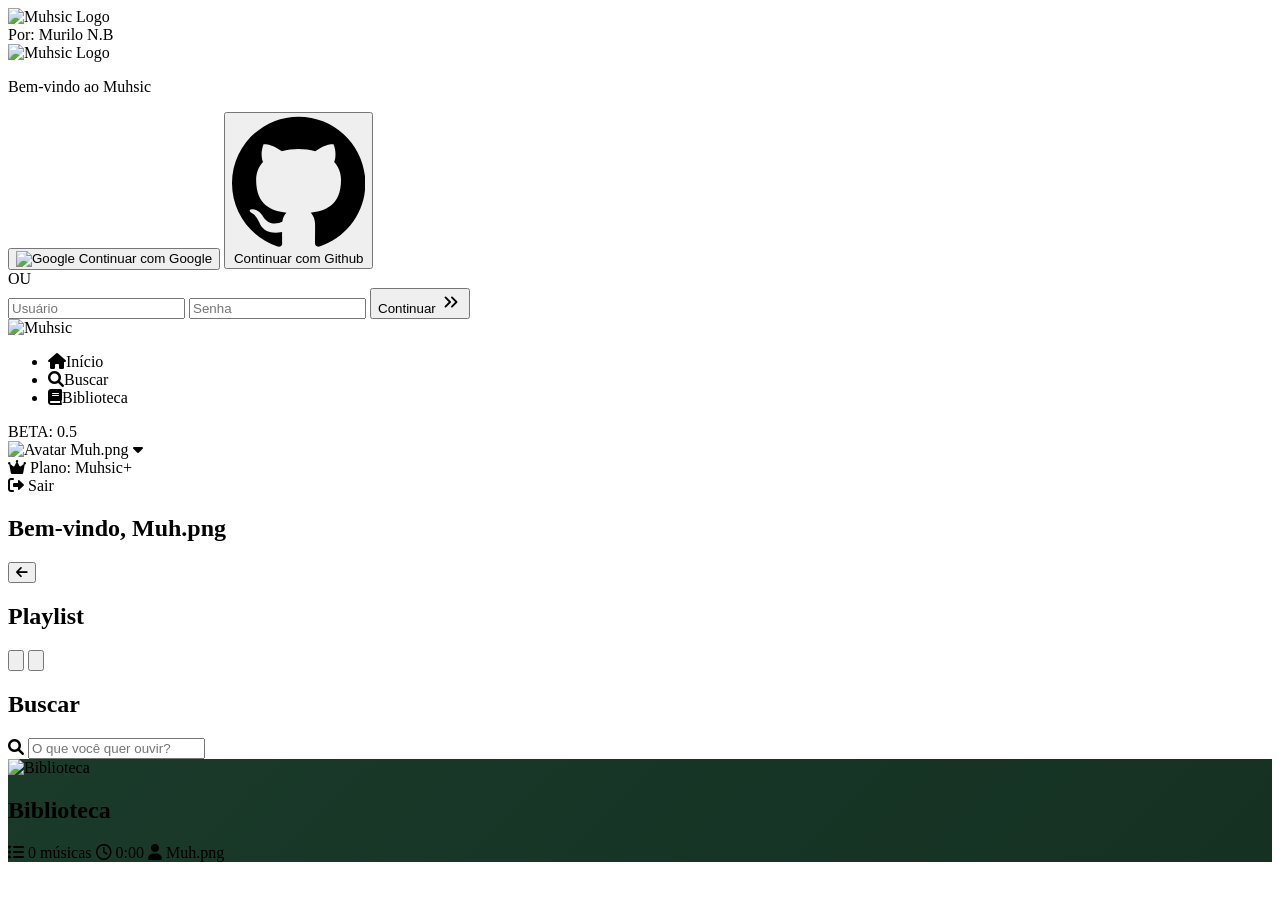
==== index.html @ d6e6ded0 "Cria documentos HTML + CSS + JS" ====
<!DOCTYPE html>
<html lang="pt-BR">
<head>
    <meta charset="UTF-8">
    <meta name="viewport" content="width=device-width, initial-scale=1.0">
    <title>Muhsic - Player de Música</title>

    <!-- Ícones e Fontes -->
    <link rel="stylesheet" href="https://cdnjs.cloudflare.com/ajax/libs/font-awesome/6.0.0-beta3/css/all.min.css">
    <link href="https://fonts.googleapis.com/css2?family=Roboto:wght@300;400;500;700&display=swap" rel="stylesheet">

    <!-- CSS do App -->
    <link rel="stylesheet" href="css/style.css">
</head>
<body>

    <!-- ANIMAÇÃO DE LOGIN -->
    <div class="login-animation-overlay" id="loginAnimation">
        <img src="https://res.cloudinary.com/oizv8icb/image/upload/v1786684408/MFADE.png" alt="Muhsic Logo">
    </div>

    <!-- LOGIN SCREEN -->
    <div class="login-screen" id="loginScreen">
        <div class="form">
            <div class="author-credit">Por: Murilo N.B</div>
            <div class="logo-login">
                <img src="https://res.cloudinary.com/oizv8icb/image/upload/v1786581131/Muhsic.png" alt="Muhsic Logo">
            </div>
            <p>Bem-vindo ao Muhsic</p>

            <button type="button" class="oauthButton">
                <img src="https://res.cloudinary.com/oizv8icb/image/upload/v1787352466/google.png" alt="Google" class="google-icon">
                Continuar com Google
            </button>

            <button type="button" class="oauthButton">
                <svg class="icon" viewBox="0 0 24 24"><path d="M12 .297c-6.63 0-12 5.373-12 12 0 5.303 3.438 9.8 8.205 11.385.6.113.82-.258.82-.577 0-.285-.01-1.04-.015-2.04-3.338.724-4.042-1.61-4.042-1.61C4.422 18.07 3.633 17.7 3.633 17.7c-1.087-.744.084-.729.084-.729 1.205.084 1.838 1.236 1.838 1.236 1.07 1.835 2.809 1.305 3.495.998.108-.776.417-1.305.76-1.605-2.665-.3-5.466-1.332-5.466-5.93 0-1.31.465-2.38 1.235-3.22-.135-.303-.54-1.523.105-3.176 0 0 1.005-.322 3.3 1.23.96-.267 1.98-.399 3-.405 1.02.006 2.04.138 3 .405 2.28-1.552 3.285-1.23 3.285-1.23.645 1.653.24 2.873.12 3.176.765.84 1.23 1.91 1.23 3.22 0 4.61-2.805 5.625-5.475 5.92.42.36.81 1.096.81 2.22 0 1.606-.015 2.896-.015 3.286 0 .315.21.69.825.57C20.565 22.092 24 17.592 24 12.297c0-6.627-5.373-12-12-12"/></svg>
                Continuar com Github
            </button>

            <div class="separator"><div></div><span>OU</span><div></div></div>

            <input type="text" placeholder="Usuário" id="loginUser">
            <input type="password" placeholder="Senha" id="loginPassword">

            <button type="button" class="login-btn" id="loginButton">
                Continuar
                <svg xmlns="http://www.w3.org/2000/svg" width="22" height="22" viewBox="0 0 24 24" fill="none" stroke="currentColor" stroke-width="2" stroke-linecap="round" stroke-linejoin="round"><path d="m6 17 5-5-5-5"/><path d="m13 17 5-5-5-5"/></svg>
            </button>

            <div class="login-error" id="loginError"></div>
        </div>
    </div>

    <!-- APP -->
    <div class="app" id="app">
        <aside class="sidebar">
            <div class="logo">
                <img src="https://res.cloudinary.com/oizv8icb/image/upload/v1786581131/Muhsic.png" alt="Muhsic">
            </div>
            <ul class="nav-menu">
                <li class="active" data-page="home"><i class="fas fa-home"></i><span>Início</span></li>
                <li data-page="search"><i class="fas fa-search"></i><span>Buscar</span></li>
                <li data-page="library"><i class="fas fa-book"></i><span>Biblioteca</span></li>
            </ul>
            <div id="sidebarPlaylistsContainer"></div>
        </aside>

        <main class="main">
            <header class="main-header">
                <span class="version-badge" id="versionBadgeHeader">BETA: 0.5</span>
                <div class="user-profile" id="userProfile">
                    <img src="https://res.cloudinary.com/oizv8icb/image/upload/v1786594773/178054037.jpg" alt="Avatar" class="avatar-img">
                    <span id="userName">Muh.png</span>
                    <i class="fas fa-caret-down"></i>
                    <div class="dropdown-menu" id="dropdownMenu">
                        <div class="dropdown-item plan-info"><i class="fas fa-crown"></i> Plano: Muhsic+</div>
                        <div class="dropdown-item logout-btn" id="logoutBtn"><i class="fas fa-sign-out-alt"></i> Sair</div>
                    </div>
                </div>
            </header>

            <section class="page active" id="page-home">
                <h2>Bem-vindo, <span id="greetingUser">Muh.png</span></h2>
                <div id="homePlaylistsContainer"></div>
            </section>

            <section class="playlist-detail" id="playlistDetail">
                <button class="back-btn" id="backToHome"><i class="fas fa-arrow-left"></i></button>
                <div class="playlist-header" id="detailHeader">
                    <div class="big-cover" id="detailCover"></div>
                    <div class="playlist-info">
                        <h2 id="detailTitle">Playlist</h2>
                        <div class="playlist-meta" id="detailMeta"></div>
                        <div class="playlist-actions" id="detailActions">
                            <button class="like-btn" title="Curtir">
                                <svg viewBox="0 0 24 24" stroke="currentColor" fill="none" stroke-width="2">
                                    <path d="M12 21.35l-1.45-1.32C5.4 15.36 2 12.28 2 8.5 2 5.42 4.42 3 7.5 3c1.74 0 3.41.81 4.5 2.09C13.09 3.81 14.76 3 16.5 3 19.58 3 22 5.42 22 8.5c0 3.78-3.4 6.86-8.55 11.54L12 21.35z"/>
                                </svg>
                            </button>
                            <button class="save-btn" title="Salvar">
                                <svg viewBox="0 0 24 24" stroke="currentColor" fill="none" stroke-width="2">
                                    <circle cx="12" cy="12" r="10"/>
                                    <line x1="12" y1="8" x2="12" y2="16"/>
                                    <line x1="8" y1="12" x2="16" y2="12"/>
                                </svg>
                            </button>
                        </div>
                    </div>
                </div>
                <div class="track-list" id="trackList"></div>
            </section>

            <section class="page" id="page-search">
                <h2>Buscar</h2>
                <div class="search-bar">
                    <i class="fas fa-search"></i>
                    <input type="text" placeholder="O que você quer ouvir?" id="searchInput">
                </div>
                <div id="searchResults" class="track-list"></div>
            </section>

            <!-- BIBLIOTECA -->
            <section class="page" id="page-library">
                <div class="playlist-detail active" style="display:block;">
                    <div class="playlist-header" style="background:linear-gradient(135deg, #1a3a2a, #0f281a); background-size:200% 200%; animation:gradientMove 8s ease-in-out infinite;">
                        <div class="big-cover single-cover">
                            <img src="https://res.cloudinary.com/oizv8icb/image/upload/v1786813773/MGIF.gif" alt="Biblioteca">
                        </div>
                        <div class="playlist-info">
                            <h2>Biblioteca</h2>
                            <div class="playlist-meta">
                                <span class="meta-item"><i class="fas fa-list-ul"></i> <span id="libraryCount">0</span> músicas</span>
                                <span class="meta-item"><i class="far fa-clock"></i> <span id="libraryDuration">0:00</span></span>
                                <span class="meta-item"><i class="fas fa-user"></i> <span id="libraryUser">Muh.png</span></span>
                            </div>
                        </div>
                    </div>
                    <div class="track-list" id="libraryList"></div>
                </div>
            </section>
        </main>
    </div>

    <!-- PLAYER -->
    <footer class="player" id="playerFooter" style="display:none;">
        <div class="now-playing" id="nowPlayingClick">
            <div class="np-img" id="npImg"><span>🎵</span></div>
            <div class="np-info">
                <div class="np-title" id="npTitle">Nenhuma música</div>
                <div class="np-artist" id="npArtist">-</div>
            </div>
            <div class="np-like" id="npLike"><i class="fas fa-heart"></i></div>
        </div>

        <div class="controls">
            <div class="buttons">
                <button id="shuffleBtn" title="Aleatório"><i class="fas fa-random"></i></button>
                <button id="prevBtn" title="Anterior"><i class="fas fa-step-backward"></i></button>
                <button class="play-btn" id="playBtn"><i class="fas fa-play"></i></button>
                <button id="nextBtn" title="Próxima"><i class="fas fa-step-forward"></i></button>
                <button id="resetBtn" title="Resetar música"><i class="fas fa-undo-alt"></i></button>
            </div>
            <div class="progress-area">
                <span class="time" id="currentTime">0:00</span>
                <div class="progress-bar" id="progressBar">
                    <div class="progress-fill" id="progressFill"></div>
                </div>
                <span class="time" id="totalTime">0:00</span>
            </div>
        </div>

        <div class="volume">
            <i class="fas fa-volume-up" id="volumeIcon"></i>
            <div class="volume-bar" id="volumeBar">
                <div class="volume-fill" id="volumeFill"></div>
            </div>
            <div class="audio-visualizer" id="audioVisualizer">
                <div class="bar"></div><div class="bar"></div><div class="bar"></div>
                <div class="bar"></div><div class="bar"></div><div class="bar"></div>
                <div class="bar"></div><div class="bar"></div><div class="bar"></div>
                <div class="bar"></div>
            </div>
        </div>
    </footer>

    <audio id="audioPlayer" style="display:none;"></audio>

    <!-- SCRIPTS -->
    <script src="js/musics.js"></script>
    <script src="js/login.js"></script>
    <script src="js/script.js"></script>
</body>
</html>
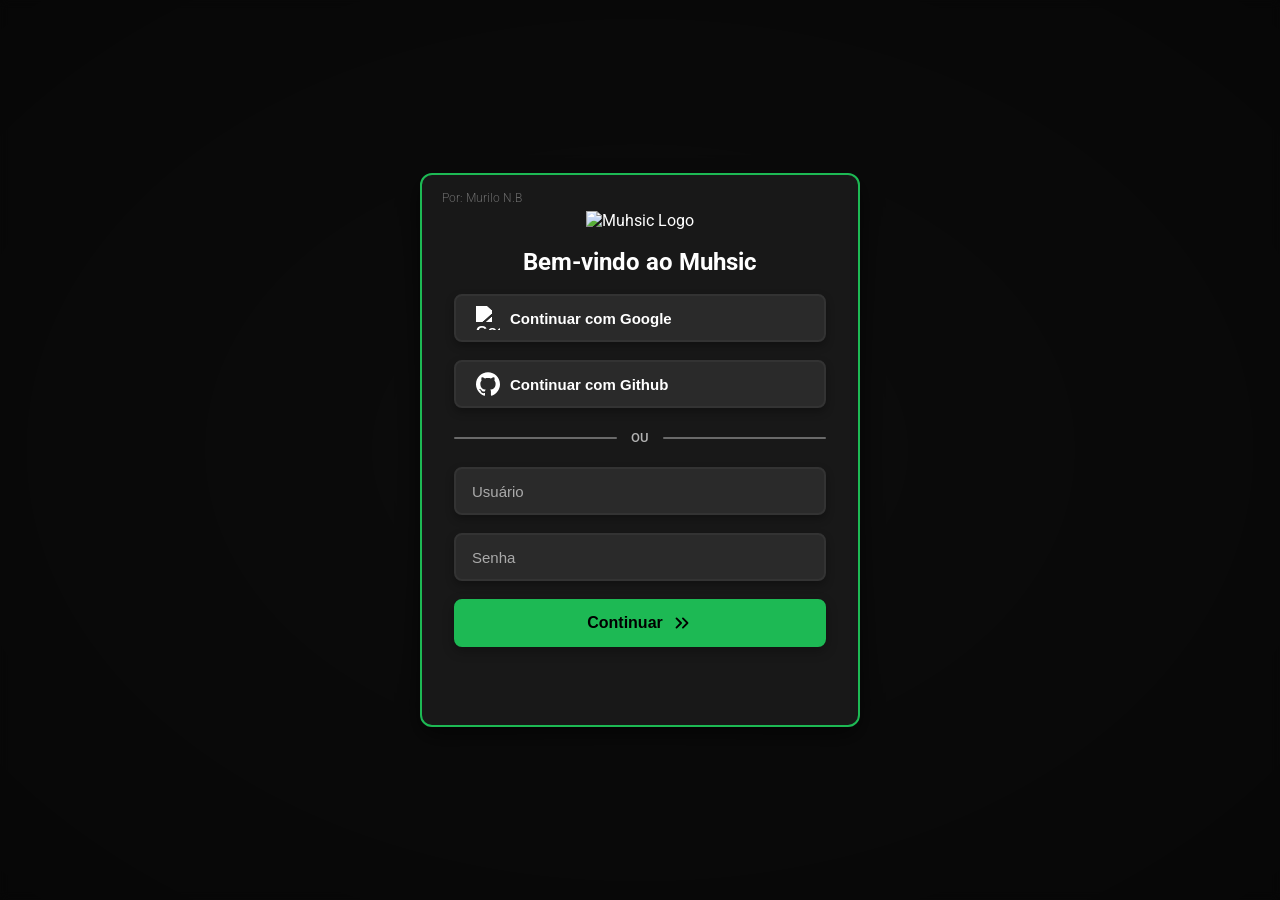
==== commit c43dd877: "Atualizando..." ====
--- a/index.html
+++ b/index.html
@@ -10,7 +10,7 @@
     <link href="https://fonts.googleapis.com/css2?family=Roboto:wght@300;400;500;700&display=swap" rel="stylesheet">
 
     <!-- CSS do App -->
-    <link rel="stylesheet" href="css/style.css">
+    <link rel="stylesheet" href="CSS/style.css">
 </head>
 <body>
 
--- a/CSS/style.css
+++ b/CSS/style.css
@@ -0,0 +1,584 @@
+/* ===== RESET E VARIÁVEIS ===== */
+* { margin:0; padding:0; box-sizing:border-box; }
+:root {
+    --bg-dark: #121212; --bg-sidebar: #000; --bg-main: #1a1a1a;
+    --bg-card: #181818; --bg-card-hover: #282828; --bg-footer: #181818;
+    --text-primary: #fff; --text-secondary: #b3b3b3; --text-muted: #6a6a6a;
+    --green-spotify: #1db954; --green-hover: #1ed760; --gold: #FFD700;
+    --border-color: #282828; --shadow: 0 8px 24px rgba(0,0,0,0.5);
+    --radius: 8px; --transition: 0.2s ease; --font: 'Roboto', sans-serif;
+    --track-even: rgba(255,255,255,0.03);
+    --track-odd: rgba(255,255,255,0.08);
+}
+html { height:100%; }
+body { font-family:var(--font); background:var(--bg-dark); color:var(--text-primary); min-height:100vh; overflow:hidden; display:flex; flex-direction:column; }
+::-webkit-scrollbar { width:8px; }
+::-webkit-scrollbar-track { background:transparent; }
+::-webkit-scrollbar-thumb { background:#555; border-radius:4px; }
+::-webkit-scrollbar-thumb:hover { background:#777; }
+
+/* ===== VERSÃO ===== */
+.version-badge {
+    color:var(--green-spotify);
+    font-size:11px; font-weight:500;
+    background:rgba(0,0,0,0.5); padding:3px 10px; border-radius:10px;
+    border:1px solid var(--green-spotify);
+    user-select:none;
+    margin-right:12px;
+}
+
+/* ===== LOGIN ===== */
+.login-screen {
+    position:fixed; inset:0; background:radial-gradient(ellipse at center, rgba(0,0,0,0.3) 0%, rgba(0,0,0,0.6) 100%);
+    display:flex; align-items:center; justify-content:center; z-index:1000;
+    padding:20px; backdrop-filter:blur(4px);
+    transition: opacity 0.5s ease, transform 0.5s ease;
+    overflow-y:auto;
+}
+.login-screen.hidden { opacity:0; transform:scale(1.1); pointer-events:none; }
+.form {
+    background:#181818; padding:36px 32px; display:flex; flex-direction:column;
+    align-items:center; gap:18px; border-radius:12px; border:2px solid var(--green-spotify);
+    box-shadow:0 8px 24px rgba(0,0,0,0.6); width:100%; max-width:440px; position:relative;
+}
+.form .logo-login img { height:60px; width:auto; }
+.form > p { font-size:24px; font-weight:700; text-align:center; }
+.author-credit { position:absolute; top:16px; left:20px; font-size:12px; color:var(--text-muted); font-weight:300; }
+.separator { width:100%; display:flex; align-items:center; gap:8px; margin:4px 0; }
+.separator > div { flex:1; height:2px; border-radius:2px; background:var(--text-muted); }
+.separator > span { color:var(--text-secondary); font-weight:500; font-size:13px; padding:0 6px; }
+.oauthButton {
+    display:flex; align-items:center; gap:10px; width:100%; height:48px; border-radius:8px;
+    border:2px solid #333; background:#2a2a2a; box-shadow:0 4px 8px rgba(0,0,0,0.3);
+    font-size:15px; font-weight:600; color:var(--text-primary); cursor:pointer;
+    transition:all 250ms; position:relative; overflow:hidden; z-index:1;
+    justify-content:flex-start; padding-left:20px;
+}
+.oauthButton::before { content:""; position:absolute; inset:0; width:0; background:var(--green-spotify); z-index:-1; transition:all 250ms; }
+.oauthButton:hover { color:#000; border-color:var(--green-spotify); transform:translateY(-2px); }
+.oauthButton:hover::before { width:100%; }
+.oauthButton .google-icon {
+    width:1.5rem; height:1.5rem;
+    filter: brightness(0) invert(1);
+    transition:filter 250ms;
+}
+.oauthButton:hover .google-icon {
+    filter: brightness(0) invert(0);
+}
+.oauthButton .icon { width:1.5rem; height:1.5rem; fill:currentColor; }
+.form > input {
+    width:100%; height:48px; border-radius:8px; border:2px solid #333;
+    background:#2a2a2a; box-shadow:0 4px 8px rgba(0,0,0,0.3); font-size:15px;
+    font-weight:500; color:var(--text-primary); padding:0 16px; outline:none;
+    transition:border 0.2s;
+}
+.form > input:focus { border-color:var(--green-spotify); }
+.form > input::placeholder { color:#aaa; font-weight:400; }
+.form .login-btn {
+    width:100%; height:48px; border-radius:8px; border:2px solid var(--green-spotify);
+    background:var(--green-spotify); color:#000; font-size:16px; font-weight:700;
+    cursor:pointer; transition:all 0.2s; display:flex; align-items:center;
+    justify-content:center; gap:8px; box-shadow:0 4px 12px rgba(0,0,0,0.3);
+}
+.form .login-btn:hover { background:var(--green-hover); transform:scale(1.02); box-shadow:0 6px 20px rgba(29,185,84,0.4); }
+.form .login-btn:active { transform:scale(0.98); }
+.form .login-error { color:#ff6b6b; font-size:14px; min-height:24px; text-align:center; width:100%; }
+
+/* ===== ANIMAÇÃO DA LOGO ===== */
+.login-animation-overlay {
+    position:fixed; inset:0; z-index:2000;
+    background:rgba(0,0,0,0.9);
+    display:none;
+    align-items:center; justify-content:center;
+    opacity:1;
+    transition: opacity 0.4s ease;
+}
+.login-animation-overlay.active {
+    display:flex;
+}
+.login-animation-overlay img {
+    display:block;
+    width:300px; height:auto;
+    opacity:0;
+    transform:scale(0.1);
+    animation: none;
+}
+.login-animation-overlay.active img {
+    animation: logoZoom 1.8s cubic-bezier(0.25, 0.46, 0.45, 0.94) forwards;
+}
+@keyframes logoZoom {
+    0% { transform:scale(0.1); opacity:0; }
+    15% { transform:scale(1.2); opacity:1; }
+    60% { transform:scale(2.8); opacity:1; }
+    85% { transform:scale(4); opacity:1; }
+    100% { transform:scale(5); opacity:0; }
+}
+
+/* ===== APP ===== */
+.app { display:none; flex:1; overflow:hidden; min-height:0; }
+.app.active { display:flex; }
+.sidebar {
+    width:240px; background:var(--bg-sidebar); padding:24px 16px;
+    display:flex; flex-direction:column; flex-shrink:0; overflow-y:auto;
+}
+.sidebar .logo { display:flex; justify-content:center; margin-bottom:28px; }
+.sidebar .logo img { height:48px; width:auto; }
+.nav-menu { list-style:none; margin-bottom:20px; }
+.nav-menu li {
+    padding:10px 12px; border-radius:var(--radius); display:flex;
+    align-items:center; gap:16px; cursor:pointer; transition:all var(--transition);
+    color:var(--text-secondary); font-weight:500; font-size:15px;
+}
+.nav-menu li i { font-size:20px; width:24px; text-align:center; }
+.nav-menu li:hover { color:var(--text-primary); background:rgba(255,255,255,0.05); }
+.nav-menu li.active { color:var(--text-primary); background:rgba(255,255,255,0.08); }
+
+.sidebar .playlists-section-title {
+    font-size:12px; font-weight:700; color:var(--text-secondary);
+    text-transform:uppercase; letter-spacing:1px; margin:16px 0 8px 12px;
+}
+.sidebar .playlist-item-sidebar {
+    padding:8px 12px; font-size:14px; color:var(--text-secondary);
+    cursor:pointer; border-radius:var(--radius); transition:all var(--transition);
+    display:flex; align-items:center; gap:12px;
+}
+.sidebar .playlist-item-sidebar:hover { color:var(--text-primary); background:rgba(255,255,255,0.05); }
+.sidebar .playlist-item-sidebar .cover-thumb {
+    width:32px; height:32px; border-radius:4px; overflow:hidden; flex-shrink:0;
+    background:#333; display:grid; grid-template-columns:1fr 1fr; grid-template-rows:1fr 1fr; gap:1px;
+    padding:1px;
+}
+.sidebar .playlist-item-sidebar .cover-thumb.single-cover {
+    grid-template-columns:1fr; grid-template-rows:1fr; padding:0;
+}
+.sidebar .playlist-item-sidebar .cover-thumb.single-cover img {
+    border-radius:4px;
+}
+.sidebar .playlist-item-sidebar .cover-thumb img { width:100%; height:100%; object-fit:cover; }
+.sidebar .playlist-item-sidebar .cover-thumb .placeholder { background:#3a3a3a; display:flex; align-items:center; justify-content:center; font-size:8px; font-weight:700; color:#fff; }
+
+.main {
+    flex:1; background:linear-gradient(180deg, #1f1f1f 0%, var(--bg-main) 100%);
+    overflow-y:auto; overflow-x:hidden; padding:0 32px 32px 32px; min-width:0;
+}
+.main-header {
+    display:flex; justify-content:flex-end; align-items:center; padding:20px 0 16px 0;
+    position:sticky; top:0; background:rgba(26,26,26,0.85); backdrop-filter:blur(10px); z-index:10;
+    gap:8px;
+}
+.user-profile {
+    position:relative; display:flex; align-items:center; gap:10px;
+    background:rgba(0,0,0,0.5); padding:4px 12px 4px 4px; border-radius:24px;
+    cursor:pointer; transition:all var(--transition);
+}
+.user-profile:hover { background:rgba(255,255,255,0.1); }
+.user-profile .avatar-img { width:32px; height:32px; border-radius:50%; object-fit:cover; border:2px solid var(--green-spotify); }
+.user-profile span { font-size:14px; font-weight:500; white-space:nowrap; }
+.user-profile .fa-caret-down { color:var(--text-secondary); font-size:12px; margin-left:2px; }
+.dropdown-menu {
+    display:none; position:absolute; top:calc(100% + 8px); right:0;
+    background:#282828; border-radius:8px; padding:8px 0; min-width:200px;
+    box-shadow:0 8px 24px rgba(0,0,0,0.8); z-index:20; border:1px solid #3a3a3a;
+}
+.dropdown-menu.show { display:block; }
+.dropdown-menu .dropdown-item {
+    padding:10px 16px; color:var(--text-secondary); font-size:14px;
+    transition:all var(--transition); cursor:default; display:flex; align-items:center; gap:12px;
+}
+.dropdown-menu .dropdown-item:hover { background:rgba(255,255,255,0.05); }
+.dropdown-menu .dropdown-item.logout-btn {
+    color:#ff6b6b; cursor:pointer; border-top:1px solid #3a3a3a; margin-top:4px; padding-top:12px;
+}
+.dropdown-menu .dropdown-item.logout-btn:hover { background:rgba(255,0,0,0.1); }
+.dropdown-menu .plan-info {
+    font-weight:600; color:var(--gold); font-size:13px;
+    animation: glowPulseGold 2s ease-in-out infinite;
+}
+@keyframes glowPulseGold {
+    0% { text-shadow: 0 0 5px rgba(255,215,0,0.3); }
+    50% { text-shadow: 0 0 20px rgba(255,215,0,0.8), 0 0 40px rgba(255,215,0,0.4); }
+    100% { text-shadow: 0 0 5px rgba(255,215,0,0.3); }
+}
+.dropdown-menu .dropdown-item i { width:20px; text-align:center; font-size:16px; }
+
+.page { display:none; animation:fadeIn 0.3s ease; }
+.page.active { display:block; }
+@keyframes fadeIn { from { opacity:0; transform:translateY(10px); } to { opacity:1; transform:translateY(0); } }
+.page h2 { font-size:28px; font-weight:700; margin:24px 0 16px 0; }
+.page h2:first-of-type { margin-top:8px; }
+.page .section-title { font-size:20px; font-weight:700; margin:32px 0 16px 0; }
+
+.playlists-grid {
+    display:grid; grid-template-columns:repeat(auto-fill, minmax(180px,1fr)); gap:24px; margin-bottom:40px;
+}
+.playlist-card {
+    background:var(--bg-card); border-radius:var(--radius); padding:16px;
+    transition:all var(--transition); cursor:pointer;
+    position:relative;
+}
+.playlist-card:hover { background:var(--bg-card-hover); transform:scale(1.02); }
+.playlist-card .playlist-cover {
+    display:grid; grid-template-columns:1fr 1fr; grid-template-rows:1fr 1fr;
+    gap:4px; aspect-ratio:1/1; border-radius:var(--radius); overflow:hidden;
+    margin-bottom:12px; background:#282828;
+}
+.playlist-card .playlist-cover.single-cover { grid-template-columns:1fr; grid-template-rows:1fr; }
+.playlist-card .playlist-cover img { width:100%; height:100%; object-fit:cover; }
+.playlist-card .playlist-cover .placeholder { background:#3a3a3a; display:flex; align-items:center; justify-content:center; color:var(--text-muted); font-size:12px; font-weight:700; }
+.playlist-card .playlist-title { font-size:16px; font-weight:600; white-space:nowrap; overflow:hidden; text-overflow:ellipsis; }
+.playlist-card .playlist-sub { font-size:13px; color:var(--text-secondary); }
+.playlist-card .playlist-actions {
+    display:flex; gap:8px; justify-content:flex-end; margin-top:8px;
+}
+.playlist-card .playlist-actions button {
+    background:transparent; border:none; cursor:pointer; padding:4px;
+    display:flex; align-items:center; justify-content:center;
+    transition:transform 0.2s;
+    color:var(--green-spotify);
+}
+.playlist-card .playlist-actions button:hover { transform:scale(1.15); }
+.playlist-card .playlist-actions svg { width:24px; height:24px; stroke:currentColor; fill:none; stroke-width:2; }
+.playlist-card .playlist-actions .liked svg { fill:var(--green-spotify); stroke:var(--green-spotify); }
+.playlist-card .playlist-actions .saved svg { stroke:var(--green-spotify); }
+.playlist-card .playlist-actions .saved svg polyline { stroke:var(--green-spotify); }
+
+/* ===== DETALHE ===== */
+.playlist-detail { display:none; animation:fadeIn 0.3s ease; }
+.playlist-detail.active { display:block; }
+.playlist-detail .back-btn {
+    background:var(--green-spotify); border:none; color:#000; width:44px; height:44px;
+    border-radius:50%; font-size:20px; cursor:pointer; transition:all var(--transition);
+    box-shadow:0 0 12px rgba(29,185,84,0.4); display:flex; align-items:center; justify-content:center;
+    position:sticky; top:20px; z-index:30; float:left; margin-right:16px;
+}
+.playlist-detail .back-btn:hover { background:var(--green-hover); transform:scale(1.08); box-shadow:0 0 20px rgba(29,185,84,0.6); }
+.playlist-detail .playlist-header {
+    display:flex; gap:24px; margin-bottom:32px; align-items:center;
+    padding:20px; border-radius:var(--radius);
+    background:linear-gradient(135deg, #1a1a2e, #16213e);
+    background-size: 200% 200%;
+    animation: gradientMove 8s ease-in-out infinite;
+    position:relative;
+    clear:both;
+}
+@keyframes gradientMove {
+    0% { background-position: 0% 50%; }
+    50% { background-position: 100% 50%; }
+    100% { background-position: 0% 50%; }
+}
+.playlist-detail .playlist-header .big-cover {
+    width:180px; height:180px; border-radius:var(--radius); overflow:hidden; flex-shrink:0;
+    background:#282828; display:grid; grid-template-columns:1fr 1fr; grid-template-rows:1fr 1fr;
+    gap:4px; padding:4px;
+}
+.playlist-detail .playlist-header .big-cover.single-cover { grid-template-columns:1fr; grid-template-rows:1fr; padding:0; }
+.playlist-detail .playlist-header .big-cover img { width:100%; height:100%; object-fit:cover; border-radius:4px; }
+.playlist-detail .playlist-header .big-cover .placeholder { background:#3a3a3a; display:flex; align-items:center; justify-content:center; color:var(--text-muted); font-size:18px; font-weight:700; border-radius:4px; }
+.playlist-detail .playlist-header .playlist-info { flex:1; min-width:0; }
+.playlist-detail .playlist-header .playlist-info h2 { font-size:32px; font-weight:700; margin-bottom:4px; word-wrap:break-word; }
+.playlist-detail .playlist-header .playlist-info .playlist-meta {
+    display:flex; align-items:center; gap:16px; flex-wrap:wrap;
+    color:var(--text-secondary); font-size:14px;
+}
+.playlist-detail .playlist-header .playlist-info .playlist-meta .meta-item {
+    display:flex; align-items:center; gap:6px;
+}
+.playlist-detail .playlist-header .playlist-info .playlist-meta .meta-item i { color:var(--text-muted); }
+.playlist-detail .playlist-header .playlist-info .playlist-actions {
+    display:flex; gap:12px; margin-top:12px;
+}
+.playlist-detail .playlist-header .playlist-info .playlist-actions button {
+    background:transparent; border:none; cursor:pointer; padding:4px;
+    display:flex; align-items:center; justify-content:center;
+    transition:transform 0.2s;
+    color:var(--green-spotify);
+}
+.playlist-detail .playlist-header .playlist-info .playlist-actions button:hover { transform:scale(1.15); }
+.playlist-detail .playlist-header .playlist-info .playlist-actions svg { width:28px; height:28px; stroke:currentColor; fill:none; stroke-width:2; }
+.playlist-detail .playlist-header .playlist-info .playlist-actions .liked svg { fill:var(--green-spotify); stroke:var(--green-spotify); }
+.playlist-detail .playlist-header .playlist-info .playlist-actions .saved svg { stroke:var(--green-spotify); }
+.playlist-detail .playlist-header .playlist-info .playlist-actions .saved svg polyline { stroke:var(--green-spotify); }
+
+/* ===== LISTA DE MÚSICAS (zebrado) ===== */
+.track-list {
+    display:flex; flex-direction:column; gap:0;
+    border-radius:var(--radius);
+    overflow:hidden;
+}
+.track-item {
+    display:flex; align-items:center; gap:16px; padding:10px 16px;
+    transition:background var(--transition); cursor:pointer;
+    border-left:3px solid transparent;
+    min-width:0;
+}
+.track-item:nth-child(even) {
+    background:var(--track-even);
+}
+.track-item:nth-child(odd) {
+    background:var(--track-odd);
+}
+.track-item:hover {
+    background:rgba(255,255,255,0.12) !important;
+}
+.track-item .track-index {
+    color:var(--text-muted); font-size:14px; min-width:40px; display:flex; align-items:center; gap:4px;
+}
+.track-item .track-index .playing-indicator {
+    width:40px;
+    height:40px;
+    display:inline-block;
+    flex-shrink:0;
+}
+.track-item .track-index .playing-indicator img {
+    width:100%; height:100%; object-fit:contain;
+}
+.track-item .track-cover {
+    width:40px; height:40px; border-radius:4px; overflow:hidden; flex-shrink:0; background:#333;
+}
+.track-item .track-cover img { width:100%; height:100%; object-fit:cover; }
+.track-item .track-cover .placeholder { width:100%; height:100%; display:flex; align-items:center; justify-content:center; font-weight:700; font-size:16px; color:#fff; background:#3a3a3a; }
+.track-item .track-info { flex:1; min-width:0; }
+.track-item .track-info .track-title { font-size:15px; font-weight:500; white-space:nowrap; overflow:hidden; text-overflow:ellipsis; }
+.track-item .track-info .track-artist { font-size:13px; color:var(--text-secondary); white-space:nowrap; overflow:hidden; text-overflow:ellipsis; }
+.track-item .track-meta {
+    display:flex; align-items:center; gap:12px; color:var(--text-primary); font-size:13px;
+    white-space:nowrap;
+}
+.track-item .track-meta .track-duration { display:flex; align-items:center; gap:4px; }
+.track-item .track-meta .track-added { display:flex; align-items:center; gap:4px; }
+.track-item .track-meta .track-added .added-avatar { width:18px; height:18px; border-radius:50%; object-fit:cover; border:1px solid var(--green-spotify); }
+.track-item .track-actions {
+    display:flex; gap:8px; align-items:center;
+}
+.track-item .track-actions button {
+    background:transparent; border:none; cursor:pointer; padding:2px;
+    display:flex; align-items:center; justify-content:center;
+    transition:transform 0.2s;
+    color:var(--green-spotify);
+}
+.track-item .track-actions button:hover { transform:scale(1.15); }
+.track-item .track-actions svg { width:22px; height:22px; stroke:currentColor; fill:none; stroke-width:2; }
+.track-item .track-actions .liked svg { fill:var(--green-spotify); stroke:var(--green-spotify); }
+.track-item .track-actions .saved svg { stroke:var(--green-spotify); }
+.track-item .track-actions .saved svg polyline { stroke:var(--green-spotify); }
+.track-item .track-play { color:var(--green-spotify); font-size:24px; width:36px; text-align:center; transition:transform 0.2s; flex-shrink:0; }
+.track-item .track-play:hover { transform:scale(1.15); }
+.track-item.current {
+    background:rgba(29,185,84,0.15) !important;
+    border-left:3px solid var(--green-spotify);
+}
+.track-item.current .track-title { color:var(--green-spotify); }
+
+/* ===== SEARCH ===== */
+.search-bar {
+    display:flex; align-items:center; background:#2a2a2a; border-radius:24px;
+    padding:6px 16px; margin:12px 0 28px 0; transition:background var(--transition);
+}
+.search-bar:focus-within { background:#3a3a3a; }
+.search-bar i { color:var(--text-secondary); font-size:18px; margin-right:12px; }
+.search-bar input { background:transparent; border:none; color:var(--text-primary); font-size:16px; padding:12px 0; width:100%; outline:none; }
+.search-bar input::placeholder { color:var(--text-secondary); }
+
+/* ===== PLAYER ===== */
+.player {
+    background:var(--bg-footer); border-top:1px solid var(--border-color);
+    padding:12px 20px; display:flex; align-items:center; justify-content:space-between;
+    flex-shrink:0; height:80px; gap:16px;
+}
+.player .now-playing { display:flex; align-items:center; gap:14px; min-width:180px; flex:0 0 200px; cursor:pointer; }
+.player .now-playing .np-img { width:52px; height:52px; border-radius:6px; background:#333; display:flex; align-items:center; justify-content:center; font-weight:700; font-size:20px; color:#fff; flex-shrink:0; overflow:hidden; }
+.player .now-playing .np-img img { width:100%; height:100%; object-fit:cover; }
+.player .now-playing .np-info { overflow:hidden; flex:1; }
+.player .now-playing .np-info .np-title { font-size:14px; font-weight:500; white-space:nowrap; overflow:hidden; text-overflow:ellipsis; }
+.player .now-playing .np-info .np-artist { font-size:12px; color:var(--text-secondary); white-space:nowrap; overflow:hidden; text-overflow:ellipsis; }
+.player .now-playing .np-like { margin-left:auto; color:var(--green-spotify); cursor:pointer; transition:color var(--transition); font-size:18px; }
+.player .now-playing .np-like:hover { color:var(--green-hover); }
+.player .controls { display:flex; flex-direction:column; align-items:center; gap:6px; flex:1; max-width:600px; min-width:0; }
+.player .controls .buttons { display:flex; align-items:center; gap:16px; }
+.player .controls .buttons button { background:transparent; border:none; color:var(--text-secondary); font-size:18px; cursor:pointer; transition:all var(--transition); padding:4px; display:flex; align-items:center; justify-content:center; }
+.player .controls .buttons button:hover { color:var(--text-primary); }
+.player .controls .buttons button.play-btn {
+    background:var(--green-spotify); color:#000; width:40px; height:40px; border-radius:50%;
+    font-size:20px; transition:all var(--transition); box-shadow:0 0 12px rgba(29,185,84,0.4);
+}
+.player .controls .buttons button.play-btn:hover { background:var(--green-hover); transform:scale(1.08); box-shadow:0 0 20px rgba(29,185,84,0.6); }
+.player .controls .progress-area { display:flex; align-items:center; gap:12px; width:100%; }
+.player .controls .progress-area .time { font-size:12px; color:var(--text-secondary); min-width:40px; }
+.player .controls .progress-area .progress-bar { flex:1; height:4px; background:#4a4a4a; border-radius:2px; position:relative; cursor:pointer; transition:height var(--transition); }
+.player .controls .progress-area .progress-bar:hover { height:6px; }
+.player .controls .progress-area .progress-bar .progress-fill { height:100%; width:0%; background:var(--green-spotify); border-radius:2px; position:relative; transition:width 0.1s linear; }
+.player .controls .progress-area .progress-bar .progress-fill::after { content:''; position:absolute; right:-6px; top:-4px; width:12px; height:12px; background:var(--text-primary); border-radius:50%; opacity:0; transition:opacity var(--transition); }
+.player .controls .progress-area .progress-bar:hover .progress-fill::after { opacity:1; }
+
+.audio-visualizer { display:flex; align-items:center; gap:3px; height:30px; margin-left:8px; }
+.audio-visualizer .bar { width:4px; height:10px; background:var(--green-spotify); border-radius:2px; animation:none; opacity:0.6; }
+.audio-visualizer.active .bar { animation:visualizer-bounce 0.5s ease-in-out infinite alternate; }
+.audio-visualizer .bar:nth-child(1) { animation-delay:0s; height:12px; }
+.audio-visualizer .bar:nth-child(2) { animation-delay:0.1s; height:20px; }
+.audio-visualizer .bar:nth-child(3) { animation-delay:0.2s; height:8px; }
+.audio-visualizer .bar:nth-child(4) { animation-delay:0.05s; height:24px; }
+.audio-visualizer .bar:nth-child(5) { animation-delay:0.15s; height:16px; }
+.audio-visualizer .bar:nth-child(6) { animation-delay:0.25s; height:10px; }
+.audio-visualizer .bar:nth-child(7) { animation-delay:0.08s; height:28px; }
+.audio-visualizer .bar:nth-child(8) { animation-delay:0.18s; height:14px; }
+.audio-visualizer .bar:nth-child(9) { animation-delay:0.28s; height:22px; }
+.audio-visualizer .bar:nth-child(10) { animation-delay:0.12s; height:18px; }
+@keyframes visualizer-bounce { 0% { height:5px; } 100% { height:30px; } }
+
+.player .volume { display:flex; align-items:center; gap:10px; flex:0 0 140px; justify-content:flex-end; }
+.player .volume i { color:var(--text-secondary); font-size:18px; cursor:pointer; transition:color var(--transition); }
+.player .volume i:hover { color:var(--text-primary); }
+.player .volume .volume-bar { width:80px; height:4px; background:#4a4a4a; border-radius:2px; position:relative; cursor:pointer; transition:height var(--transition); }
+.player .volume .volume-bar:hover { height:6px; }
+.player .volume .volume-bar .volume-fill { height:100%; width:50%; background:var(--green-spotify); border-radius:2px; transition:width 0.1s linear; }
+
+/* ===== RESPONSIVO ===== */
+
+/* Telas grandes: 1200px+ (mantém padrão) */
+
+/* Telas médias: até 1024px */
+@media (max-width:1024px) {
+    .sidebar { width:200px; padding:20px 12px; }
+    .sidebar .logo img { height:40px; }
+    .nav-menu li { padding:9px 10px; font-size:14px; gap:14px; }
+    .nav-menu li i { font-size:18px; width:22px; }
+    .main { padding:0 24px 24px 24px; }
+    .playlists-grid { grid-template-columns:repeat(auto-fill, minmax(160px,1fr)); gap:20px; }
+    .playlist-card { padding:14px; }
+    .playlist-card .playlist-title { font-size:15px; }
+    .playlist-detail .playlist-header .big-cover { width:150px; height:150px; }
+    .playlist-detail .playlist-header .playlist-info h2 { font-size:26px; }
+    .player .now-playing { flex:0 0 170px; min-width:150px; }
+    .player .now-playing .np-img { width:46px; height:46px; font-size:18px; }
+    .player .volume { flex:0 0 120px; }
+    .player .volume .volume-bar { width:70px; }
+}
+
+/* Telas pequenas (tablets): até 900px */
+@media (max-width:900px) {
+    .track-item .track-meta { display:none; }
+    .track-item .track-actions { display:none; }
+    .library-item .lib-meta { display:none; }
+    .library-item .lib-actions { display:none; }
+    .audio-visualizer { display:none; }
+}
+
+/* Telas pequenas (tablets em pé): até 768px */
+@media (max-width:768px) {
+    .sidebar { width:72px; padding:16px 8px; }
+    .sidebar .logo img { height:32px; }
+    .sidebar .logo { margin-bottom:20px; }
+    .sidebar .nav-menu li span { display:none; }
+    .sidebar .nav-menu li { justify-content:center; padding:12px; gap:0; }
+    .sidebar .nav-menu li i { font-size:22px; width:auto; }
+    .sidebar .playlists-section-title,
+    .sidebar .playlist-item-sidebar { display:none; }
+    .main { padding:0 16px 20px 16px; }
+    .main-header { padding:14px 0 12px 0; }
+    .page h2 { font-size:22px; margin:18px 0 12px 0; }
+    .page .section-title { font-size:17px; margin:24px 0 12px 0; }
+    .playlists-grid { grid-template-columns:repeat(auto-fill, minmax(140px,1fr)); gap:14px; margin-bottom:28px; }
+    .playlist-card { padding:12px; }
+    .playlist-card .playlist-title { font-size:14px; }
+    .playlist-card .playlist-sub { font-size:12px; }
+    .playlist-detail .playlist-header { flex-direction:row; gap:16px; padding:16px; }
+    .playlist-detail .playlist-header .big-cover { width:110px; height:110px; }
+    .playlist-detail .playlist-header .playlist-info h2 { font-size:22px; }
+    .playlist-detail .playlist-header .playlist-info .playlist-meta { gap:10px; font-size:12px; }
+    .track-item { gap:10px; padding:8px 10px; }
+    .track-item .track-index { min-width:32px; font-size:12px; }
+    .track-item .track-index .playing-indicator { width:30px; height:30px; }
+    .track-item .track-cover { width:36px; height:36px; }
+    .track-item .track-info .track-title { font-size:14px; }
+    .track-item .track-info .track-artist { font-size:12px; }
+    .track-item .track-play { font-size:20px; width:30px; }
+    .version-badge { font-size:10px; padding:2px 8px; margin-right:8px; }
+    .player { padding:8px 12px; height:70px; gap:8px; }
+    .player .now-playing { flex:0 0 auto; min-width:unset; gap:10px; }
+    .player .now-playing .np-img { width:42px; height:42px; font-size:16px; }
+    .player .now-playing .np-info .np-title { font-size:12px; max-width:100px; }
+    .player .now-playing .np-info .np-artist { font-size:11px; max-width:100px; }
+    .player .now-playing .np-like { font-size:16px; }
+    .player .controls { max-width:none; gap:4px; }
+    .player .controls .buttons { gap:10px; }
+    .player .controls .buttons button { font-size:15px; }
+    .player .controls .buttons button.play-btn { width:36px; height:36px; font-size:16px; }
+    .player .controls .progress-area .time { font-size:10px; min-width:30px; }
+    .player .volume { flex:0 0 auto; width:auto; gap:8px; }
+    .player .volume .volume-bar { width:60px; }
+    .user-profile { padding:3px 8px 3px 3px; gap:8px; }
+    .user-profile .avatar-img { width:28px; height:28px; }
+    .user-profile span { font-size:12px; }
+}
+
+/* Telas muito pequenas (celulares): até 600px */
+@media (max-width:600px) {
+    .playlists-grid { grid-template-columns:repeat(auto-fill, minmax(120px,1fr)); gap:12px; }
+    .playlist-card { padding:10px; }
+    .playlist-card .playlist-title { font-size:13px; }
+    .playlist-card .playlist-sub { font-size:11px; }
+    .playlist-detail .playlist-header { flex-direction:column; align-items:flex-start; gap:12px; padding:14px; }
+    .playlist-detail .playlist-header .big-cover { width:140px; height:140px; }
+    .playlist-detail .playlist-header .playlist-info h2 { font-size:20px; }
+    .playlist-detail .back-btn { width:38px; height:38px; font-size:16px; }
+    .track-item { gap:8px; padding:8px; }
+    .track-item .track-index { min-width:28px; font-size:11px; }
+    .track-item .track-index .playing-indicator { width:26px; height:26px; }
+    .track-item .track-cover { width:32px; height:32px; }
+    .track-item .track-info .track-title { font-size:13px; }
+    .track-item .track-info .track-artist { font-size:11px; }
+    .track-item .track-play { font-size:18px; width:26px; }
+    .page h2 { font-size:20px; }
+    .page .section-title { font-size:16px; }
+    .player { padding:6px 10px; height:64px; }
+    .player .now-playing .np-img { width:38px; height:38px; font-size:14px; }
+    .player .now-playing .np-info .np-title { font-size:11px; max-width:80px; }
+    .player .now-playing .np-info .np-artist { font-size:10px; max-width:80px; }
+    .player .now-playing .np-like { font-size:14px; }
+    .player .controls .buttons { gap:8px; }
+    .player .controls .buttons button { font-size:13px; padding:2px; }
+    .player .controls .buttons button.play-btn { width:32px; height:32px; font-size:14px; }
+    .player .controls .progress-area { gap:6px; }
+    .player .controls .progress-area .time { font-size:9px; min-width:26px; }
+    .player .volume .volume-bar { width:48px; }
+    .player .volume i { font-size:15px; }
+    .user-profile span { display:none; }
+}
+
+/* Telas bem pequenas (celulares menores): até 480px */
+@media (max-width:480px) {
+    .sidebar { width:60px; padding:12px 6px; }
+    .sidebar .logo img { height:28px; }
+    .nav-menu li { padding:10px; }
+    .nav-menu li i { font-size:20px; }
+    .main { padding:0 12px 16px 12px; }
+    .playlists-grid { grid-template-columns:repeat(auto-fill, minmax(110px,1fr)); gap:10px; }
+    .playlist-card { padding:8px; }
+    .playlist-card .playlist-title { font-size:12px; }
+    .playlist-card .playlist-sub { font-size:10px; }
+    .playlist-card .playlist-actions svg { width:18px; height:18px; }
+    .playlist-detail .playlist-header { padding:12px; gap:10px; }
+    .playlist-detail .playlist-header .big-cover { width:120px; height:120px; }
+    .playlist-detail .playlist-header .playlist-info h2 { font-size:18px; }
+    .playlist-detail .playlist-header .playlist-info .playlist-meta { font-size:11px; gap:8px; }
+    .track-item { padding:6px; gap:6px; }
+    .track-item .track-index { min-width:24px; font-size:10px; }
+    .track-item .track-index .playing-indicator { width:22px; height:22px; }
+    .track-item .track-cover { width:28px; height:28px; }
+    .track-item .track-info .track-title { font-size:12px; }
+    .track-item .track-info .track-artist { font-size:10px; }
+    .track-item .track-play { font-size:16px; width:22px; }
+    .page h2 { font-size:18px; }
+    .page .section-title { font-size:15px; margin:18px 0 10px 0; }
+    .player { padding:6px 8px; height:60px; gap:6px; }
+    .player .now-playing .np-img { width:34px; height:34px; font-size:13px; }
+    .player .now-playing .np-info .np-title { font-size:10px; max-width:60px; }
+    .player .now-playing .np-info .np-artist { display:none; }
+    .player .now-playing .np-like { font-size:13px; }
+    .player .controls .buttons { gap:6px; }
+    .player .controls .buttons button { font-size:12px; padding:2px; }
+    .player .controls .buttons button.play-btn { width:30px; height:30px; font-size:13px; }
+    .player .controls .progress-area .time { font-size:8px; min-width:22px; }
+    .player .volume .volume-bar { width:36px; }
+    .player .volume i { font-size:14px; }
+}
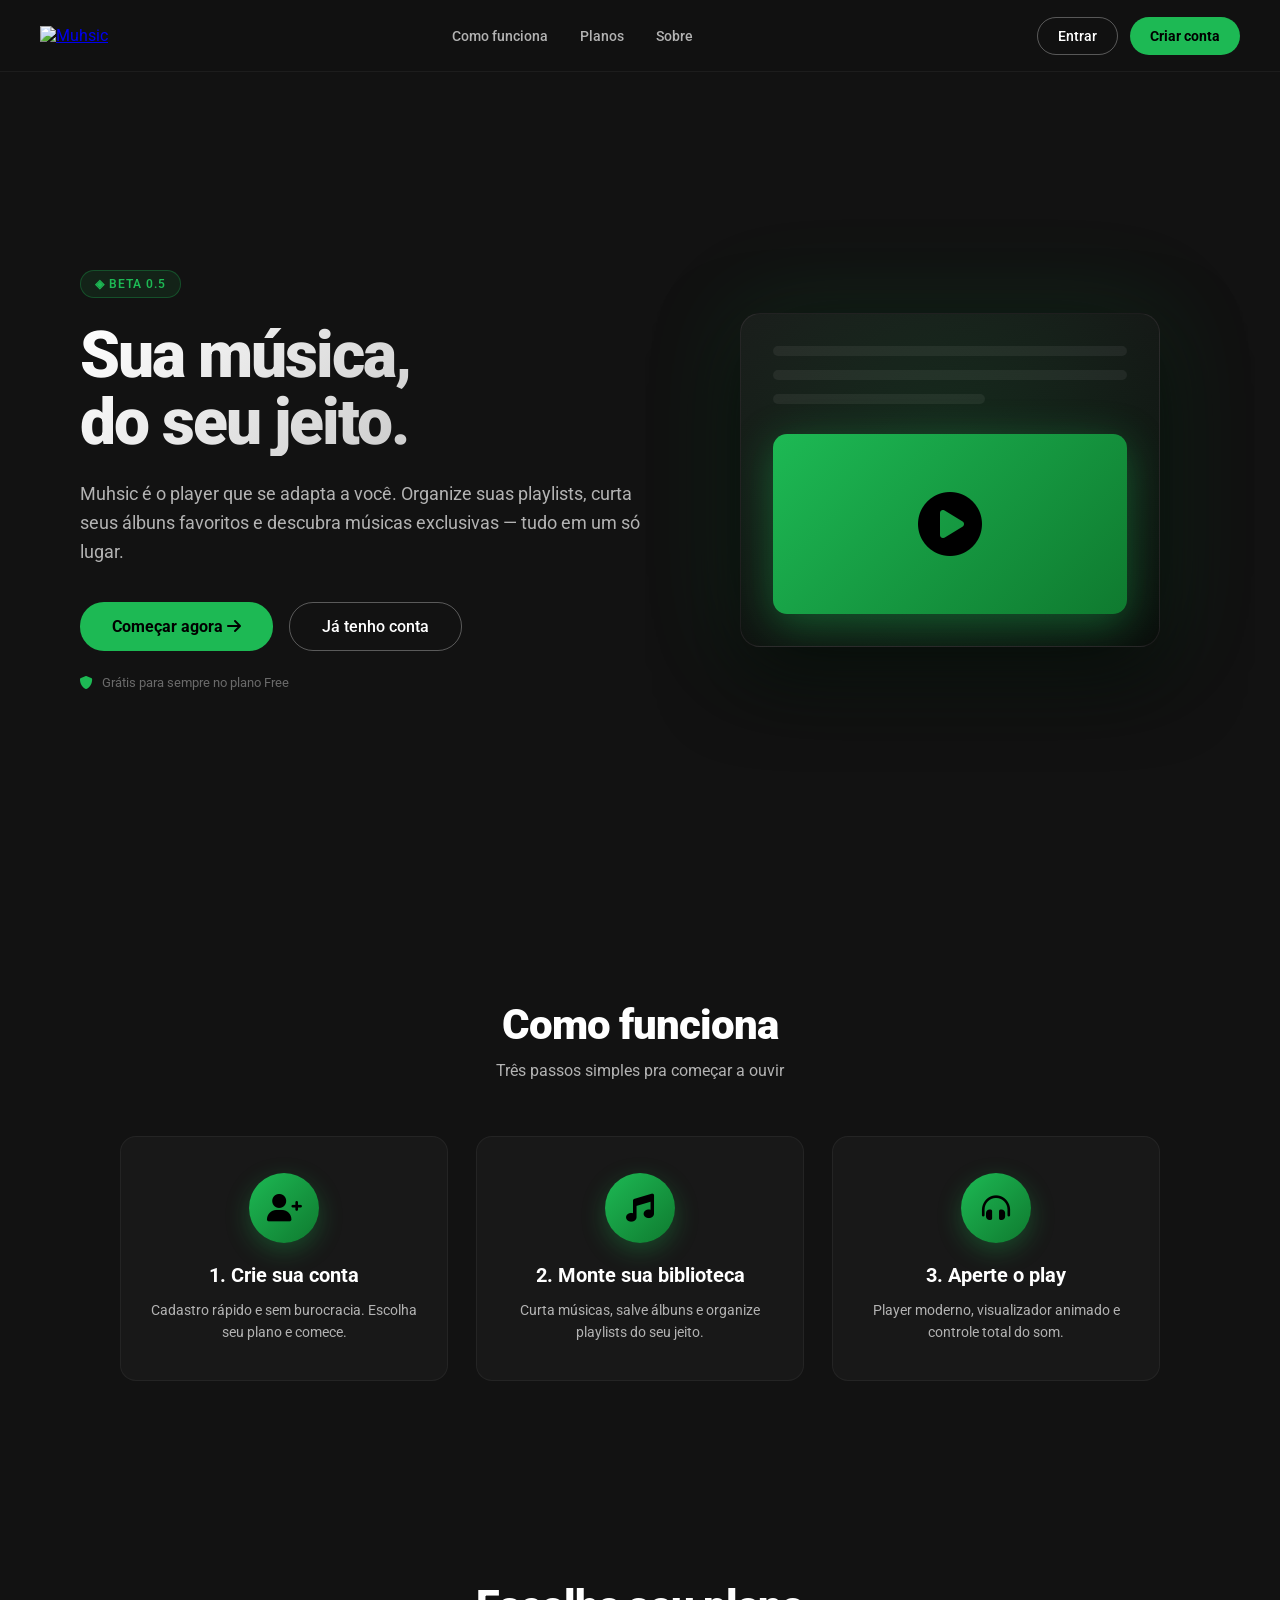
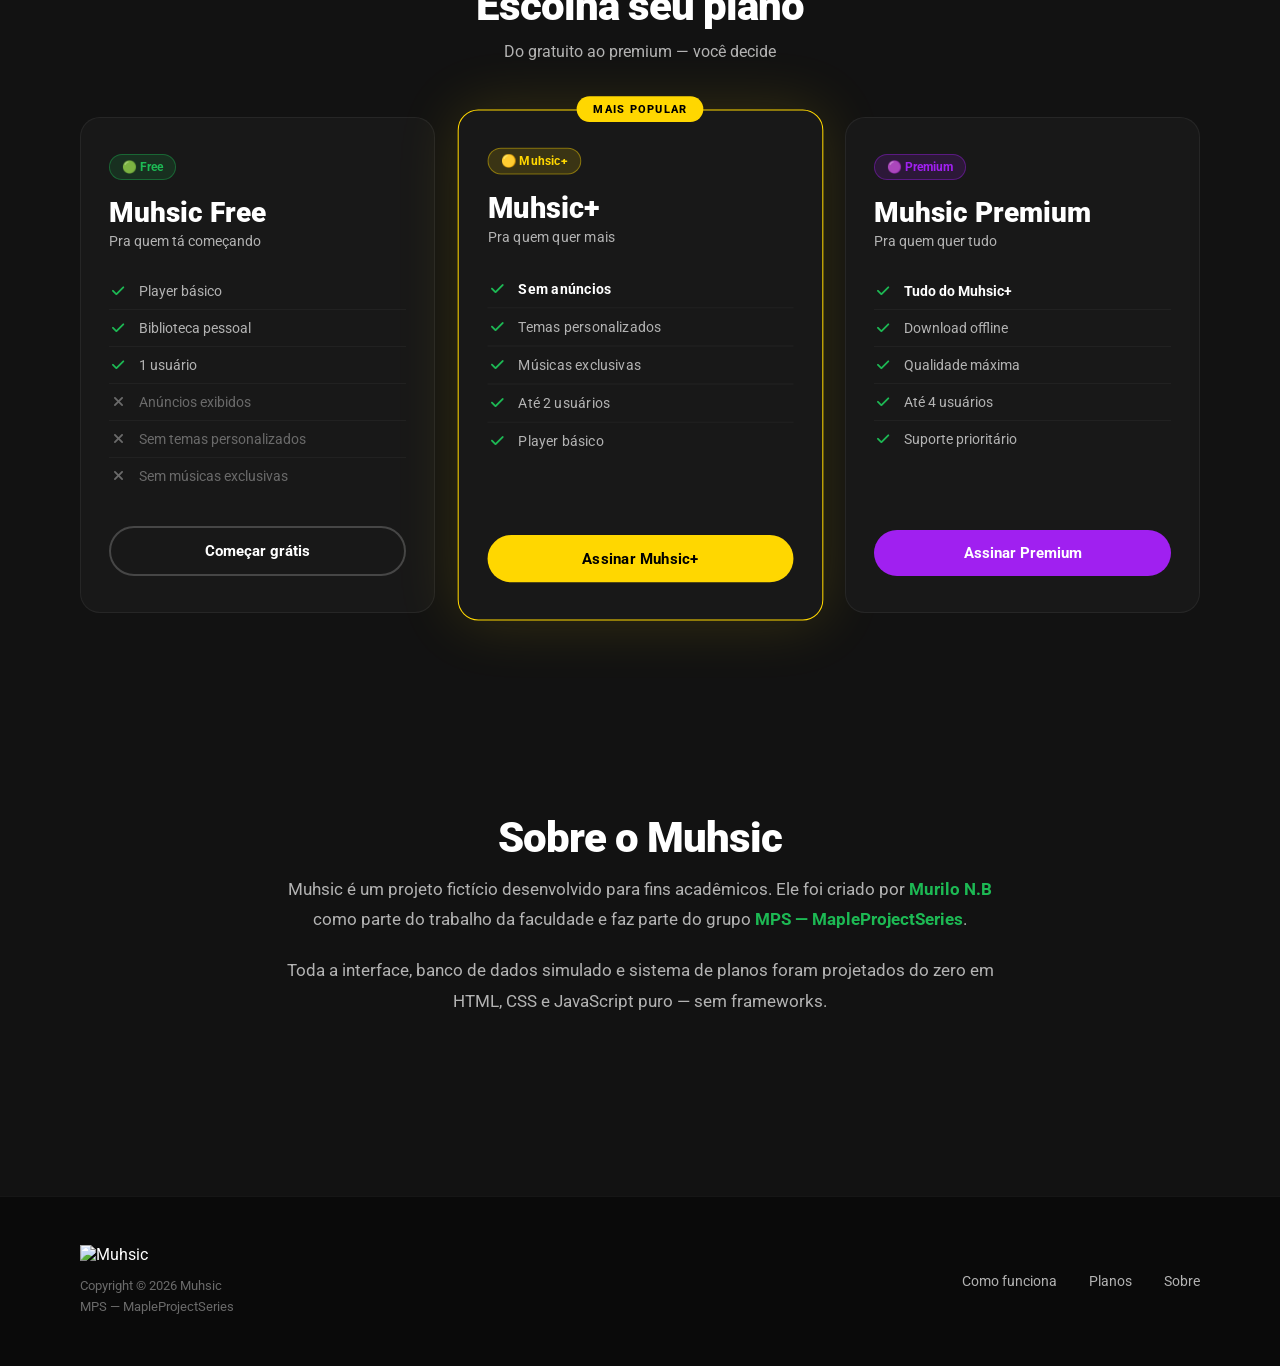
==== commit 221e831f: "Organiza arquivos" ====
--- a/index.html
+++ b/index.html
@@ -3,192 +3,252 @@
 <head>
     <meta charset="UTF-8">
     <meta name="viewport" content="width=device-width, initial-scale=1.0">
-    <title>Muhsic - Player de Música</title>
+    <title>Muhsic — Sua música, do seu jeito</title>
 
     <!-- Ícones e Fontes -->
     <link rel="stylesheet" href="https://cdnjs.cloudflare.com/ajax/libs/font-awesome/6.0.0-beta3/css/all.min.css">
-    <link href="https://fonts.googleapis.com/css2?family=Roboto:wght@300;400;500;700&display=swap" rel="stylesheet">
-
-    <!-- CSS do App -->
-    <link rel="stylesheet" href="CSS/style.css">
+    <link href="https://fonts.googleapis.com/css2?family=Roboto:wght@300;400;500;700;900&display=swap" rel="stylesheet">
+
+    <!-- CSS -->
+    <link rel="stylesheet" href="css/style.css">
+    <link rel="stylesheet" href="css/landing.css">
 </head>
-<body>
-
-    <!-- ANIMAÇÃO DE LOGIN -->
-    <div class="login-animation-overlay" id="loginAnimation">
-        <img src="https://res.cloudinary.com/oizv8icb/image/upload/v1786684408/MFADE.png" alt="Muhsic Logo">
+<body class="landing-body">
+
+    <!-- ===== NAVBAR ===== -->
+    <nav class="landing-nav">
+        <a href="#top" class="landing-logo">
+            <img src="https://res.cloudinary.com/oizv8icb/image/upload/v1786581131/Muhsic.png" alt="Muhsic">
+        </a>
+        <div class="landing-nav-links">
+            <a href="#how">Como funciona</a>
+            <a href="#plans">Planos</a>
+            <a href="#about">Sobre</a>
+        </div>
+        <div class="landing-nav-actions">
+            <button class="btn-ghost" id="openLoginBtn">Entrar</button>
+            <button class="btn-primary" id="openRegisterBtn">Criar conta</button>
+        </div>
+    </nav>
+
+    <!-- ===== HERO ===== -->
+    <header class="hero" id="top">
+        <div class="hero-content">
+            <span class="hero-badge">◈ BETA 0.5</span>
+            <h1>Sua música,<br>do seu jeito.</h1>
+            <p class="hero-sub">
+                Muhsic é o player que se adapta a você. Organize suas playlists, curta seus álbuns favoritos e descubra músicas exclusivas — tudo em um só lugar.
+            </p>
+            <div class="hero-actions">
+                <button class="btn-primary btn-large" id="heroRegisterBtn">
+                    Começar agora <i class="fas fa-arrow-right"></i>
+                </button>
+                <button class="btn-ghost btn-large" id="heroLoginBtn">
+                    Já tenho conta
+                </button>
+            </div>
+            <p class="hero-note">
+                <i class="fas fa-shield-alt"></i> Grátis para sempre no plano Free
+            </p>
+        </div>
+        <div class="hero-visual">
+            <div class="hero-mockup">
+                <div class="mockup-bar"></div>
+                <div class="mockup-bar"></div>
+                <div class="mockup-bar short"></div>
+                <div class="mockup-card">
+                    <i class="fas fa-play-circle"></i>
+                </div>
+            </div>
+        </div>
+    </header>
+
+    <!-- ===== COMO FUNCIONA ===== -->
+    <section class="how" id="how">
+        <h2 class="section-title">Como funciona</h2>
+        <p class="section-sub">Três passos simples pra começar a ouvir</p>
+        <div class="how-grid">
+            <div class="how-card">
+                <div class="how-icon"><i class="fas fa-user-plus"></i></div>
+                <h3>1. Crie sua conta</h3>
+                <p>Cadastro rápido e sem burocracia. Escolha seu plano e comece.</p>
+            </div>
+            <div class="how-card">
+                <div class="how-icon"><i class="fas fa-music"></i></div>
+                <h3>2. Monte sua biblioteca</h3>
+                <p>Curta músicas, salve álbuns e organize playlists do seu jeito.</p>
+            </div>
+            <div class="how-card">
+                <div class="how-icon"><i class="fas fa-headphones-alt"></i></div>
+                <h3>3. Aperte o play</h3>
+                <p>Player moderno, visualizador animado e controle total do som.</p>
+            </div>
+        </div>
+    </section>
+
+    <!-- ===== PLANOS ===== -->
+    <section class="plans" id="plans">
+        <h2 class="section-title">Escolha seu plano</h2>
+        <p class="section-sub">Do gratuito ao premium — você decide</p>
+
+        <div class="plans-grid">
+
+            <!-- FREE -->
+            <div class="plan-card" data-plan="free">
+                <div class="plan-badge free">🟢 Free</div>
+                <h3 class="plan-name">Muhsic Free</h3>
+                <p class="plan-desc">Pra quem tá começando</p>
+                <ul class="plan-features">
+                    <li><i class="fas fa-check"></i> Player básico</li>
+                    <li><i class="fas fa-check"></i> Biblioteca pessoal</li>
+                    <li><i class="fas fa-check"></i> 1 usuário</li>
+                    <li class="disabled"><i class="fas fa-times"></i> Anúncios exibidos</li>
+                    <li class="disabled"><i class="fas fa-times"></i> Sem temas personalizados</li>
+                    <li class="disabled"><i class="fas fa-times"></i> Sem músicas exclusivas</li>
+                </ul>
+                <button class="btn-plan btn-plan-free" data-plan="free">
+                    Começar grátis
+                </button>
+            </div>
+
+            <!-- MUHSIC+ -->
+            <div class="plan-card featured" data-plan="plus">
+                <div class="plan-ribbon">Mais popular</div>
+                <div class="plan-badge plus">🟡 Muhsic+</div>
+                <h3 class="plan-name">Muhsic+</h3>
+                <p class="plan-desc">Pra quem quer mais</p>
+                <ul class="plan-features">
+                    <li><i class="fas fa-check"></i> <strong>Sem anúncios</strong></li>
+                    <li><i class="fas fa-check"></i> Temas personalizados</li>
+                    <li><i class="fas fa-check"></i> Músicas exclusivas</li>
+                    <li><i class="fas fa-check"></i> Até 2 usuários</li>
+                    <li><i class="fas fa-check"></i> Player básico</li>
+                </ul>
+                <button class="btn-plan btn-plan-plus" data-plan="plus">
+                    Assinar Muhsic+
+                </button>
+            </div>
+
+            <!-- PREMIUM -->
+            <div class="plan-card" data-plan="premium">
+                <div class="plan-badge premium">🟣 Premium</div>
+                <h3 class="plan-name">Muhsic Premium</h3>
+                <p class="plan-desc">Pra quem quer tudo</p>
+                <ul class="plan-features">
+                    <li><i class="fas fa-check"></i> <strong>Tudo do Muhsic+</strong></li>
+                    <li><i class="fas fa-check"></i> Download offline</li>
+                    <li><i class="fas fa-check"></i> Qualidade máxima</li>
+                    <li><i class="fas fa-check"></i> Até 4 usuários</li>
+                    <li><i class="fas fa-check"></i> Suporte prioritário</li>
+                </ul>
+                <button class="btn-plan btn-plan-premium" data-plan="premium">
+                    Assinar Premium
+                </button>
+            </div>
+
+        </div>
+    </section>
+
+    <!-- ===== SOBRE ===== -->
+    <section class="about" id="about">
+        <h2 class="section-title">Sobre o Muhsic</h2>
+        <p class="about-text">
+            Muhsic é um projeto fictício desenvolvido para fins acadêmicos. Ele foi criado
+            por <strong>Murilo N.B</strong> como parte do trabalho da faculdade e faz parte
+            do grupo <strong>MPS — MapleProjectSeries</strong>.
+        </p>
+        <p class="about-text">
+            Toda a interface, banco de dados simulado e sistema de planos foram projetados
+            do zero em HTML, CSS e JavaScript puro — sem frameworks.
+        </p>
+    </section>
+
+    <!-- ===== FOOTER ===== -->
+    <footer class="landing-footer">
+        <div class="footer-inner">
+            <div class="footer-brand">
+                <img src="https://res.cloudinary.com/oizv8icb/image/upload/v1786581131/Muhsic.png" alt="Muhsic">
+                <p>Copyright © 2026 Muhsic<br>MPS — MapleProjectSeries</p>
+            </div>
+            <div class="footer-links">
+                <a href="#how">Como funciona</a>
+                <a href="#plans">Planos</a>
+                <a href="#about">Sobre</a>
+            </div>
+        </div>
+    </footer>
+
+    <!-- ===== MODAL: LOGIN ===== -->
+    <div class="modal-overlay" id="loginModal">
+        <div class="modal">
+            <button class="modal-close" data-close="loginModal"><i class="fas fa-times"></i></button>
+            <div class="modal-logo">
+                <img src="https://res.cloudinary.com/oizv8icb/image/upload/v1786581131/Muhsic.png" alt="Muhsic">
+            </div>
+            <h2>Bem-vindo de volta</h2>
+            <p class="modal-sub">Entre na sua conta Muhsic</p>
+
+            <div class="modal-field">
+                <i class="fas fa-user"></i>
+                <input type="text" id="loginUser" placeholder="Usuário" autocomplete="username">
+            </div>
+            <div class="modal-field">
+                <i class="fas fa-lock"></i>
+                <input type="password" id="loginPassword" placeholder="Senha" autocomplete="current-password">
+            </div>
+
+            <div class="modal-error" id="loginError"></div>
+
+            <button class="btn-primary btn-block" id="loginButton">
+                Entrar <i class="fas fa-arrow-right"></i>
+            </button>
+
+            <p class="modal-switch">
+                Não tem conta?
+                <a href="#" id="switchToRegister">Criar agora</a>
+            </p>
+        </div>
     </div>
 
-    <!-- LOGIN SCREEN -->
-    <div class="login-screen" id="loginScreen">
-        <div class="form">
-            <div class="author-credit">Por: Murilo N.B</div>
-            <div class="logo-login">
-                <img src="https://res.cloudinary.com/oizv8icb/image/upload/v1786581131/Muhsic.png" alt="Muhsic Logo">
-            </div>
-            <p>Bem-vindo ao Muhsic</p>
-
-            <button type="button" class="oauthButton">
-                <img src="https://res.cloudinary.com/oizv8icb/image/upload/v1787352466/google.png" alt="Google" class="google-icon">
-                Continuar com Google
+    <!-- ===== MODAL: REGISTER ===== -->
+    <div class="modal-overlay" id="registerModal">
+        <div class="modal">
+            <button class="modal-close" data-close="registerModal"><i class="fas fa-times"></i></button>
+            <div class="modal-logo">
+                <img src="https://res.cloudinary.com/oizv8icb/image/upload/v1786581131/Muhsic.png" alt="Muhsic">
+            </div>
+            <h2>Criar sua conta</h2>
+            <p class="modal-sub">É rápido, é grátis, é Muhsic</p>
+
+            <div class="modal-field">
+                <i class="fas fa-user"></i>
+                <input type="text" id="registerName" placeholder="Nome de usuário" autocomplete="username">
+            </div>
+            <div class="modal-field">
+                <i class="fas fa-lock"></i>
+                <input type="password" id="registerPass" placeholder="Senha" autocomplete="new-password">
+            </div>
+            <div class="modal-field">
+                <i class="fas fa-lock"></i>
+                <input type="password" id="registerPass2" placeholder="Confirme a senha" autocomplete="new-password">
+            </div>
+
+            <div class="modal-error" id="registerError"></div>
+
+            <button class="btn-primary btn-block" id="registerButton">
+                Criar conta <i class="fas fa-arrow-right"></i>
             </button>
 
-            <button type="button" class="oauthButton">
-                <svg class="icon" viewBox="0 0 24 24"><path d="M12 .297c-6.63 0-12 5.373-12 12 0 5.303 3.438 9.8 8.205 11.385.6.113.82-.258.82-.577 0-.285-.01-1.04-.015-2.04-3.338.724-4.042-1.61-4.042-1.61C4.422 18.07 3.633 17.7 3.633 17.7c-1.087-.744.084-.729.084-.729 1.205.084 1.838 1.236 1.838 1.236 1.07 1.835 2.809 1.305 3.495.998.108-.776.417-1.305.76-1.605-2.665-.3-5.466-1.332-5.466-5.93 0-1.31.465-2.38 1.235-3.22-.135-.303-.54-1.523.105-3.176 0 0 1.005-.322 3.3 1.23.96-.267 1.98-.399 3-.405 1.02.006 2.04.138 3 .405 2.28-1.552 3.285-1.23 3.285-1.23.645 1.653.24 2.873.12 3.176.765.84 1.23 1.91 1.23 3.22 0 4.61-2.805 5.625-5.475 5.92.42.36.81 1.096.81 2.22 0 1.606-.015 2.896-.015 3.286 0 .315.21.69.825.57C20.565 22.092 24 17.592 24 12.297c0-6.627-5.373-12-12-12"/></svg>
-                Continuar com Github
-            </button>
-
-            <div class="separator"><div></div><span>OU</span><div></div></div>
-
-            <input type="text" placeholder="Usuário" id="loginUser">
-            <input type="password" placeholder="Senha" id="loginPassword">
-
-            <button type="button" class="login-btn" id="loginButton">
-                Continuar
-                <svg xmlns="http://www.w3.org/2000/svg" width="22" height="22" viewBox="0 0 24 24" fill="none" stroke="currentColor" stroke-width="2" stroke-linecap="round" stroke-linejoin="round"><path d="m6 17 5-5-5-5"/><path d="m13 17 5-5-5-5"/></svg>
-            </button>
-
-            <div class="login-error" id="loginError"></div>
+            <p class="modal-switch">
+                Já tem conta?
+                <a href="#" id="switchToLogin">Entrar</a>
+            </p>
         </div>
     </div>
 
-    <!-- APP -->
-    <div class="app" id="app">
-        <aside class="sidebar">
-            <div class="logo">
-                <img src="https://res.cloudinary.com/oizv8icb/image/upload/v1786581131/Muhsic.png" alt="Muhsic">
-            </div>
-            <ul class="nav-menu">
-                <li class="active" data-page="home"><i class="fas fa-home"></i><span>Início</span></li>
-                <li data-page="search"><i class="fas fa-search"></i><span>Buscar</span></li>
-                <li data-page="library"><i class="fas fa-book"></i><span>Biblioteca</span></li>
-            </ul>
-            <div id="sidebarPlaylistsContainer"></div>
-        </aside>
-
-        <main class="main">
-            <header class="main-header">
-                <span class="version-badge" id="versionBadgeHeader">BETA: 0.5</span>
-                <div class="user-profile" id="userProfile">
-                    <img src="https://res.cloudinary.com/oizv8icb/image/upload/v1786594773/178054037.jpg" alt="Avatar" class="avatar-img">
-                    <span id="userName">Muh.png</span>
-                    <i class="fas fa-caret-down"></i>
-                    <div class="dropdown-menu" id="dropdownMenu">
-                        <div class="dropdown-item plan-info"><i class="fas fa-crown"></i> Plano: Muhsic+</div>
-                        <div class="dropdown-item logout-btn" id="logoutBtn"><i class="fas fa-sign-out-alt"></i> Sair</div>
-                    </div>
-                </div>
-            </header>
-
-            <section class="page active" id="page-home">
-                <h2>Bem-vindo, <span id="greetingUser">Muh.png</span></h2>
-                <div id="homePlaylistsContainer"></div>
-            </section>
-
-            <section class="playlist-detail" id="playlistDetail">
-                <button class="back-btn" id="backToHome"><i class="fas fa-arrow-left"></i></button>
-                <div class="playlist-header" id="detailHeader">
-                    <div class="big-cover" id="detailCover"></div>
-                    <div class="playlist-info">
-                        <h2 id="detailTitle">Playlist</h2>
-                        <div class="playlist-meta" id="detailMeta"></div>
-                        <div class="playlist-actions" id="detailActions">
-                            <button class="like-btn" title="Curtir">
-                                <svg viewBox="0 0 24 24" stroke="currentColor" fill="none" stroke-width="2">
-                                    <path d="M12 21.35l-1.45-1.32C5.4 15.36 2 12.28 2 8.5 2 5.42 4.42 3 7.5 3c1.74 0 3.41.81 4.5 2.09C13.09 3.81 14.76 3 16.5 3 19.58 3 22 5.42 22 8.5c0 3.78-3.4 6.86-8.55 11.54L12 21.35z"/>
-                                </svg>
-                            </button>
-                            <button class="save-btn" title="Salvar">
-                                <svg viewBox="0 0 24 24" stroke="currentColor" fill="none" stroke-width="2">
-                                    <circle cx="12" cy="12" r="10"/>
-                                    <line x1="12" y1="8" x2="12" y2="16"/>
-                                    <line x1="8" y1="12" x2="16" y2="12"/>
-                                </svg>
-                            </button>
-                        </div>
-                    </div>
-                </div>
-                <div class="track-list" id="trackList"></div>
-            </section>
-
-            <section class="page" id="page-search">
-                <h2>Buscar</h2>
-                <div class="search-bar">
-                    <i class="fas fa-search"></i>
-                    <input type="text" placeholder="O que você quer ouvir?" id="searchInput">
-                </div>
-                <div id="searchResults" class="track-list"></div>
-            </section>
-
-            <!-- BIBLIOTECA -->
-            <section class="page" id="page-library">
-                <div class="playlist-detail active" style="display:block;">
-                    <div class="playlist-header" style="background:linear-gradient(135deg, #1a3a2a, #0f281a); background-size:200% 200%; animation:gradientMove 8s ease-in-out infinite;">
-                        <div class="big-cover single-cover">
-                            <img src="https://res.cloudinary.com/oizv8icb/image/upload/v1786813773/MGIF.gif" alt="Biblioteca">
-                        </div>
-                        <div class="playlist-info">
-                            <h2>Biblioteca</h2>
-                            <div class="playlist-meta">
-                                <span class="meta-item"><i class="fas fa-list-ul"></i> <span id="libraryCount">0</span> músicas</span>
-                                <span class="meta-item"><i class="far fa-clock"></i> <span id="libraryDuration">0:00</span></span>
-                                <span class="meta-item"><i class="fas fa-user"></i> <span id="libraryUser">Muh.png</span></span>
-                            </div>
-                        </div>
-                    </div>
-                    <div class="track-list" id="libraryList"></div>
-                </div>
-            </section>
-        </main>
-    </div>
-
-    <!-- PLAYER -->
-    <footer class="player" id="playerFooter" style="display:none;">
-        <div class="now-playing" id="nowPlayingClick">
-            <div class="np-img" id="npImg"><span>🎵</span></div>
-            <div class="np-info">
-                <div class="np-title" id="npTitle">Nenhuma música</div>
-                <div class="np-artist" id="npArtist">-</div>
-            </div>
-            <div class="np-like" id="npLike"><i class="fas fa-heart"></i></div>
-        </div>
-
-        <div class="controls">
-            <div class="buttons">
-                <button id="shuffleBtn" title="Aleatório"><i class="fas fa-random"></i></button>
-                <button id="prevBtn" title="Anterior"><i class="fas fa-step-backward"></i></button>
-                <button class="play-btn" id="playBtn"><i class="fas fa-play"></i></button>
-                <button id="nextBtn" title="Próxima"><i class="fas fa-step-forward"></i></button>
-                <button id="resetBtn" title="Resetar música"><i class="fas fa-undo-alt"></i></button>
-            </div>
-            <div class="progress-area">
-                <span class="time" id="currentTime">0:00</span>
-                <div class="progress-bar" id="progressBar">
-                    <div class="progress-fill" id="progressFill"></div>
-                </div>
-                <span class="time" id="totalTime">0:00</span>
-            </div>
-        </div>
-
-        <div class="volume">
-            <i class="fas fa-volume-up" id="volumeIcon"></i>
-            <div class="volume-bar" id="volumeBar">
-                <div class="volume-fill" id="volumeFill"></div>
-            </div>
-            <div class="audio-visualizer" id="audioVisualizer">
-                <div class="bar"></div><div class="bar"></div><div class="bar"></div>
-                <div class="bar"></div><div class="bar"></div><div class="bar"></div>
-                <div class="bar"></div><div class="bar"></div><div class="bar"></div>
-                <div class="bar"></div>
-            </div>
-        </div>
-    </footer>
-
-    <audio id="audioPlayer" style="display:none;"></audio>
-
-    <!-- SCRIPTS -->
-    <script src="js/musics.js"></script>
+    <!-- ===== SCRIPTS ===== -->
+    <script src="js/users.js"></script>
+    <script src="js/register.js"></script>
     <script src="js/login.js"></script>
-    <script src="js/script.js"></script>
 </body>
 </html>
--- a/css/style.css
+++ b/css/style.css
@@ -0,0 +1,1174 @@
+/* ============================================================
+   MUHSIC — STYLE.CSS
+   Design geral compartilhado (landing + app + player)
+   ============================================================ */
+
+/* ===== RESET E VARIÁVEIS ===== */
+* { margin:0; padding:0; box-sizing:border-box; }
+
+:root {
+    --bg-dark: #121212;
+    --bg-sidebar: #000;
+    --bg-main: #1a1a1a;
+    --bg-card: #181818;
+    --bg-card-hover: #282828;
+    --bg-footer: #181818;
+
+    --text-primary: #fff;
+    --text-secondary: #b3b3b3;
+    --text-muted: #6a6a6a;
+
+    --green-spotify: #1db954;
+    --green-hover: #1ed760;
+    --gold: #FFD700;
+    --premium-purple: #a020f0;
+
+    --border-color: #282828;
+    --shadow: 0 8px 24px rgba(0,0,0,0.5);
+    --radius: 8px;
+    --transition: 0.2s ease;
+    --font: 'Roboto', sans-serif;
+
+    --track-even: rgba(255,255,255,0.03);
+    --track-odd: rgba(255,255,255,0.08);
+}
+
+html { height:100%; scroll-behavior:smooth; }
+
+body {
+    font-family:var(--font);
+    background:var(--bg-dark);
+    color:var(--text-primary);
+    min-height:100vh;
+    overflow:hidden;
+    display:flex;
+    flex-direction:column;
+}
+
+/* ===== SCROLLBAR ===== */
+::-webkit-scrollbar { width:8px; }
+::-webkit-scrollbar-track { background:transparent; }
+::-webkit-scrollbar-thumb { background:#555; border-radius:4px; }
+::-webkit-scrollbar-thumb:hover { background:#777; }
+
+/* ===== BOTÕES GENÉRICOS ===== */
+.btn-primary {
+    background:var(--green-spotify);
+    color:#000;
+    border:none;
+    padding:10px 20px;
+    border-radius:24px;
+    font-size:14px;
+    font-weight:700;
+    cursor:pointer;
+    transition:all var(--transition);
+    font-family:var(--font);
+}
+.btn-primary:hover {
+    background:var(--green-hover);
+    transform:scale(1.04);
+}
+.btn-primary:active { transform:scale(0.98); }
+
+.btn-ghost {
+    background:transparent;
+    color:var(--text-primary);
+    border:1px solid rgba(255,255,255,0.3);
+    padding:10px 20px;
+    border-radius:24px;
+    font-size:14px;
+    font-weight:500;
+    cursor:pointer;
+    transition:all var(--transition);
+    font-family:var(--font);
+}
+.btn-ghost:hover {
+    background:rgba(255,255,255,0.1);
+    border-color:#fff;
+}
+
+.btn-large {
+    padding:14px 32px;
+    font-size:16px;
+}
+
+.btn-block {
+    width:100%;
+    padding:14px 20px;
+    font-size:15px;
+    display:flex;
+    align-items:center;
+    justify-content:center;
+    gap:10px;
+}
+
+/* ===== VERSION BADGE ===== */
+.version-badge {
+    color:var(--green-spotify);
+    font-size:11px;
+    font-weight:500;
+    background:rgba(0,0,0,0.5);
+    padding:3px 10px;
+    border-radius:10px;
+    border:1px solid var(--green-spotify);
+    user-select:none;
+    margin-right:12px;
+}
+
+/* ============================================================
+   APP — LAYOUT
+   ============================================================ */
+.app {
+    display:none;
+    flex:1;
+    overflow:hidden;
+    min-height:0;
+}
+.app.active { display:flex; }
+
+/* ===== SIDEBAR ===== */
+.sidebar {
+    width:240px;
+    background:var(--bg-sidebar);
+    padding:24px 16px;
+    display:flex;
+    flex-direction:column;
+    flex-shrink:0;
+    overflow-y:auto;
+}
+.sidebar .logo {
+    display:flex;
+    justify-content:center;
+    margin-bottom:28px;
+}
+.sidebar .logo img { height:48px; width:auto; }
+
+.nav-menu { list-style:none; margin-bottom:20px; }
+.nav-menu li {
+    padding:10px 12px;
+    border-radius:var(--radius);
+    display:flex;
+    align-items:center;
+    gap:16px;
+    cursor:pointer;
+    transition:all var(--transition);
+    color:var(--text-secondary);
+    font-weight:500;
+    font-size:15px;
+}
+.nav-menu li i { font-size:20px; width:24px; text-align:center; }
+.nav-menu li:hover {
+    color:var(--text-primary);
+    background:rgba(255,255,255,0.05);
+}
+.nav-menu li.active {
+    color:var(--text-primary);
+    background:rgba(255,255,255,0.08);
+}
+
+.sidebar .playlists-section-title {
+    font-size:12px;
+    font-weight:700;
+    color:var(--text-secondary);
+    text-transform:uppercase;
+    letter-spacing:1px;
+    margin:16px 0 8px 12px;
+}
+.sidebar .playlist-item-sidebar {
+    padding:8px 12px;
+    font-size:14px;
+    color:var(--text-secondary);
+    cursor:pointer;
+    border-radius:var(--radius);
+    transition:all var(--transition);
+    display:flex;
+    align-items:center;
+    gap:12px;
+}
+.sidebar .playlist-item-sidebar:hover {
+    color:var(--text-primary);
+    background:rgba(255,255,255,0.05);
+}
+.sidebar .playlist-item-sidebar .cover-thumb {
+    width:32px;
+    height:32px;
+    border-radius:4px;
+    overflow:hidden;
+    flex-shrink:0;
+    background:#333;
+    display:grid;
+    grid-template-columns:1fr 1fr;
+    grid-template-rows:1fr 1fr;
+    gap:1px;
+    padding:1px;
+}
+.sidebar .playlist-item-sidebar .cover-thumb.single-cover {
+    grid-template-columns:1fr;
+    grid-template-rows:1fr;
+    padding:0;
+}
+.sidebar .playlist-item-sidebar .cover-thumb.single-cover img {
+    border-radius:4px;
+}
+.sidebar .playlist-item-sidebar .cover-thumb img {
+    width:100%;
+    height:100%;
+    object-fit:cover;
+}
+.sidebar .playlist-item-sidebar .cover-thumb .placeholder {
+    background:#3a3a3a;
+    display:flex;
+    align-items:center;
+    justify-content:center;
+    font-size:8px;
+    font-weight:700;
+    color:#fff;
+}
+
+/* ===== MAIN ===== */
+.main {
+    flex:1;
+    background:linear-gradient(180deg, #1f1f1f 0%, var(--bg-main) 100%);
+    overflow-y:auto;
+    overflow-x:hidden;
+    padding:0 32px 32px 32px;
+    min-width:0;
+}
+
+.main-header {
+    display:flex;
+    justify-content:flex-end;
+    align-items:center;
+    padding:20px 0 16px 0;
+    position:sticky;
+    top:0;
+    background:rgba(26,26,26,0.85);
+    backdrop-filter:blur(10px);
+    z-index:10;
+    gap:8px;
+}
+
+/* ===== USER PROFILE ===== */
+.user-profile {
+    position:relative;
+    display:flex;
+    align-items:center;
+    gap:10px;
+    background:rgba(0,0,0,0.5);
+    padding:4px 12px 4px 4px;
+    border-radius:24px;
+    cursor:pointer;
+    transition:all var(--transition);
+}
+.user-profile:hover { background:rgba(255,255,255,0.1); }
+.user-profile .avatar-img {
+    width:32px;
+    height:32px;
+    border-radius:50%;
+    object-fit:cover;
+    border:2px solid var(--green-spotify);
+}
+.user-profile span {
+    font-size:14px;
+    font-weight:500;
+    white-space:nowrap;
+}
+.user-profile .fa-caret-down {
+    color:var(--text-secondary);
+    font-size:12px;
+    margin-left:2px;
+}
+
+.dropdown-menu {
+    display:none;
+    position:absolute;
+    top:calc(100% + 8px);
+    right:0;
+    background:#282828;
+    border-radius:8px;
+    padding:8px 0;
+    min-width:220px;
+    box-shadow:0 8px 24px rgba(0,0,0,0.8);
+    z-index:20;
+    border:1px solid #3a3a3a;
+}
+.dropdown-menu.show { display:block; }
+.dropdown-menu .dropdown-item {
+    padding:10px 16px;
+    color:var(--text-secondary);
+    font-size:14px;
+    transition:all var(--transition);
+    cursor:pointer;
+    display:flex;
+    align-items:center;
+    gap:12px;
+}
+.dropdown-menu .dropdown-item:hover { background:rgba(255,255,255,0.05); color:#fff; }
+.dropdown-menu .dropdown-item.logout-btn {
+    color:#ff6b6b;
+    border-top:1px solid #3a3a3a;
+    margin-top:4px;
+    padding-top:12px;
+}
+.dropdown-menu .dropdown-item.logout-btn:hover { background:rgba(255,0,0,0.1); }
+.dropdown-menu .plan-info {
+    font-weight:600;
+    color:var(--gold);
+    font-size:13px;
+    animation: glowPulseGold 2s ease-in-out infinite;
+}
+@keyframes glowPulseGold {
+    0% { text-shadow: 0 0 5px rgba(255,215,0,0.3); }
+    50% { text-shadow: 0 0 20px rgba(255,215,0,0.8), 0 0 40px rgba(255,215,0,0.4); }
+    100% { text-shadow: 0 0 5px rgba(255,215,0,0.3); }
+}
+.dropdown-menu .dropdown-item i { width:20px; text-align:center; font-size:16px; }
+
+/* ===== PAGES ===== */
+.page { display:none; animation:fadeIn 0.3s ease; }
+.page.active { display:block; }
+@keyframes fadeIn {
+    from { opacity:0; transform:translateY(10px); }
+    to { opacity:1; transform:translateY(0); }
+}
+.page h2 {
+    font-size:28px;
+    font-weight:700;
+    margin:24px 0 16px 0;
+}
+.page h2:first-of-type { margin-top:8px; }
+.page .section-title {
+    font-size:20px;
+    font-weight:700;
+    margin:32px 0 16px 0;
+}
+
+/* ===== ANÚNCIO (plano Free) ===== */
+.ad-banner {
+    background:linear-gradient(135deg, #2a1a00, #1a0f00);
+    border:1px solid #444;
+    border-radius:var(--radius);
+    padding:16px 20px;
+    margin:16px 0 24px 0;
+    animation: adPulse 3s ease-in-out infinite;
+}
+@keyframes adPulse {
+    0%, 100% { border-color:#444; }
+    50% { border-color:var(--gold); }
+}
+.ad-banner .ad-content {
+    display:flex;
+    align-items:center;
+    gap:16px;
+}
+.ad-banner .ad-content > i {
+    font-size:28px;
+    color:var(--gold);
+}
+.ad-banner .ad-content > div {
+    flex:1;
+}
+.ad-banner .ad-content strong {
+    display:block;
+    font-size:13px;
+    text-transform:uppercase;
+    letter-spacing:1px;
+    color:var(--gold);
+    margin-bottom:2px;
+}
+.ad-banner .ad-content p {
+    font-size:14px;
+    color:var(--text-secondary);
+}
+.ad-cta {
+    background:var(--gold);
+    color:#000;
+    border:none;
+    padding:8px 18px;
+    border-radius:20px;
+    font-size:13px;
+    font-weight:700;
+    cursor:pointer;
+    transition:all var(--transition);
+    white-space:nowrap;
+}
+.ad-cta:hover { transform:scale(1.05); box-shadow:0 0 16px rgba(255,215,0,0.5); }
+
+/* ===== CARDS ===== */
+.playlists-grid {
+    display:grid;
+    grid-template-columns:repeat(auto-fill, minmax(180px,1fr));
+    gap:24px;
+    margin-bottom:40px;
+}
+.playlist-card {
+    background:var(--bg-card);
+    border-radius:var(--radius);
+    padding:16px;
+    transition:all var(--transition);
+    cursor:pointer;
+    position:relative;
+}
+.playlist-card:hover {
+    background:var(--bg-card-hover);
+    transform:scale(1.02);
+}
+.playlist-card .playlist-cover {
+    display:grid;
+    grid-template-columns:1fr 1fr;
+    grid-template-rows:1fr 1fr;
+    gap:4px;
+    aspect-ratio:1/1;
+    border-radius:var(--radius);
+    overflow:hidden;
+    margin-bottom:12px;
+    background:#282828;
+}
+.playlist-card .playlist-cover.single-cover {
+    grid-template-columns:1fr;
+    grid-template-rows:1fr;
+}
+.playlist-card .playlist-cover img {
+    width:100%;
+    height:100%;
+    object-fit:cover;
+}
+.playlist-card .playlist-cover .placeholder {
+    background:#3a3a3a;
+    display:flex;
+    align-items:center;
+    justify-content:center;
+    color:var(--text-muted);
+    font-size:12px;
+    font-weight:700;
+}
+.playlist-card .playlist-title {
+    font-size:16px;
+    font-weight:600;
+    white-space:nowrap;
+    overflow:hidden;
+    text-overflow:ellipsis;
+}
+.playlist-card .playlist-sub {
+    font-size:13px;
+    color:var(--text-secondary);
+}
+.playlist-card .playlist-actions {
+    display:flex;
+    gap:8px;
+    justify-content:flex-end;
+    margin-top:8px;
+}
+.playlist-card .playlist-actions button {
+    background:transparent;
+    border:none;
+    cursor:pointer;
+    padding:4px;
+    display:flex;
+    align-items:center;
+    justify-content:center;
+    transition:transform 0.2s;
+    color:var(--green-spotify);
+}
+.playlist-card .playlist-actions button:hover { transform:scale(1.15); }
+.playlist-card .playlist-actions svg {
+    width:24px;
+    height:24px;
+    stroke:currentColor;
+    fill:none;
+    stroke-width:2;
+}
+.playlist-card .playlist-actions .liked svg {
+    fill:var(--green-spotify);
+    stroke:var(--green-spotify);
+}
+.playlist-card .playlist-actions .saved svg { stroke:var(--green-spotify); }
+.playlist-card .playlist-actions .saved svg polyline { stroke:var(--green-spotify); }
+
+/* ===== PLAYLIST DETAIL ===== */
+.playlist-detail { display:none; animation:fadeIn 0.3s ease; }
+.playlist-detail.active { display:block; }
+.playlist-detail .back-btn {
+    background:var(--green-spotify);
+    border:none;
+    color:#000;
+    width:44px;
+    height:44px;
+    border-radius:50%;
+    font-size:20px;
+    cursor:pointer;
+    transition:all var(--transition);
+    box-shadow:0 0 12px rgba(29,185,84,0.4);
+    display:flex;
+    align-items:center;
+    justify-content:center;
+    position:sticky;
+    top:20px;
+    z-index:30;
+    float:left;
+    margin-right:16px;
+}
+.playlist-detail .back-btn:hover {
+    background:var(--green-hover);
+    transform:scale(1.08);
+    box-shadow:0 0 20px rgba(29,185,84,0.6);
+}
+.playlist-detail .playlist-header {
+    display:flex;
+    gap:24px;
+    margin-bottom:32px;
+    align-items:center;
+    padding:20px;
+    border-radius:var(--radius);
+    background:linear-gradient(135deg, #1a1a2e, #16213e);
+    background-size: 200% 200%;
+    animation: gradientMove 8s ease-in-out infinite;
+    position:relative;
+    clear:both;
+}
+@keyframes gradientMove {
+    0% { background-position: 0% 50%; }
+    50% { background-position: 100% 50%; }
+    100% { background-position: 0% 50%; }
+}
+.playlist-detail .playlist-header .big-cover {
+    width:180px;
+    height:180px;
+    border-radius:var(--radius);
+    overflow:hidden;
+    flex-shrink:0;
+    background:#282828;
+    display:grid;
+    grid-template-columns:1fr 1fr;
+    grid-template-rows:1fr 1fr;
+    gap:4px;
+    padding:4px;
+}
+.playlist-detail .playlist-header .big-cover.single-cover {
+    grid-template-columns:1fr;
+    grid-template-rows:1fr;
+    padding:0;
+}
+.playlist-detail .playlist-header .big-cover img {
+    width:100%;
+    height:100%;
+    object-fit:cover;
+    border-radius:4px;
+}
+.playlist-detail .playlist-header .big-cover .placeholder {
+    background:#3a3a3a;
+    display:flex;
+    align-items:center;
+    justify-content:center;
+    color:var(--text-muted);
+    font-size:18px;
+    font-weight:700;
+    border-radius:4px;
+}
+.playlist-detail .playlist-header .playlist-info { flex:1; min-width:0; }
+.playlist-detail .playlist-header .playlist-info h2 {
+    font-size:32px;
+    font-weight:700;
+    margin-bottom:4px;
+    word-wrap:break-word;
+}
+.playlist-detail .playlist-header .playlist-info .playlist-meta {
+    display:flex;
+    align-items:center;
+    gap:16px;
+    flex-wrap:wrap;
+    color:var(--text-secondary);
+    font-size:14px;
+}
+.playlist-detail .playlist-header .playlist-info .playlist-meta .meta-item {
+    display:flex;
+    align-items:center;
+    gap:6px;
+}
+.playlist-detail .playlist-header .playlist-info .playlist-meta .meta-item i {
+    color:var(--text-muted);
+}
+.playlist-detail .playlist-header .playlist-info .playlist-actions {
+    display:flex;
+    gap:12px;
+    margin-top:12px;
+}
+.playlist-detail .playlist-header .playlist-info .playlist-actions button {
+    background:transparent;
+    border:none;
+    cursor:pointer;
+    padding:4px;
+    display:flex;
+    align-items:center;
+    justify-content:center;
+    transition:transform 0.2s;
+    color:var(--green-spotify);
+}
+.playlist-detail .playlist-header .playlist-info .playlist-actions button:hover {
+    transform:scale(1.15);
+}
+.playlist-detail .playlist-header .playlist-info .playlist-actions svg {
+    width:28px;
+    height:28px;
+    stroke:currentColor;
+    fill:none;
+    stroke-width:2;
+}
+.playlist-detail .playlist-header .playlist-info .playlist-actions .liked svg {
+    fill:var(--green-spotify);
+    stroke:var(--green-spotify);
+}
+.playlist-detail .playlist-header .playlist-info .playlist-actions .saved svg {
+    stroke:var(--green-spotify);
+}
+.playlist-detail .playlist-header .playlist-info .playlist-actions .saved svg polyline {
+    stroke:var(--green-spotify);
+}
+
+/* ===== TRACK LIST ===== */
+.track-list {
+    display:flex;
+    flex-direction:column;
+    gap:0;
+    border-radius:var(--radius);
+    overflow:hidden;
+}
+.track-item {
+    display:flex;
+    align-items:center;
+    gap:16px;
+    padding:10px 16px;
+    transition:background var(--transition);
+    cursor:pointer;
+    border-left:3px solid transparent;
+    min-width:0;
+}
+.track-item:nth-child(even) { background:var(--track-even); }
+.track-item:nth-child(odd) { background:var(--track-odd); }
+.track-item:hover { background:rgba(255,255,255,0.12) !important; }
+.track-item .track-index {
+    color:var(--text-muted);
+    font-size:14px;
+    min-width:40px;
+    display:flex;
+    align-items:center;
+    gap:4px;
+}
+.track-item .track-index .playing-indicator {
+    width:40px;
+    height:40px;
+    display:inline-block;
+    flex-shrink:0;
+}
+.track-item .track-index .playing-indicator img {
+    width:100%;
+    height:100%;
+    object-fit:contain;
+}
+.track-item .track-cover {
+    width:40px;
+    height:40px;
+    border-radius:4px;
+    overflow:hidden;
+    flex-shrink:0;
+    background:#333;
+}
+.track-item .track-cover img { width:100%; height:100%; object-fit:cover; }
+.track-item .track-cover .placeholder {
+    width:100%;
+    height:100%;
+    display:flex;
+    align-items:center;
+    justify-content:center;
+    font-weight:700;
+    font-size:16px;
+    color:#fff;
+    background:#3a3a3a;
+}
+.track-item .track-info { flex:1; min-width:0; }
+.track-item .track-info .track-title {
+    font-size:15px;
+    font-weight:500;
+    white-space:nowrap;
+    overflow:hidden;
+    text-overflow:ellipsis;
+}
+.track-item .track-info .track-artist {
+    font-size:13px;
+    color:var(--text-secondary);
+    white-space:nowrap;
+    overflow:hidden;
+    text-overflow:ellipsis;
+}
+.track-item .track-meta {
+    display:flex;
+    align-items:center;
+    gap:12px;
+    color:var(--text-primary);
+    font-size:13px;
+    white-space:nowrap;
+}
+.track-item .track-meta .track-duration { display:flex; align-items:center; gap:4px; }
+.track-item .track-meta .track-added { display:flex; align-items:center; gap:4px; }
+.track-item .track-meta .track-added .added-avatar {
+    width:18px;
+    height:18px;
+    border-radius:50%;
+    object-fit:cover;
+    border:1px solid var(--green-spotify);
+}
+.track-item .track-actions { display:flex; gap:8px; align-items:center; }
+.track-item .track-actions button {
+    background:transparent;
+    border:none;
+    cursor:pointer;
+    padding:2px;
+    display:flex;
+    align-items:center;
+    justify-content:center;
+    transition:transform 0.2s;
+    color:var(--green-spotify);
+}
+.track-item .track-actions button:hover { transform:scale(1.15); }
+.track-item .track-actions svg {
+    width:22px;
+    height:22px;
+    stroke:currentColor;
+    fill:none;
+    stroke-width:2;
+}
+.track-item .track-actions .liked svg {
+    fill:var(--green-spotify);
+    stroke:var(--green-spotify);
+}
+.track-item .track-actions .saved svg { stroke:var(--green-spotify); }
+.track-item .track-actions .saved svg polyline { stroke:var(--green-spotify); }
+.track-item .track-play {
+    color:var(--green-spotify);
+    font-size:24px;
+    width:36px;
+    text-align:center;
+    transition:transform 0.2s;
+    flex-shrink:0;
+}
+.track-item .track-play:hover { transform:scale(1.15); }
+.track-item.current {
+    background:rgba(29,185,84,0.15) !important;
+    border-left:3px solid var(--green-spotify);
+}
+.track-item.current .track-title { color:var(--green-spotify); }
+
+/* ===== SEARCH ===== */
+.search-bar {
+    display:flex;
+    align-items:center;
+    background:#2a2a2a;
+    border-radius:24px;
+    padding:6px 16px;
+    margin:12px 0 28px 0;
+    transition:background var(--transition);
+}
+.search-bar:focus-within { background:#3a3a3a; }
+.search-bar i {
+    color:var(--text-secondary);
+    font-size:18px;
+    margin-right:12px;
+}
+.search-bar input {
+    background:transparent;
+    border:none;
+    color:var(--text-primary);
+    font-size:16px;
+    padding:12px 0;
+    width:100%;
+    outline:none;
+}
+.search-bar input::placeholder { color:var(--text-secondary); }
+
+/* ============================================================
+   PLAYER
+   ============================================================ */
+.player {
+    background:var(--bg-footer);
+    border-top:1px solid var(--border-color);
+    padding:12px 20px;
+    display:flex;
+    align-items:center;
+    justify-content:space-between;
+    flex-shrink:0;
+    height:80px;
+    gap:16px;
+}
+.player .now-playing {
+    display:flex;
+    align-items:center;
+    gap:14px;
+    min-width:180px;
+    flex:0 0 200px;
+    cursor:pointer;
+}
+.player .now-playing .np-img {
+    width:52px;
+    height:52px;
+    border-radius:6px;
+    background:#333;
+    display:flex;
+    align-items:center;
+    justify-content:center;
+    font-weight:700;
+    font-size:20px;
+    color:#fff;
+    flex-shrink:0;
+    overflow:hidden;
+}
+.player .now-playing .np-img img { width:100%; height:100%; object-fit:cover; }
+.player .now-playing .np-info { overflow:hidden; flex:1; }
+.player .now-playing .np-info .np-title {
+    font-size:14px;
+    font-weight:500;
+    white-space:nowrap;
+    overflow:hidden;
+    text-overflow:ellipsis;
+}
+.player .now-playing .np-info .np-artist {
+    font-size:12px;
+    color:var(--text-secondary);
+    white-space:nowrap;
+    overflow:hidden;
+    text-overflow:ellipsis;
+}
+.player .now-playing .np-like {
+    margin-left:auto;
+    color:var(--green-spotify);
+    cursor:pointer;
+    transition:color var(--transition);
+    font-size:18px;
+}
+.player .now-playing .np-like:hover { color:var(--green-hover); }
+.player .controls {
+    display:flex;
+    flex-direction:column;
+    align-items:center;
+    gap:6px;
+    flex:1;
+    max-width:600px;
+    min-width:0;
+}
+.player .controls .buttons {
+    display:flex;
+    align-items:center;
+    gap:16px;
+}
+.player .controls .buttons button {
+    background:transparent;
+    border:none;
+    color:var(--text-secondary);
+    font-size:18px;
+    cursor:pointer;
+    transition:all var(--transition);
+    padding:4px;
+    display:flex;
+    align-items:center;
+    justify-content:center;
+}
+.player .controls .buttons button:hover { color:var(--text-primary); }
+.player .controls .buttons button.play-btn {
+    background:var(--green-spotify);
+    color:#000;
+    width:40px;
+    height:40px;
+    border-radius:50%;
+    font-size:20px;
+    transition:all var(--transition);
+    box-shadow:0 0 12px rgba(29,185,84,0.4);
+}
+.player .controls .buttons button.play-btn:hover {
+    background:var(--green-hover);
+    transform:scale(1.08);
+    box-shadow:0 0 20px rgba(29,185,84,0.6);
+}
+.player .controls .progress-area {
+    display:flex;
+    align-items:center;
+    gap:12px;
+    width:100%;
+}
+.player .controls .progress-area .time {
+    font-size:12px;
+    color:var(--text-secondary);
+    min-width:40px;
+}
+.player .controls .progress-area .progress-bar {
+    flex:1;
+    height:4px;
+    background:#4a4a4a;
+    border-radius:2px;
+    position:relative;
+    cursor:pointer;
+    transition:height var(--transition);
+}
+.player .controls .progress-area .progress-bar:hover { height:6px; }
+.player .controls .progress-area .progress-bar .progress-fill {
+    height:100%;
+    width:0%;
+    background:var(--green-spotify);
+    border-radius:2px;
+    position:relative;
+    transition:width 0.1s linear;
+}
+.player .controls .progress-area .progress-bar .progress-fill::after {
+    content:'';
+    position:absolute;
+    right:-6px;
+    top:-4px;
+    width:12px;
+    height:12px;
+    background:var(--text-primary);
+    border-radius:50%;
+    opacity:0;
+    transition:opacity var(--transition);
+}
+.player .controls .progress-area .progress-bar:hover .progress-fill::after { opacity:1; }
+
+/* ===== VISUALIZER ===== */
+.audio-visualizer {
+    display:flex;
+    align-items:center;
+    gap:3px;
+    height:30px;
+    margin-left:8px;
+}
+.audio-visualizer .bar {
+    width:4px;
+    height:10px;
+    background:var(--green-spotify);
+    border-radius:2px;
+    animation:none;
+    opacity:0.6;
+}
+.audio-visualizer.active .bar {
+    animation:visualizer-bounce 0.5s ease-in-out infinite alternate;
+}
+.audio-visualizer .bar:nth-child(1) { animation-delay:0s; height:12px; }
+.audio-visualizer .bar:nth-child(2) { animation-delay:0.1s; height:20px; }
+.audio-visualizer .bar:nth-child(3) { animation-delay:0.2s; height:8px; }
+.audio-visualizer .bar:nth-child(4) { animation-delay:0.05s; height:24px; }
+.audio-visualizer .bar:nth-child(5) { animation-delay:0.15s; height:16px; }
+.audio-visualizer .bar:nth-child(6) { animation-delay:0.25s; height:10px; }
+.audio-visualizer .bar:nth-child(7) { animation-delay:0.08s; height:28px; }
+.audio-visualizer .bar:nth-child(8) { animation-delay:0.18s; height:14px; }
+.audio-visualizer .bar:nth-child(9) { animation-delay:0.28s; height:22px; }
+.audio-visualizer .bar:nth-child(10) { animation-delay:0.12s; height:18px; }
+@keyframes visualizer-bounce {
+    0% { height:5px; }
+    100% { height:30px; }
+}
+
+.player .volume {
+    display:flex;
+    align-items:center;
+    gap:10px;
+    flex:0 0 140px;
+    justify-content:flex-end;
+}
+.player .volume i {
+    color:var(--text-secondary);
+    font-size:18px;
+    cursor:pointer;
+    transition:color var(--transition);
+}
+.player .volume i:hover { color:var(--text-primary); }
+.player .volume .volume-bar {
+    width:80px;
+    height:4px;
+    background:#4a4a4a;
+    border-radius:2px;
+    position:relative;
+    cursor:pointer;
+    transition:height var(--transition);
+}
+.player .volume .volume-bar:hover { height:6px; }
+.player .volume .volume-bar .volume-fill {
+    height:100%;
+    width:50%;
+    background:var(--green-spotify);
+    border-radius:2px;
+    transition:width 0.1s linear;
+}
+
+/* ===== ANIMAÇÃO DE LOGIN ===== */
+.login-animation-overlay {
+    position:fixed;
+    inset:0;
+    z-index:2000;
+    background:rgba(0,0,0,0.9);
+    display:none;
+    align-items:center;
+    justify-content:center;
+    opacity:1;
+    transition: opacity 0.4s ease;
+}
+.login-animation-overlay.active { display:flex; }
+.login-animation-overlay img {
+    display:block;
+    width:300px;
+    height:auto;
+    opacity:0;
+    transform:scale(0.1);
+    animation: none;
+}
+.login-animation-overlay.active img {
+    animation: logoZoom 1.8s cubic-bezier(0.25, 0.46, 0.45, 0.94) forwards;
+}
+@keyframes logoZoom {
+    0% { transform:scale(0.1); opacity:0; }
+    15% { transform:scale(1.2); opacity:1; }
+    60% { transform:scale(2.8); opacity:1; }
+    85% { transform:scale(4); opacity:1; }
+    100% { transform:scale(5); opacity:0; }
+}
+
+/* ============================================================
+   RESPONSIVO — APP
+   ============================================================ */
+@media (max-width:1024px) {
+    .sidebar { width:200px; padding:20px 12px; }
+    .sidebar .logo img { height:40px; }
+    .nav-menu li { padding:9px 10px; font-size:14px; gap:14px; }
+    .nav-menu li i { font-size:18px; width:22px; }
+    .main { padding:0 24px 24px 24px; }
+    .playlists-grid { grid-template-columns:repeat(auto-fill, minmax(160px,1fr)); gap:20px; }
+    .playlist-card { padding:14px; }
+    .playlist-card .playlist-title { font-size:15px; }
+    .playlist-detail .playlist-header .big-cover { width:150px; height:150px; }
+    .playlist-detail .playlist-header .playlist-info h2 { font-size:26px; }
+    .player .now-playing { flex:0 0 170px; min-width:150px; }
+    .player .now-playing .np-img { width:46px; height:46px; font-size:18px; }
+    .player .volume { flex:0 0 120px; }
+    .player .volume .volume-bar { width:70px; }
+}
+
+@media (max-width:900px) {
+    .track-item .track-meta { display:none; }
+    .track-item .track-actions { display:none; }
+    .audio-visualizer { display:none; }
+}
+
+@media (max-width:768px) {
+    .sidebar { width:72px; padding:16px 8px; }
+    .sidebar .logo img { height:32px; }
+    .sidebar .logo { margin-bottom:20px; }
+    .sidebar .nav-menu li span { display:none; }
+    .sidebar .nav-menu li { justify-content:center; padding:12px; gap:0; }
+    .sidebar .nav-menu li i { font-size:22px; width:auto; }
+    .sidebar .playlists-section-title,
+    .sidebar .playlist-item-sidebar { display:none; }
+    .main { padding:0 16px 20px 16px; }
+    .main-header { padding:14px 0 12px 0; }
+    .page h2 { font-size:22px; margin:18px 0 12px 0; }
+    .page .section-title { font-size:17px; margin:24px 0 12px 0; }
+    .playlists-grid { grid-template-columns:repeat(auto-fill, minmax(140px,1fr)); gap:14px; margin-bottom:28px; }
+    .playlist-card { padding:12px; }
+    .playlist-card .playlist-title { font-size:14px; }
+    .playlist-card .playlist-sub { font-size:12px; }
+    .playlist-detail .playlist-header { flex-direction:row; gap:16px; padding:16px; }
+    .playlist-detail .playlist-header .big-cover { width:110px; height:110px; }
+    .playlist-detail .playlist-header .playlist-info h2 { font-size:22px; }
+    .playlist-detail .playlist-header .playlist-info .playlist-meta { gap:10px; font-size:12px; }
+    .track-item { gap:10px; padding:8px 10px; }
+    .track-item .track-index { min-width:32px; font-size:12px; }
+    .track-item .track-index .playing-indicator { width:30px; height:30px; }
+    .track-item .track-cover { width:36px; height:36px; }
+    .track-item .track-info .track-title { font-size:14px; }
+    .track-item .track-info .track-artist { font-size:12px; }
+    .track-item .track-play { font-size:20px; width:30px; }
+    .version-badge { font-size:10px; padding:2px 8px; margin-right:8px; }
+    .player { padding:8px 12px; height:70px; gap:8px; }
+    .player .now-playing { flex:0 0 auto; min-width:unset; gap:10px; }
+    .player .now-playing .np-img { width:42px; height:42px; font-size:16px; }
+    .player .now-playing .np-info .np-title { font-size:12px; max-width:100px; }
+    .player .now-playing .np-info .np-artist { font-size:11px; max-width:100px; }
+    .player .now-playing .np-like { font-size:16px; }
+    .player .controls { max-width:none; gap:4px; }
+    .player .controls .buttons { gap:10px; }
+    .player .controls .buttons button { font-size:15px; }
+    .player .controls .buttons button.play-btn { width:36px; height:36px; font-size:16px; }
+    .player .controls .progress-area .time { font-size:10px; min-width:30px; }
+    .player .volume { flex:0 0 auto; width:auto; gap:8px; }
+    .player .volume .volume-bar { width:60px; }
+    .user-profile { padding:3px 8px 3px 3px; gap:8px; }
+    .user-profile .avatar-img { width:28px; height:28px; }
+    .user-profile span { font-size:12px; }
+    .ad-banner .ad-content { flex-direction:column; text-align:center; }
+    .ad-cta { width:100%; }
+}
+
+@media (max-width:600px) {
+    .playlists-grid { grid-template-columns:repeat(auto-fill, minmax(120px,1fr)); gap:12px; }
+    .playlist-card { padding:10px; }
+    .playlist-card .playlist-title { font-size:13px; }
+    .playlist-card .playlist-sub { font-size:11px; }
+    .playlist-detail .playlist-header { flex-direction:column; align-items:flex-start; gap:12px; padding:14px; }
+    .playlist-detail .playlist-header .big-cover { width:140px; height:140px; }
+    .playlist-detail .playlist-header .playlist-info h2 { font-size:20px; }
+    .playlist-detail .back-btn { width:38px; height:38px; font-size:16px; }
+    .track-item { gap:8px; padding:8px; }
+    .track-item .track-index { min-width:28px; font-size:11px; }
+    .track-item .track-index .playing-indicator { width:26px; height:26px; }
+    .track-item .track-cover { width:32px; height:32px; }
+    .track-item .track-info .track-title { font-size:13px; }
+    .track-item .track-info .track-artist { font-size:11px; }
+    .track-item .track-play { font-size:18px; width:26px; }
+    .page h2 { font-size:20px; }
+    .page .section-title { font-size:16px; }
+    .player { padding:6px 10px; height:64px; }
+    .player .now-playing .np-img { width:38px; height:38px; font-size:14px; }
+    .player .now-playing .np-info .np-title { font-size:11px; max-width:80px; }
+    .player .now-playing .np-info .np-artist { font-size:10px; max-width:80px; }
+    .player .now-playing .np-like { font-size:14px; }
+    .player .controls .buttons { gap:8px; }
+    .player .controls .buttons button { font-size:13px; padding:2px; }
+    .player .controls .buttons button.play-btn { width:32px; height:32px; font-size:14px; }
+    .player .controls .progress-area { gap:6px; }
+    .player .controls .progress-area .time { font-size:9px; min-width:26px; }
+    .player .volume .volume-bar { width:48px; }
+    .player .volume i { font-size:15px; }
+    .user-profile span { display:none; }
+}
+
+@media (max-width:480px) {
+    .sidebar { width:60px; padding:12px 6px; }
+    .sidebar .logo img { height:28px; }
+    .nav-menu li { padding:10px; }
+    .nav-menu li i { font-size:20px; }
+    .main { padding:0 12px 16px 12px; }
+    .playlists-grid { grid-template-columns:repeat(auto-fill, minmax(110px,1fr)); gap:10px; }
+    .playlist-card { padding:8px; }
+    .playlist-card .playlist-title { font-size:12px; }
+    .playlist-card .playlist-sub { font-size:10px; }
+    .playlist-card .playlist-actions svg { width:18px; height:18px; }
+    .playlist-detail .playlist-header { padding:12px; gap:10px; }
+    .playlist-detail .playlist-header .big-cover { width:120px; height:120px; }
+    .playlist-detail .playlist-header .playlist-info h2 { font-size:18px; }
+    .playlist-detail .playlist-header .playlist-info .playlist-meta { font-size:11px; gap:8px; }
+    .track-item { padding:6px; gap:6px; }
+    .track-item .track-index { min-width:24px; font-size:10px; }
+    .track-item .track-index .playing-indicator { width:22px; height:22px; }
+    .track-item .track-cover { width:28px; height:28px; }
+    .track-item .track-info .track-title { font-size:12px; }
+    .track-item .track-info .track-artist { font-size:10px; }
+    .track-item .track-play { font-size:16px; width:22px; }
+    .page h2 { font-size:18px; }
+    .page .section-title { font-size:15px; margin:18px 0 10px 0; }
+    .player { padding:6px 8px; height:60px; gap:6px; }
+    .player .now-playing .np-img { width:34px; height:34px; font-size:13px; }
+    .player .now-playing .np-info .np-title { font-size:10px; max-width:60px; }
+    .player .now-playing .np-info .np-artist { display:none; }
+    .player .now-playing .np-like { font-size:13px; }
+    .player .controls .buttons { gap:6px; }
+    .player .controls .buttons button { font-size:12px; padding:2px; }
+    .player .controls .buttons button.play-btn { width:30px; height:30px; font-size:13px; }
+    .player .controls .progress-area .time { font-size:8px; min-width:22px; }
+    .player .volume .volume-bar { width:36px; }
+    .player .volume i { font-size:14px; }
+}
--- a/css/landing.css
+++ b/css/landing.css
@@ -0,0 +1,596 @@
+/* ============================================================
+   MUHSIC — LANDING.CSS
+   Estilos exclusivos da página index.html
+   ============================================================ */
+
+.landing-body {
+    overflow-y:auto !important;
+    overflow-x:hidden;
+    background:var(--bg-dark);
+    display:block;
+    min-height:100vh;
+}
+
+/* ===== NAVBAR ===== */
+.landing-nav {
+    position:fixed;
+    top:0;
+    left:0;
+    right:0;
+    height:72px;
+    display:flex;
+    align-items:center;
+    justify-content:space-between;
+    padding:0 40px;
+    background:rgba(18,18,18,0.85);
+    backdrop-filter:blur(12px);
+    border-bottom:1px solid rgba(255,255,255,0.05);
+    z-index:100;
+}
+.landing-logo img {
+    height:40px;
+    width:auto;
+}
+.landing-nav-links {
+    display:flex;
+    gap:32px;
+}
+.landing-nav-links a {
+    color:var(--text-secondary);
+    text-decoration:none;
+    font-size:14px;
+    font-weight:500;
+    transition:color var(--transition);
+}
+.landing-nav-links a:hover { color:var(--text-primary); }
+.landing-nav-actions {
+    display:flex;
+    gap:12px;
+}
+
+/* ===== HERO ===== */
+.hero {
+    display:flex;
+    align-items:center;
+    justify-content:space-between;
+    gap:60px;
+    padding:160px 80px 100px 80px;
+    max-width:1400px;
+    margin:0 auto;
+    min-height:100vh;
+}
+.hero-content { flex:1; max-width:600px; }
+.hero-badge {
+    display:inline-block;
+    color:var(--green-spotify);
+    font-size:12px;
+    font-weight:600;
+    background:rgba(29,185,84,0.1);
+    padding:6px 14px;
+    border-radius:20px;
+    border:1px solid rgba(29,185,84,0.3);
+    margin-bottom:24px;
+    letter-spacing:1px;
+}
+.hero h1 {
+    font-size:64px;
+    font-weight:900;
+    line-height:1.05;
+    letter-spacing:-2px;
+    margin-bottom:24px;
+    background:linear-gradient(135deg, #fff 0%, #b3b3b3 100%);
+    -webkit-background-clip:text;
+    -webkit-text-fill-color:transparent;
+    background-clip:text;
+}
+.hero-sub {
+    font-size:18px;
+    color:var(--text-secondary);
+    line-height:1.6;
+    margin-bottom:36px;
+}
+.hero-actions {
+    display:flex;
+    gap:16px;
+    flex-wrap:wrap;
+    margin-bottom:24px;
+}
+.hero-note {
+    font-size:13px;
+    color:var(--text-muted);
+}
+.hero-note i { color:var(--green-spotify); margin-right:6px; }
+
+.hero-visual {
+    flex:1;
+    max-width:500px;
+    display:flex;
+    justify-content:center;
+}
+.hero-mockup {
+    width:100%;
+    max-width:420px;
+    background:linear-gradient(160deg, #1a1a1a, #0a0a0a);
+    border:1px solid rgba(255,255,255,0.08);
+    border-radius:20px;
+    padding:32px;
+    box-shadow:0 30px 80px rgba(0,0,0,0.6), 0 0 100px rgba(29,185,84,0.15);
+    position:relative;
+    overflow:hidden;
+}
+.hero-mockup::before {
+    content:'';
+    position:absolute;
+    top:-50%;
+    right:-50%;
+    width:200%;
+    height:200%;
+    background:radial-gradient(circle, rgba(29,185,84,0.15) 0%, transparent 60%);
+    animation: mockupGlow 6s ease-in-out infinite;
+}
+@keyframes mockupGlow {
+    0%, 100% { transform:translate(0, 0); }
+    50% { transform:translate(-10%, 10%); }
+}
+.mockup-bar {
+    height:10px;
+    background:rgba(255,255,255,0.06);
+    border-radius:6px;
+    margin-bottom:14px;
+    position:relative;
+}
+.mockup-bar.short { width:60%; }
+.mockup-card {
+    margin-top:30px;
+    background:linear-gradient(135deg, var(--green-spotify), #0f7a2f);
+    border-radius:14px;
+    height:180px;
+    display:flex;
+    align-items:center;
+    justify-content:center;
+    position:relative;
+    box-shadow:0 10px 40px rgba(29,185,84,0.4);
+}
+.mockup-card i {
+    font-size:64px;
+    color:#000;
+    animation: pulsePlay 2s ease-in-out infinite;
+}
+@keyframes pulsePlay {
+    0%, 100% { transform:scale(1); }
+    50% { transform:scale(1.1); }
+}
+
+/* ===== SECTIONS ===== */
+.section-title {
+    font-size:42px;
+    font-weight:900;
+    text-align:center;
+    letter-spacing:-1px;
+    margin-bottom:12px;
+}
+.section-sub {
+    text-align:center;
+    color:var(--text-secondary);
+    font-size:16px;
+    margin-bottom:56px;
+}
+
+/* ===== HOW IT WORKS ===== */
+.how {
+    padding:100px 80px;
+    max-width:1200px;
+    margin:0 auto;
+}
+.how-grid {
+    display:grid;
+    grid-template-columns:repeat(auto-fit, minmax(280px,1fr));
+    gap:28px;
+}
+.how-card {
+    background:var(--bg-card);
+    border:1px solid rgba(255,255,255,0.05);
+    border-radius:16px;
+    padding:36px 28px;
+    text-align:center;
+    transition:all 0.3s ease;
+}
+.how-card:hover {
+    transform:translateY(-6px);
+    border-color:rgba(29,185,84,0.3);
+    box-shadow:0 20px 40px rgba(0,0,0,0.5);
+}
+.how-icon {
+    width:70px;
+    height:70px;
+    margin:0 auto 20px;
+    border-radius:50%;
+    background:linear-gradient(135deg, var(--green-spotify), #0f7a2f);
+    display:flex;
+    align-items:center;
+    justify-content:center;
+    font-size:28px;
+    color:#000;
+    box-shadow:0 8px 24px rgba(29,185,84,0.3);
+}
+.how-card h3 {
+    font-size:20px;
+    font-weight:700;
+    margin-bottom:12px;
+}
+.how-card p {
+    font-size:14px;
+    color:var(--text-secondary);
+    line-height:1.6;
+}
+
+/* ===== PLANS ===== */
+.plans {
+    padding:100px 80px;
+    max-width:1300px;
+    margin:0 auto;
+}
+.plans-grid {
+    display:grid;
+    grid-template-columns:repeat(auto-fit, minmax(300px,1fr));
+    gap:28px;
+    align-items:stretch;
+}
+.plan-card {
+    background:var(--bg-card);
+    border:1px solid rgba(255,255,255,0.06);
+    border-radius:20px;
+    padding:36px 28px;
+    display:flex;
+    flex-direction:column;
+    position:relative;
+    transition:all 0.3s ease;
+}
+.plan-card:hover {
+    transform:translateY(-6px);
+    border-color:rgba(255,255,255,0.15);
+}
+.plan-card.featured {
+    border-color:var(--gold);
+    box-shadow:0 0 60px rgba(255,215,0,0.15);
+    transform:scale(1.03);
+}
+.plan-card.featured:hover {
+    transform:scale(1.03) translateY(-6px);
+    box-shadow:0 0 80px rgba(255,215,0,0.25);
+}
+.plan-ribbon {
+    position:absolute;
+    top:-14px;
+    left:50%;
+    transform:translateX(-50%);
+    background:var(--gold);
+    color:#000;
+    font-size:11px;
+    font-weight:800;
+    padding:6px 16px;
+    border-radius:20px;
+    letter-spacing:1px;
+    text-transform:uppercase;
+}
+.plan-badge {
+    display:inline-block;
+    align-self:flex-start;
+    font-size:12px;
+    font-weight:700;
+    padding:5px 12px;
+    border-radius:14px;
+    margin-bottom:16px;
+}
+.plan-badge.free {
+    background:rgba(29,185,84,0.15);
+    color:var(--green-spotify);
+    border:1px solid rgba(29,185,84,0.4);
+}
+.plan-badge.plus {
+    background:rgba(255,215,0,0.15);
+    color:var(--gold);
+    border:1px solid rgba(255,215,0,0.4);
+}
+.plan-badge.premium {
+    background:rgba(160,32,240,0.15);
+    color:var(--premium-purple);
+    border:1px solid rgba(160,32,240,0.4);
+}
+.plan-name {
+    font-size:28px;
+    font-weight:900;
+    margin-bottom:4px;
+}
+.plan-desc {
+    font-size:14px;
+    color:var(--text-secondary);
+    margin-bottom:24px;
+}
+.plan-features {
+    list-style:none;
+    margin-bottom:32px;
+    flex:1;
+}
+.plan-features li {
+    padding:10px 0;
+    font-size:14px;
+    color:var(--text-secondary);
+    display:flex;
+    align-items:center;
+    gap:12px;
+    border-bottom:1px solid rgba(255,255,255,0.04);
+}
+.plan-features li:last-child { border-bottom:none; }
+.plan-features li i {
+    color:var(--green-spotify);
+    font-size:14px;
+    width:18px;
+    text-align:center;
+}
+.plan-features li.disabled {
+    color:var(--text-muted);
+}
+.plan-features li.disabled i {
+    color:var(--text-muted);
+}
+.plan-features li strong { color:#fff; }
+
+.btn-plan {
+    width:100%;
+    padding:14px 20px;
+    border:none;
+    border-radius:30px;
+    font-size:15px;
+    font-weight:700;
+    cursor:pointer;
+    transition:all 0.25s ease;
+    font-family:var(--font);
+}
+.btn-plan-free {
+    background:transparent;
+    color:#fff;
+    border:2px solid rgba(255,255,255,0.2);
+}
+.btn-plan-free:hover {
+    background:rgba(255,255,255,0.1);
+    border-color:#fff;
+}
+.btn-plan-plus {
+    background:var(--gold);
+    color:#000;
+}
+.btn-plan-plus:hover {
+    transform:scale(1.03);
+    box-shadow:0 10px 30px rgba(255,215,0,0.4);
+}
+.btn-plan-premium {
+    background:var(--premium-purple);
+    color:#fff;
+}
+.btn-plan-premium:hover {
+    transform:scale(1.03);
+    box-shadow:0 10px 30px rgba(160,32,240,0.4);
+}
+
+/* ===== ABOUT ===== */
+.about {
+    padding:100px 80px;
+    max-width:900px;
+    margin:0 auto;
+    text-align:center;
+}
+.about-text {
+    font-size:17px;
+    color:var(--text-secondary);
+    line-height:1.8;
+    margin-bottom:20px;
+}
+.about-text strong { color:var(--green-spotify); }
+
+/* ===== FOOTER ===== */
+.landing-footer {
+    background:#0a0a0a;
+    border-top:1px solid rgba(255,255,255,0.05);
+    padding:48px 80px;
+    margin-top:60px;
+}
+.footer-inner {
+    max-width:1200px;
+    margin:0 auto;
+    display:flex;
+    align-items:center;
+    justify-content:space-between;
+    flex-wrap:wrap;
+    gap:24px;
+}
+.footer-brand img {
+    height:36px;
+    margin-bottom:12px;
+}
+.footer-brand p {
+    font-size:13px;
+    color:var(--text-muted);
+    line-height:1.6;
+}
+.footer-links {
+    display:flex;
+    gap:32px;
+}
+.footer-links a {
+    color:var(--text-secondary);
+    text-decoration:none;
+    font-size:14px;
+    transition:color var(--transition);
+}
+.footer-links a:hover { color:var(--green-spotify); }
+
+/* ============================================================
+   MODAIS (Login / Register)
+   ============================================================ */
+.modal-overlay {
+    position:fixed;
+    inset:0;
+    background:rgba(0,0,0,0.75);
+    backdrop-filter:blur(6px);
+    display:none;
+    align-items:center;
+    justify-content:center;
+    z-index:1000;
+    padding:20px;
+    opacity:0;
+    transition:opacity 0.25s ease;
+}
+.modal-overlay.active {
+    display:flex;
+    opacity:1;
+}
+.modal {
+    background:#181818;
+    border:1px solid rgba(255,255,255,0.08);
+    border-radius:20px;
+    padding:40px 36px;
+    width:100%;
+    max-width:440px;
+    position:relative;
+    box-shadow:0 30px 80px rgba(0,0,0,0.8);
+    animation:modalIn 0.35s cubic-bezier(0.25, 0.46, 0.45, 0.94);
+}
+@keyframes modalIn {
+    from { transform:translateY(20px) scale(0.95); opacity:0; }
+    to { transform:translateY(0) scale(1); opacity:1; }
+}
+.modal-close {
+    position:absolute;
+    top:16px;
+    right:16px;
+    width:36px;
+    height:36px;
+    border-radius:50%;
+    background:rgba(255,255,255,0.05);
+    border:none;
+    color:var(--text-secondary);
+    font-size:16px;
+    cursor:pointer;
+    transition:all var(--transition);
+    display:flex;
+    align-items:center;
+    justify-content:center;
+}
+.modal-close:hover {
+    background:rgba(255,255,255,0.1);
+    color:#fff;
+    transform:rotate(90deg);
+}
+.modal-logo {
+    text-align:center;
+    margin-bottom:20px;
+}
+.modal-logo img {
+    height:48px;
+    width:auto;
+}
+.modal h2 {
+    font-size:26px;
+    font-weight:800;
+    text-align:center;
+    margin-bottom:6px;
+}
+.modal-sub {
+    font-size:14px;
+    color:var(--text-secondary);
+    text-align:center;
+    margin-bottom:28px;
+}
+.modal-field {
+    display:flex;
+    align-items:center;
+    gap:12px;
+    background:#2a2a2a;
+    border:1.5px solid #333;
+    border-radius:12px;
+    padding:0 16px;
+    margin-bottom:14px;
+    transition:border-color var(--transition);
+}
+.modal-field:focus-within {
+    border-color:var(--green-spotify);
+    background:#2e2e2e;
+}
+.modal-field i {
+    color:var(--text-muted);
+    font-size:16px;
+    width:18px;
+}
+.modal-field input {
+    flex:1;
+    background:transparent;
+    border:none;
+    color:#fff;
+    font-size:15px;
+    padding:14px 0;
+    outline:none;
+    font-family:var(--font);
+}
+.modal-field input::placeholder { color:#888; }
+
+.modal-error {
+    color:#ff6b6b;
+    font-size:13px;
+    text-align:center;
+    min-height:20px;
+    margin-bottom:8px;
+}
+.modal-switch {
+    text-align:center;
+    font-size:14px;
+    color:var(--text-secondary);
+    margin-top:20px;
+}
+.modal-switch a {
+    color:var(--green-spotify);
+    font-weight:600;
+    text-decoration:none;
+    transition:color var(--transition);
+}
+.modal-switch a:hover { color:var(--green-hover); }
+
+/* ============================================================
+   RESPONSIVO — LANDING
+   ============================================================ */
+@media (max-width:1024px) {
+    .landing-nav { padding:0 24px; }
+    .landing-nav-links { display:none; }
+    .hero {
+        flex-direction:column;
+        padding:140px 40px 80px 40px;
+        gap:60px;
+        min-height:auto;
+    }
+    .hero h1 { font-size:48px; }
+    .hero-visual { max-width:100%; }
+    .how, .plans, .about { padding:80px 40px; }
+    .section-title { font-size:34px; }
+    .landing-footer { padding:40px 40px; }
+}
+
+@media (max-width:600px) {
+    .landing-nav { padding:0 16px; height:64px; }
+    .landing-logo img { height:32px; }
+    .landing-nav-actions .btn-ghost { display:none; }
+    .hero { padding:120px 20px 60px 20px; gap:40px; }
+    .hero h1 { font-size:36px; letter-spacing:-1px; }
+    .hero-sub { font-size:16px; }
+    .hero-actions { flex-direction:column; }
+    .hero-actions .btn-large { width:100%; justify-content:center; }
+    .how, .plans, .about { padding:60px 20px; }
+    .section-title { font-size:28px; }
+    .section-sub { font-size:14px; margin-bottom:40px; }
+    .plan-card.featured { transform:none; }
+    .plan-card.featured:hover { transform:translateY(-6px); }
+    .landing-footer { padding:32px 20px; }
+    .footer-inner { flex-direction:column; text-align:center; }
+    .footer-links { justify-content:center; gap:20px; }
+    .modal { padding:32px 24px; }
+    .modal h2 { font-size:22px; }
+}
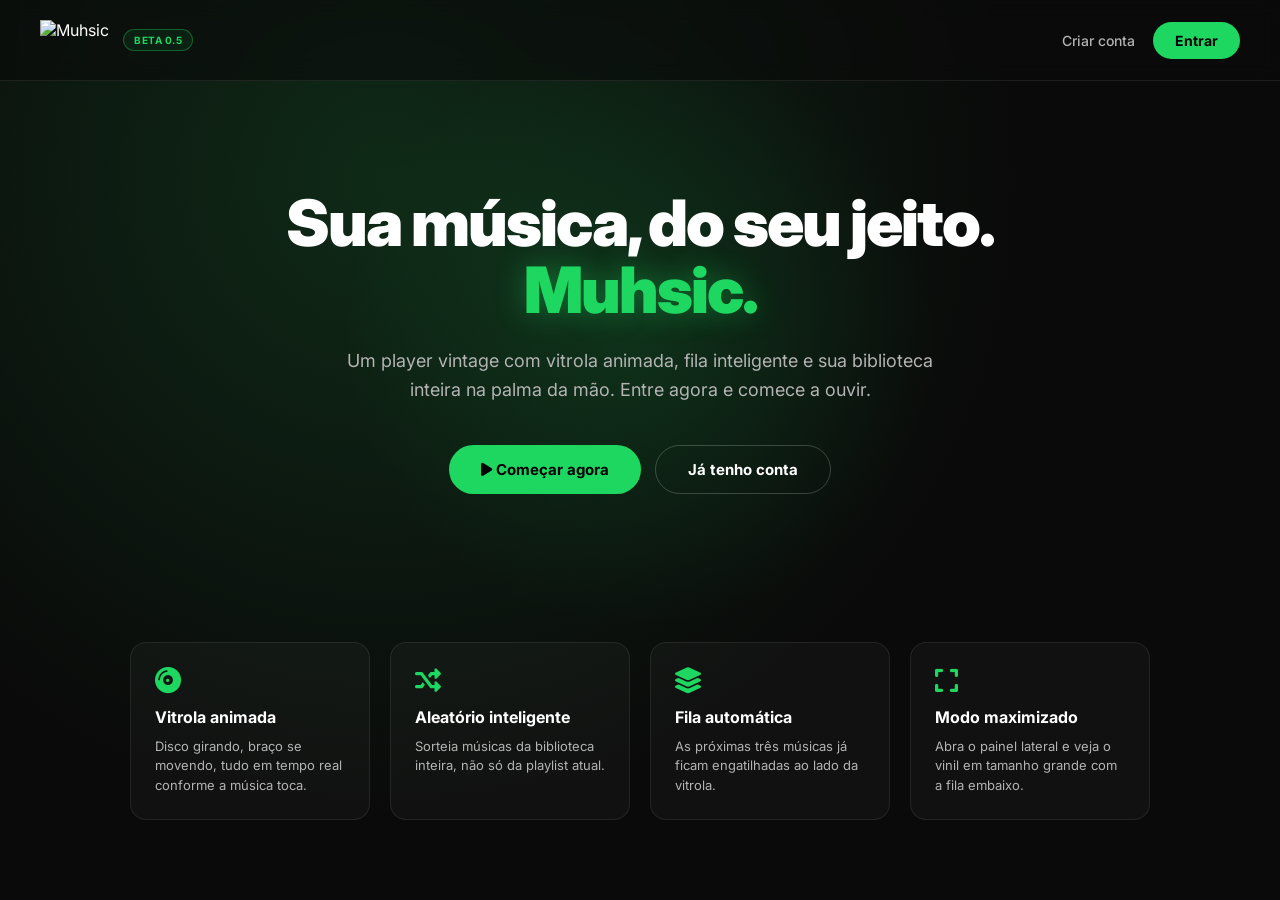
==== commit 0e445e9e: "Atualização de Arquivos + Identidade de Vinil" ====
--- a/index.html
+++ b/index.html
@@ -3,252 +3,138 @@
 <head>
     <meta charset="UTF-8">
     <meta name="viewport" content="width=device-width, initial-scale=1.0">
-    <title>Muhsic — Sua música, do seu jeito</title>
+    <title>Muhsic — Entrar</title>
 
-    <!-- Ícones e Fontes -->
     <link rel="stylesheet" href="https://cdnjs.cloudflare.com/ajax/libs/font-awesome/6.0.0-beta3/css/all.min.css">
-    <link href="https://fonts.googleapis.com/css2?family=Roboto:wght@300;400;500;700;900&display=swap" rel="stylesheet">
+    <link href="https://fonts.googleapis.com/css2?family=Inter:wght@300;400;500;600;700;800;900&display=swap" rel="stylesheet">
 
-    <!-- CSS -->
-    <link rel="stylesheet" href="css/style.css">
     <link rel="stylesheet" href="css/landing.css">
 </head>
-<body class="landing-body">
+<body>
 
-    <!-- ===== NAVBAR ===== -->
-    <nav class="landing-nav">
-        <a href="#top" class="landing-logo">
-            <img src="https://res.cloudinary.com/oizv8icb/image/upload/v1786581131/Muhsic.png" alt="Muhsic">
-        </a>
-        <div class="landing-nav-links">
-            <a href="#how">Como funciona</a>
-            <a href="#plans">Planos</a>
-            <a href="#about">Sobre</a>
-        </div>
-        <div class="landing-nav-actions">
-            <button class="btn-ghost" id="openLoginBtn">Entrar</button>
-            <button class="btn-primary" id="openRegisterBtn">Criar conta</button>
-        </div>
-    </nav>
+    <div class="landing">
 
-    <!-- ===== HERO ===== -->
-    <header class="hero" id="top">
-        <div class="hero-content">
-            <span class="hero-badge">◈ BETA 0.5</span>
-            <h1>Sua música,<br>do seu jeito.</h1>
-            <p class="hero-sub">
-                Muhsic é o player que se adapta a você. Organize suas playlists, curta seus álbuns favoritos e descubra músicas exclusivas — tudo em um só lugar.
+        <!-- ===== HEADER ===== -->
+        <header class="landing-header">
+            <div class="landing-brand">
+                <img src="https://res.cloudinary.com/oizv8icb/image/upload/v1786581131/Muhsic.png" alt="Muhsic">
+                <span class="version-badge">BETA 0.5</span>
+            </div>
+            <nav class="landing-nav">
+                <a id="navRegister">Criar conta</a>
+                <button class="btn-entrar-header" id="btnHeaderEntrar">Entrar</button>
+            </nav>
+        </header>
+
+        <!-- ===== HERO ===== -->
+        <main class="landing-hero">
+            <h1 class="landing-title">Sua música, do seu jeito. <span>Muhsic.</span></h1>
+            <p class="landing-sub">
+                Um player vintage com vitrola animada, fila inteligente e sua biblioteca
+                inteira na palma da mão. Entre agora e comece a ouvir.
             </p>
-            <div class="hero-actions">
-                <button class="btn-primary btn-large" id="heroRegisterBtn">
-                    Começar agora <i class="fas fa-arrow-right"></i>
+            <div class="landing-cta">
+                <button class="btn-primary" id="btnHeroComecar">
+                    <i class="fas fa-play"></i> Começar agora
                 </button>
-                <button class="btn-ghost btn-large" id="heroLoginBtn">
+                <button class="btn-secondary" id="btnHeroLogin">
                     Já tenho conta
                 </button>
             </div>
-            <p class="hero-note">
-                <i class="fas fa-shield-alt"></i> Grátis para sempre no plano Free
-            </p>
-        </div>
-        <div class="hero-visual">
-            <div class="hero-mockup">
-                <div class="mockup-bar"></div>
-                <div class="mockup-bar"></div>
-                <div class="mockup-bar short"></div>
-                <div class="mockup-card">
-                    <i class="fas fa-play-circle"></i>
-                </div>
+        </main>
+
+        <!-- ===== FEATURES ===== -->
+        <section class="landing-features">
+            <div class="feature-card">
+                <i class="fas fa-compact-disc"></i>
+                <h3>Vitrola animada</h3>
+                <p>Disco girando, braço se movendo, tudo em tempo real conforme a música toca.</p>
             </div>
-        </div>
-    </header>
+            <div class="feature-card">
+                <i class="fas fa-random"></i>
+                <h3>Aleatório inteligente</h3>
+                <p>Sorteia músicas da biblioteca inteira, não só da playlist atual.</p>
+            </div>
+            <div class="feature-card">
+                <i class="fas fa-layer-group"></i>
+                <h3>Fila automática</h3>
+                <p>As próximas três músicas já ficam engatilhadas ao lado da vitrola.</p>
+            </div>
+            <div class="feature-card">
+                <i class="fas fa-expand"></i>
+                <h3>Modo maximizado</h3>
+                <p>Abra o painel lateral e veja o vinil em tamanho grande com a fila embaixo.</p>
+            </div>
+        </section>
 
-    <!-- ===== COMO FUNCIONA ===== -->
-    <section class="how" id="how">
-        <h2 class="section-title">Como funciona</h2>
-        <p class="section-sub">Três passos simples pra começar a ouvir</p>
-        <div class="how-grid">
-            <div class="how-card">
-                <div class="how-icon"><i class="fas fa-user-plus"></i></div>
-                <h3>1. Crie sua conta</h3>
-                <p>Cadastro rápido e sem burocracia. Escolha seu plano e comece.</p>
-            </div>
-            <div class="how-card">
-                <div class="how-icon"><i class="fas fa-music"></i></div>
-                <h3>2. Monte sua biblioteca</h3>
-                <p>Curta músicas, salve álbuns e organize playlists do seu jeito.</p>
-            </div>
-            <div class="how-card">
-                <div class="how-icon"><i class="fas fa-headphones-alt"></i></div>
-                <h3>3. Aperte o play</h3>
-                <p>Player moderno, visualizador animado e controle total do som.</p>
-            </div>
-        </div>
-    </section>
+    </div>
 
-    <!-- ===== PLANOS ===== -->
-    <section class="plans" id="plans">
-        <h2 class="section-title">Escolha seu plano</h2>
-        <p class="section-sub">Do gratuito ao premium — você decide</p>
+    <!-- ===== MODAL LOGIN / REGISTER ===== -->
+    <div class="modal-overlay" id="authModal">
+        <div class="modal-panel">
+            <button class="modal-close" id="modalClose"><i class="fas fa-times"></i></button>
 
-        <div class="plans-grid">
-
-            <!-- FREE -->
-            <div class="plan-card" data-plan="free">
-                <div class="plan-badge free">🟢 Free</div>
-                <h3 class="plan-name">Muhsic Free</h3>
-                <p class="plan-desc">Pra quem tá começando</p>
-                <ul class="plan-features">
-                    <li><i class="fas fa-check"></i> Player básico</li>
-                    <li><i class="fas fa-check"></i> Biblioteca pessoal</li>
-                    <li><i class="fas fa-check"></i> 1 usuário</li>
-                    <li class="disabled"><i class="fas fa-times"></i> Anúncios exibidos</li>
-                    <li class="disabled"><i class="fas fa-times"></i> Sem temas personalizados</li>
-                    <li class="disabled"><i class="fas fa-times"></i> Sem músicas exclusivas</li>
-                </ul>
-                <button class="btn-plan btn-plan-free" data-plan="free">
-                    Começar grátis
-                </button>
+            <div class="modal-tabs">
+                <button class="modal-tab active" id="tabLogin">Entrar</button>
+                <button class="modal-tab" id="tabRegister">Criar conta</button>
             </div>
 
-            <!-- MUHSIC+ -->
-            <div class="plan-card featured" data-plan="plus">
-                <div class="plan-ribbon">Mais popular</div>
-                <div class="plan-badge plus">🟡 Muhsic+</div>
-                <h3 class="plan-name">Muhsic+</h3>
-                <p class="plan-desc">Pra quem quer mais</p>
-                <ul class="plan-features">
-                    <li><i class="fas fa-check"></i> <strong>Sem anúncios</strong></li>
-                    <li><i class="fas fa-check"></i> Temas personalizados</li>
-                    <li><i class="fas fa-check"></i> Músicas exclusivas</li>
-                    <li><i class="fas fa-check"></i> Até 2 usuários</li>
-                    <li><i class="fas fa-check"></i> Player básico</li>
-                </ul>
-                <button class="btn-plan btn-plan-plus" data-plan="plus">
-                    Assinar Muhsic+
-                </button>
+            <!-- LOGIN -->
+            <div id="paneLogin">
+                <h2>Bem-vindo de volta</h2>
+                <p class="modal-sub">Entre com sua conta para ouvir sua biblioteca</p>
+                <form class="modal-form" id="loginForm">
+                    <label class="modal-field">
+                        <i class="fas fa-user"></i>
+                        <input type="text" id="loginUser" placeholder="Usuário" required autocomplete="username">
+                    </label>
+                    <label class="modal-field">
+                        <i class="fas fa-lock"></i>
+                        <input type="password" id="loginPass" placeholder="Senha" required autocomplete="current-password">
+                    </label>
+                    <button type="submit" class="modal-btn">
+                        <i class="fas fa-sign-in-alt"></i> Entrar
+                    </button>
+                    <p class="modal-msg" id="loginMsg"></p>
+                </form>
             </div>
 
-            <!-- PREMIUM -->
-            <div class="plan-card" data-plan="premium">
-                <div class="plan-badge premium">🟣 Premium</div>
-                <h3 class="plan-name">Muhsic Premium</h3>
-                <p class="plan-desc">Pra quem quer tudo</p>
-                <ul class="plan-features">
-                    <li><i class="fas fa-check"></i> <strong>Tudo do Muhsic+</strong></li>
-                    <li><i class="fas fa-check"></i> Download offline</li>
-                    <li><i class="fas fa-check"></i> Qualidade máxima</li>
-                    <li><i class="fas fa-check"></i> Até 4 usuários</li>
-                    <li><i class="fas fa-check"></i> Suporte prioritário</li>
-                </ul>
-                <button class="btn-plan btn-plan-premium" data-plan="premium">
-                    Assinar Premium
-                </button>
+            <!-- REGISTER -->
+            <div id="paneRegister" class="hidden">
+                <h2>Criar conta</h2>
+                <p class="modal-sub">Leva menos de um minuto</p>
+                <form class="modal-form" id="registerForm">
+                    <label class="modal-field">
+                        <i class="fas fa-user"></i>
+                        <input type="text" id="regName" placeholder="Nome de usuário" required>
+                    </label>
+                    <label class="modal-field">
+                        <i class="fas fa-envelope"></i>
+                        <input type="email" id="regEmail" placeholder="E-mail" required>
+                    </label>
+                    <label class="modal-field">
+                        <i class="fas fa-lock"></i>
+                        <input type="password" id="regPass" placeholder="Senha (mín. 4)" required minlength="4">
+                    </label>
+                    <label class="modal-field">
+                        <i class="fas fa-crown"></i>
+                        <select id="regPlan">
+                            <option value="free">Plano Free</option>
+                            <option value="plus">Muhsic+</option>
+                            <option value="premium">Premium</option>
+                        </select>
+                    </label>
+                    <button type="submit" class="modal-btn">
+                        <i class="fas fa-user-plus"></i> Criar conta
+                    </button>
+                    <p class="modal-msg" id="registerMsg"></p>
+                </form>
             </div>
 
         </div>
-    </section>
-
-    <!-- ===== SOBRE ===== -->
-    <section class="about" id="about">
-        <h2 class="section-title">Sobre o Muhsic</h2>
-        <p class="about-text">
-            Muhsic é um projeto fictício desenvolvido para fins acadêmicos. Ele foi criado
-            por <strong>Murilo N.B</strong> como parte do trabalho da faculdade e faz parte
-            do grupo <strong>MPS — MapleProjectSeries</strong>.
-        </p>
-        <p class="about-text">
-            Toda a interface, banco de dados simulado e sistema de planos foram projetados
-            do zero em HTML, CSS e JavaScript puro — sem frameworks.
-        </p>
-    </section>
-
-    <!-- ===== FOOTER ===== -->
-    <footer class="landing-footer">
-        <div class="footer-inner">
-            <div class="footer-brand">
-                <img src="https://res.cloudinary.com/oizv8icb/image/upload/v1786581131/Muhsic.png" alt="Muhsic">
-                <p>Copyright © 2026 Muhsic<br>MPS — MapleProjectSeries</p>
-            </div>
-            <div class="footer-links">
-                <a href="#how">Como funciona</a>
-                <a href="#plans">Planos</a>
-                <a href="#about">Sobre</a>
-            </div>
-        </div>
-    </footer>
-
-    <!-- ===== MODAL: LOGIN ===== -->
-    <div class="modal-overlay" id="loginModal">
-        <div class="modal">
-            <button class="modal-close" data-close="loginModal"><i class="fas fa-times"></i></button>
-            <div class="modal-logo">
-                <img src="https://res.cloudinary.com/oizv8icb/image/upload/v1786581131/Muhsic.png" alt="Muhsic">
-            </div>
-            <h2>Bem-vindo de volta</h2>
-            <p class="modal-sub">Entre na sua conta Muhsic</p>
-
-            <div class="modal-field">
-                <i class="fas fa-user"></i>
-                <input type="text" id="loginUser" placeholder="Usuário" autocomplete="username">
-            </div>
-            <div class="modal-field">
-                <i class="fas fa-lock"></i>
-                <input type="password" id="loginPassword" placeholder="Senha" autocomplete="current-password">
-            </div>
-
-            <div class="modal-error" id="loginError"></div>
-
-            <button class="btn-primary btn-block" id="loginButton">
-                Entrar <i class="fas fa-arrow-right"></i>
-            </button>
-
-            <p class="modal-switch">
-                Não tem conta?
-                <a href="#" id="switchToRegister">Criar agora</a>
-            </p>
-        </div>
     </div>
 
-    <!-- ===== MODAL: REGISTER ===== -->
-    <div class="modal-overlay" id="registerModal">
-        <div class="modal">
-            <button class="modal-close" data-close="registerModal"><i class="fas fa-times"></i></button>
-            <div class="modal-logo">
-                <img src="https://res.cloudinary.com/oizv8icb/image/upload/v1786581131/Muhsic.png" alt="Muhsic">
-            </div>
-            <h2>Criar sua conta</h2>
-            <p class="modal-sub">É rápido, é grátis, é Muhsic</p>
-
-            <div class="modal-field">
-                <i class="fas fa-user"></i>
-                <input type="text" id="registerName" placeholder="Nome de usuário" autocomplete="username">
-            </div>
-            <div class="modal-field">
-                <i class="fas fa-lock"></i>
-                <input type="password" id="registerPass" placeholder="Senha" autocomplete="new-password">
-            </div>
-            <div class="modal-field">
-                <i class="fas fa-lock"></i>
-                <input type="password" id="registerPass2" placeholder="Confirme a senha" autocomplete="new-password">
-            </div>
-
-            <div class="modal-error" id="registerError"></div>
-
-            <button class="btn-primary btn-block" id="registerButton">
-                Criar conta <i class="fas fa-arrow-right"></i>
-            </button>
-
-            <p class="modal-switch">
-                Já tem conta?
-                <a href="#" id="switchToLogin">Entrar</a>
-            </p>
-        </div>
-    </div>
-
-    <!-- ===== SCRIPTS ===== -->
     <script src="js/users.js"></script>
-    <script src="js/register.js"></script>
     <script src="js/login.js"></script>
 </body>
 </html>
--- a/css/landing.css
+++ b/css/landing.css
@@ -1,596 +1,369 @@
 /* ============================================================
    MUHSIC — LANDING.CSS
-   Estilos exclusivos da página index.html
+   Estilos exclusivos da landing/login (index.html)
    ============================================================ */
 
-.landing-body {
-    overflow-y:auto !important;
-    overflow-x:hidden;
-    background:var(--bg-dark);
-    display:block;
-    min-height:100vh;
-}
-
-/* ===== NAVBAR ===== */
+* { margin: 0; padding: 0; box-sizing: border-box; }
+
+:root {
+    --green: #1ed760;
+    --green-hover: #2af06d;
+    --bg: #0a0a0a;
+    --text: #fff;
+    --muted: #b3b3b3;
+    --border: rgba(255,255,255,0.08);
+    --font: 'Inter', -apple-system, BlinkMacSystemFont, 'Segoe UI', Roboto, sans-serif;
+}
+
+html, body {
+    height: 100%;
+    font-family: var(--font);
+    background: radial-gradient(circle at 30% 20%, #0f2a17 0%, var(--bg) 55%);
+    color: var(--text);
+    overflow-x: hidden;
+}
+
+.landing {
+    min-height: 100vh;
+    display: flex;
+    flex-direction: column;
+}
+
+/* ===== HEADER ===== */
+.landing-header {
+    display: flex;
+    align-items: center;
+    justify-content: space-between;
+    padding: 20px 40px;
+    border-bottom: 1px solid var(--border);
+    background: rgba(10,10,10,0.6);
+    backdrop-filter: blur(10px);
+    position: sticky;
+    top: 0;
+    z-index: 10;
+}
+
+.landing-brand {
+    display: flex;
+    align-items: center;
+    gap: 14px;
+}
+.landing-brand img { height: 40px; width: auto; }
+.version-badge {
+    font-size: 10px;
+    font-weight: 700;
+    color: var(--green);
+    border: 1px solid rgba(30,215,96,0.35);
+    background: rgba(30,215,96,0.08);
+    padding: 4px 10px;
+    border-radius: 20px;
+    letter-spacing: 0.5px;
+}
+
 .landing-nav {
-    position:fixed;
-    top:0;
-    left:0;
-    right:0;
-    height:72px;
-    display:flex;
-    align-items:center;
-    justify-content:space-between;
-    padding:0 40px;
-    background:rgba(18,18,18,0.85);
-    backdrop-filter:blur(12px);
-    border-bottom:1px solid rgba(255,255,255,0.05);
-    z-index:100;
-}
-.landing-logo img {
-    height:40px;
-    width:auto;
-}
-.landing-nav-links {
-    display:flex;
-    gap:32px;
-}
-.landing-nav-links a {
-    color:var(--text-secondary);
-    text-decoration:none;
-    font-size:14px;
-    font-weight:500;
-    transition:color var(--transition);
-}
-.landing-nav-links a:hover { color:var(--text-primary); }
-.landing-nav-actions {
-    display:flex;
-    gap:12px;
+    display: flex;
+    align-items: center;
+    gap: 18px;
+}
+.landing-nav a {
+    color: var(--muted);
+    text-decoration: none;
+    font-size: 14px;
+    font-weight: 500;
+    transition: color 0.2s;
+    cursor: pointer;
+}
+.landing-nav a:hover { color: #fff; }
+
+.btn-entrar-header {
+    background: var(--green);
+    color: #000;
+    border: none;
+    padding: 10px 22px;
+    border-radius: 24px;
+    font-family: var(--font);
+    font-size: 14px;
+    font-weight: 700;
+    cursor: pointer;
+    transition: transform 0.15s, box-shadow 0.2s;
+}
+.btn-entrar-header:hover {
+    transform: translateY(-1px);
+    box-shadow: 0 6px 20px rgba(30,215,96,0.35);
 }
 
 /* ===== HERO ===== */
-.hero {
-    display:flex;
-    align-items:center;
-    justify-content:space-between;
-    gap:60px;
-    padding:160px 80px 100px 80px;
-    max-width:1400px;
-    margin:0 auto;
-    min-height:100vh;
-}
-.hero-content { flex:1; max-width:600px; }
-.hero-badge {
-    display:inline-block;
-    color:var(--green-spotify);
-    font-size:12px;
-    font-weight:600;
-    background:rgba(29,185,84,0.1);
-    padding:6px 14px;
-    border-radius:20px;
-    border:1px solid rgba(29,185,84,0.3);
-    margin-bottom:24px;
-    letter-spacing:1px;
-}
-.hero h1 {
-    font-size:64px;
-    font-weight:900;
-    line-height:1.05;
-    letter-spacing:-2px;
-    margin-bottom:24px;
-    background:linear-gradient(135deg, #fff 0%, #b3b3b3 100%);
-    -webkit-background-clip:text;
-    -webkit-text-fill-color:transparent;
-    background-clip:text;
-}
-.hero-sub {
-    font-size:18px;
-    color:var(--text-secondary);
-    line-height:1.6;
-    margin-bottom:36px;
-}
-.hero-actions {
-    display:flex;
-    gap:16px;
-    flex-wrap:wrap;
-    margin-bottom:24px;
-}
-.hero-note {
-    font-size:13px;
-    color:var(--text-muted);
-}
-.hero-note i { color:var(--green-spotify); margin-right:6px; }
-
-.hero-visual {
-    flex:1;
-    max-width:500px;
-    display:flex;
-    justify-content:center;
-}
-.hero-mockup {
-    width:100%;
-    max-width:420px;
-    background:linear-gradient(160deg, #1a1a1a, #0a0a0a);
-    border:1px solid rgba(255,255,255,0.08);
-    border-radius:20px;
-    padding:32px;
-    box-shadow:0 30px 80px rgba(0,0,0,0.6), 0 0 100px rgba(29,185,84,0.15);
-    position:relative;
-    overflow:hidden;
-}
-.hero-mockup::before {
-    content:'';
-    position:absolute;
-    top:-50%;
-    right:-50%;
-    width:200%;
-    height:200%;
-    background:radial-gradient(circle, rgba(29,185,84,0.15) 0%, transparent 60%);
-    animation: mockupGlow 6s ease-in-out infinite;
-}
-@keyframes mockupGlow {
-    0%, 100% { transform:translate(0, 0); }
-    50% { transform:translate(-10%, 10%); }
-}
-.mockup-bar {
-    height:10px;
-    background:rgba(255,255,255,0.06);
-    border-radius:6px;
-    margin-bottom:14px;
-    position:relative;
-}
-.mockup-bar.short { width:60%; }
-.mockup-card {
-    margin-top:30px;
-    background:linear-gradient(135deg, var(--green-spotify), #0f7a2f);
-    border-radius:14px;
-    height:180px;
-    display:flex;
-    align-items:center;
-    justify-content:center;
-    position:relative;
-    box-shadow:0 10px 40px rgba(29,185,84,0.4);
-}
-.mockup-card i {
-    font-size:64px;
-    color:#000;
-    animation: pulsePlay 2s ease-in-out infinite;
-}
-@keyframes pulsePlay {
-    0%, 100% { transform:scale(1); }
-    50% { transform:scale(1.1); }
-}
-
-/* ===== SECTIONS ===== */
-.section-title {
-    font-size:42px;
-    font-weight:900;
-    text-align:center;
-    letter-spacing:-1px;
-    margin-bottom:12px;
-}
-.section-sub {
-    text-align:center;
-    color:var(--text-secondary);
-    font-size:16px;
-    margin-bottom:56px;
-}
-
-/* ===== HOW IT WORKS ===== */
-.how {
-    padding:100px 80px;
-    max-width:1200px;
-    margin:0 auto;
-}
-.how-grid {
-    display:grid;
-    grid-template-columns:repeat(auto-fit, minmax(280px,1fr));
-    gap:28px;
-}
-.how-card {
-    background:var(--bg-card);
-    border:1px solid rgba(255,255,255,0.05);
-    border-radius:16px;
-    padding:36px 28px;
-    text-align:center;
-    transition:all 0.3s ease;
-}
-.how-card:hover {
-    transform:translateY(-6px);
-    border-color:rgba(29,185,84,0.3);
-    box-shadow:0 20px 40px rgba(0,0,0,0.5);
-}
-.how-icon {
-    width:70px;
-    height:70px;
-    margin:0 auto 20px;
-    border-radius:50%;
-    background:linear-gradient(135deg, var(--green-spotify), #0f7a2f);
-    display:flex;
-    align-items:center;
-    justify-content:center;
-    font-size:28px;
-    color:#000;
-    box-shadow:0 8px 24px rgba(29,185,84,0.3);
-}
-.how-card h3 {
-    font-size:20px;
-    font-weight:700;
-    margin-bottom:12px;
-}
-.how-card p {
-    font-size:14px;
-    color:var(--text-secondary);
-    line-height:1.6;
-}
-
-/* ===== PLANS ===== */
-.plans {
-    padding:100px 80px;
-    max-width:1300px;
-    margin:0 auto;
-}
-.plans-grid {
-    display:grid;
-    grid-template-columns:repeat(auto-fit, minmax(300px,1fr));
-    gap:28px;
-    align-items:stretch;
-}
-.plan-card {
-    background:var(--bg-card);
-    border:1px solid rgba(255,255,255,0.06);
-    border-radius:20px;
-    padding:36px 28px;
-    display:flex;
-    flex-direction:column;
-    position:relative;
-    transition:all 0.3s ease;
-}
-.plan-card:hover {
-    transform:translateY(-6px);
-    border-color:rgba(255,255,255,0.15);
-}
-.plan-card.featured {
-    border-color:var(--gold);
-    box-shadow:0 0 60px rgba(255,215,0,0.15);
-    transform:scale(1.03);
-}
-.plan-card.featured:hover {
-    transform:scale(1.03) translateY(-6px);
-    box-shadow:0 0 80px rgba(255,215,0,0.25);
-}
-.plan-ribbon {
-    position:absolute;
-    top:-14px;
-    left:50%;
-    transform:translateX(-50%);
-    background:var(--gold);
-    color:#000;
-    font-size:11px;
-    font-weight:800;
-    padding:6px 16px;
-    border-radius:20px;
-    letter-spacing:1px;
-    text-transform:uppercase;
-}
-.plan-badge {
-    display:inline-block;
-    align-self:flex-start;
-    font-size:12px;
-    font-weight:700;
-    padding:5px 12px;
-    border-radius:14px;
-    margin-bottom:16px;
-}
-.plan-badge.free {
-    background:rgba(29,185,84,0.15);
-    color:var(--green-spotify);
-    border:1px solid rgba(29,185,84,0.4);
-}
-.plan-badge.plus {
-    background:rgba(255,215,0,0.15);
-    color:var(--gold);
-    border:1px solid rgba(255,215,0,0.4);
-}
-.plan-badge.premium {
-    background:rgba(160,32,240,0.15);
-    color:var(--premium-purple);
-    border:1px solid rgba(160,32,240,0.4);
-}
-.plan-name {
-    font-size:28px;
-    font-weight:900;
-    margin-bottom:4px;
-}
-.plan-desc {
-    font-size:14px;
-    color:var(--text-secondary);
-    margin-bottom:24px;
-}
-.plan-features {
-    list-style:none;
-    margin-bottom:32px;
-    flex:1;
-}
-.plan-features li {
-    padding:10px 0;
-    font-size:14px;
-    color:var(--text-secondary);
-    display:flex;
-    align-items:center;
-    gap:12px;
-    border-bottom:1px solid rgba(255,255,255,0.04);
-}
-.plan-features li:last-child { border-bottom:none; }
-.plan-features li i {
-    color:var(--green-spotify);
-    font-size:14px;
-    width:18px;
-    text-align:center;
-}
-.plan-features li.disabled {
-    color:var(--text-muted);
-}
-.plan-features li.disabled i {
-    color:var(--text-muted);
-}
-.plan-features li strong { color:#fff; }
-
-.btn-plan {
-    width:100%;
-    padding:14px 20px;
-    border:none;
-    border-radius:30px;
-    font-size:15px;
-    font-weight:700;
-    cursor:pointer;
-    transition:all 0.25s ease;
-    font-family:var(--font);
-}
-.btn-plan-free {
-    background:transparent;
-    color:#fff;
-    border:2px solid rgba(255,255,255,0.2);
-}
-.btn-plan-free:hover {
-    background:rgba(255,255,255,0.1);
-    border-color:#fff;
-}
-.btn-plan-plus {
-    background:var(--gold);
-    color:#000;
-}
-.btn-plan-plus:hover {
-    transform:scale(1.03);
-    box-shadow:0 10px 30px rgba(255,215,0,0.4);
-}
-.btn-plan-premium {
-    background:var(--premium-purple);
-    color:#fff;
-}
-.btn-plan-premium:hover {
-    transform:scale(1.03);
-    box-shadow:0 10px 30px rgba(160,32,240,0.4);
-}
-
-/* ===== ABOUT ===== */
-.about {
-    padding:100px 80px;
-    max-width:900px;
-    margin:0 auto;
-    text-align:center;
-}
-.about-text {
-    font-size:17px;
-    color:var(--text-secondary);
-    line-height:1.8;
-    margin-bottom:20px;
-}
-.about-text strong { color:var(--green-spotify); }
-
-/* ===== FOOTER ===== */
-.landing-footer {
-    background:#0a0a0a;
-    border-top:1px solid rgba(255,255,255,0.05);
-    padding:48px 80px;
-    margin-top:60px;
-}
-.footer-inner {
-    max-width:1200px;
-    margin:0 auto;
-    display:flex;
-    align-items:center;
-    justify-content:space-between;
-    flex-wrap:wrap;
-    gap:24px;
-}
-.footer-brand img {
-    height:36px;
-    margin-bottom:12px;
-}
-.footer-brand p {
-    font-size:13px;
-    color:var(--text-muted);
-    line-height:1.6;
-}
-.footer-links {
-    display:flex;
-    gap:32px;
-}
-.footer-links a {
-    color:var(--text-secondary);
-    text-decoration:none;
-    font-size:14px;
-    transition:color var(--transition);
-}
-.footer-links a:hover { color:var(--green-spotify); }
-
-/* ============================================================
-   MODAIS (Login / Register)
-   ============================================================ */
+.landing-hero {
+    flex: 1;
+    display: flex;
+    flex-direction: column;
+    align-items: center;
+    justify-content: center;
+    text-align: center;
+    padding: 60px 24px;
+    gap: 24px;
+    position: relative;
+}
+
+.landing-hero::before {
+    content: '';
+    position: absolute;
+    top: -100px; left: 50%;
+    transform: translateX(-50%);
+    width: 700px; height: 700px;
+    background: radial-gradient(circle, rgba(30,215,96,0.12) 0%, transparent 60%);
+    pointer-events: none;
+    z-index: 0;
+}
+
+.landing-hero > * { position: relative; z-index: 1; }
+
+.landing-title {
+    font-size: clamp(36px, 5vw, 64px);
+    font-weight: 900;
+    letter-spacing: -2px;
+    line-height: 1.05;
+    max-width: 900px;
+}
+.landing-title span {
+    color: var(--green);
+    text-shadow: 0 0 30px rgba(30,215,96,0.4);
+}
+
+.landing-sub {
+    font-size: clamp(15px, 1.6vw, 18px);
+    color: var(--muted);
+    max-width: 620px;
+    line-height: 1.6;
+}
+
+.landing-cta {
+    display: flex;
+    gap: 14px;
+    margin-top: 16px;
+    flex-wrap: wrap;
+    justify-content: center;
+}
+
+.btn-primary, .btn-secondary {
+    padding: 14px 32px;
+    border-radius: 30px;
+    font-family: var(--font);
+    font-size: 15px;
+    font-weight: 700;
+    cursor: pointer;
+    transition: all 0.2s;
+    border: none;
+}
+.btn-primary {
+    background: var(--green);
+    color: #000;
+}
+.btn-primary:hover {
+    background: var(--green-hover);
+    transform: translateY(-2px);
+    box-shadow: 0 10px 30px rgba(30,215,96,0.4);
+}
+.btn-secondary {
+    background: transparent;
+    color: #fff;
+    border: 1px solid rgba(255,255,255,0.2);
+}
+.btn-secondary:hover {
+    border-color: #fff;
+    background: rgba(255,255,255,0.05);
+}
+
+/* ===== FEATURES ===== */
+.landing-features {
+    display: grid;
+    grid-template-columns: repeat(auto-fit, minmax(220px, 1fr));
+    gap: 20px;
+    padding: 40px 40px 80px 40px;
+    max-width: 1100px;
+    margin: 0 auto;
+    width: 100%;
+}
+
+.feature-card {
+    background: rgba(255,255,255,0.03);
+    border: 1px solid var(--border);
+    border-radius: 16px;
+    padding: 24px;
+    display: flex;
+    flex-direction: column;
+    gap: 10px;
+}
+.feature-card i {
+    font-size: 26px;
+    color: var(--green);
+    margin-bottom: 4px;
+}
+.feature-card h3 {
+    font-size: 16px;
+    font-weight: 700;
+}
+.feature-card p {
+    font-size: 13px;
+    color: var(--muted);
+    line-height: 1.5;
+}
+
+/* ===== MODAL LOGIN/REGISTER ===== */
 .modal-overlay {
-    position:fixed;
-    inset:0;
-    background:rgba(0,0,0,0.75);
-    backdrop-filter:blur(6px);
-    display:none;
-    align-items:center;
-    justify-content:center;
-    z-index:1000;
-    padding:20px;
-    opacity:0;
-    transition:opacity 0.25s ease;
-}
-.modal-overlay.active {
-    display:flex;
-    opacity:1;
-}
-.modal {
-    background:#181818;
-    border:1px solid rgba(255,255,255,0.08);
-    border-radius:20px;
-    padding:40px 36px;
-    width:100%;
-    max-width:440px;
-    position:relative;
-    box-shadow:0 30px 80px rgba(0,0,0,0.8);
-    animation:modalIn 0.35s cubic-bezier(0.25, 0.46, 0.45, 0.94);
-}
-@keyframes modalIn {
-    from { transform:translateY(20px) scale(0.95); opacity:0; }
-    to { transform:translateY(0) scale(1); opacity:1; }
-}
+    position: fixed;
+    inset: 0;
+    background: rgba(0,0,0,0.8);
+    backdrop-filter: blur(8px);
+    display: none;
+    align-items: center;
+    justify-content: center;
+    z-index: 1000;
+    padding: 20px;
+}
+.modal-overlay.active { display: flex; }
+
+.modal-panel {
+    background: #101010;
+    border: 1px solid var(--border);
+    border-radius: 20px;
+    width: 100%;
+    max-width: 440px;
+    padding: 32px 28px 28px 28px;
+    position: relative;
+    box-shadow: 0 30px 80px rgba(0,0,0,0.8);
+    animation: fadeUp 0.25s ease;
+}
+@keyframes fadeUp {
+    from { opacity: 0; transform: translateY(20px); }
+    to   { opacity: 1; transform: translateY(0); }
+}
+
 .modal-close {
-    position:absolute;
-    top:16px;
-    right:16px;
-    width:36px;
-    height:36px;
-    border-radius:50%;
-    background:rgba(255,255,255,0.05);
-    border:none;
-    color:var(--text-secondary);
-    font-size:16px;
-    cursor:pointer;
-    transition:all var(--transition);
-    display:flex;
-    align-items:center;
-    justify-content:center;
+    position: absolute;
+    top: 14px; right: 14px;
+    width: 34px; height: 34px;
+    border-radius: 50%;
+    border: none;
+    background: rgba(255,255,255,0.05);
+    color: var(--muted);
+    font-size: 15px;
+    cursor: pointer;
+    display: flex;
+    align-items: center;
+    justify-content: center;
+    transition: all 0.2s;
 }
 .modal-close:hover {
-    background:rgba(255,255,255,0.1);
-    color:#fff;
-    transform:rotate(90deg);
-}
-.modal-logo {
-    text-align:center;
-    margin-bottom:20px;
-}
-.modal-logo img {
-    height:48px;
-    width:auto;
-}
-.modal h2 {
-    font-size:26px;
-    font-weight:800;
-    text-align:center;
-    margin-bottom:6px;
-}
-.modal-sub {
-    font-size:14px;
-    color:var(--text-secondary);
-    text-align:center;
-    margin-bottom:28px;
+    background: rgba(255,255,255,0.1);
+    color: #fff;
+    transform: rotate(90deg);
+}
+
+.modal-tabs {
+    display: flex;
+    gap: 6px;
+    background: rgba(255,255,255,0.04);
+    border-radius: 12px;
+    padding: 4px;
+    margin-bottom: 24px;
+}
+.modal-tab {
+    flex: 1;
+    background: transparent;
+    border: none;
+    color: var(--muted);
+    font-family: var(--font);
+    font-size: 14px;
+    font-weight: 600;
+    padding: 10px;
+    border-radius: 9px;
+    cursor: pointer;
+    transition: all 0.2s;
+}
+.modal-tab.active {
+    background: var(--green);
+    color: #000;
+}
+
+.modal-panel h2 {
+    font-size: 22px;
+    font-weight: 800;
+    margin-bottom: 4px;
+}
+.modal-panel .modal-sub {
+    font-size: 13px;
+    color: var(--muted);
+    margin-bottom: 20px;
+}
+
+.modal-form {
+    display: flex;
+    flex-direction: column;
+    gap: 12px;
 }
 .modal-field {
-    display:flex;
-    align-items:center;
-    gap:12px;
-    background:#2a2a2a;
-    border:1.5px solid #333;
-    border-radius:12px;
-    padding:0 16px;
-    margin-bottom:14px;
-    transition:border-color var(--transition);
+    display: flex;
+    align-items: center;
+    gap: 10px;
+    background: rgba(0,0,0,0.5);
+    border: 1px solid var(--border);
+    border-radius: 12px;
+    padding: 12px 14px;
+    transition: border-color 0.2s;
 }
 .modal-field:focus-within {
-    border-color:var(--green-spotify);
-    background:#2e2e2e;
-}
-.modal-field i {
-    color:var(--text-muted);
-    font-size:16px;
-    width:18px;
-}
-.modal-field input {
-    flex:1;
-    background:transparent;
-    border:none;
-    color:#fff;
-    font-size:15px;
-    padding:14px 0;
-    outline:none;
-    font-family:var(--font);
-}
-.modal-field input::placeholder { color:#888; }
-
-.modal-error {
-    color:#ff6b6b;
-    font-size:13px;
-    text-align:center;
-    min-height:20px;
-    margin-bottom:8px;
-}
-.modal-switch {
-    text-align:center;
-    font-size:14px;
-    color:var(--text-secondary);
-    margin-top:20px;
-}
-.modal-switch a {
-    color:var(--green-spotify);
-    font-weight:600;
-    text-decoration:none;
-    transition:color var(--transition);
-}
-.modal-switch a:hover { color:var(--green-hover); }
-
-/* ============================================================
-   RESPONSIVO — LANDING
-   ============================================================ */
-@media (max-width:1024px) {
-    .landing-nav { padding:0 24px; }
-    .landing-nav-links { display:none; }
-    .hero {
-        flex-direction:column;
-        padding:140px 40px 80px 40px;
-        gap:60px;
-        min-height:auto;
-    }
-    .hero h1 { font-size:48px; }
-    .hero-visual { max-width:100%; }
-    .how, .plans, .about { padding:80px 40px; }
-    .section-title { font-size:34px; }
-    .landing-footer { padding:40px 40px; }
-}
-
-@media (max-width:600px) {
-    .landing-nav { padding:0 16px; height:64px; }
-    .landing-logo img { height:32px; }
-    .landing-nav-actions .btn-ghost { display:none; }
-    .hero { padding:120px 20px 60px 20px; gap:40px; }
-    .hero h1 { font-size:36px; letter-spacing:-1px; }
-    .hero-sub { font-size:16px; }
-    .hero-actions { flex-direction:column; }
-    .hero-actions .btn-large { width:100%; justify-content:center; }
-    .how, .plans, .about { padding:60px 20px; }
-    .section-title { font-size:28px; }
-    .section-sub { font-size:14px; margin-bottom:40px; }
-    .plan-card.featured { transform:none; }
-    .plan-card.featured:hover { transform:translateY(-6px); }
-    .landing-footer { padding:32px 20px; }
-    .footer-inner { flex-direction:column; text-align:center; }
-    .footer-links { justify-content:center; gap:20px; }
-    .modal { padding:32px 24px; }
-    .modal h2 { font-size:22px; }
+    border-color: var(--green);
+}
+.modal-field i { color: var(--muted); font-size: 14px; width: 16px; text-align: center; }
+.modal-field input, .modal-field select {
+    flex: 1;
+    background: transparent;
+    border: none;
+    outline: none;
+    color: #fff;
+    font-family: var(--font);
+    font-size: 14px;
+}
+.modal-field input::placeholder { color: #666; }
+.modal-field select { cursor: pointer; }
+.modal-field select option { background: #101010; color: #fff; }
+
+.modal-btn {
+    background: var(--green);
+    color: #000;
+    border: none;
+    border-radius: 12px;
+    padding: 13px;
+    font-family: var(--font);
+    font-size: 15px;
+    font-weight: 700;
+    cursor: pointer;
+    display: flex;
+    align-items: center;
+    justify-content: center;
+    gap: 8px;
+    transition: all 0.2s;
+    margin-top: 6px;
+}
+.modal-btn:hover {
+    background: var(--green-hover);
+    transform: translateY(-1px);
+    box-shadow: 0 8px 24px rgba(30,215,96,0.35);
+}
+
+.modal-msg {
+    min-height: 18px;
+    font-size: 13px;
+    text-align: center;
+}
+.modal-msg.error { color: #ff6b6b; }
+.modal-msg.success { color: var(--green); }
+
+.hidden { display: none !important; }
+
+@media (max-width: 600px) {
+    .landing-header { padding: 14px 20px; }
+    .landing-nav a:not(.btn-entrar-header) { display: none; }
+    .landing-features { padding: 20px 20px 60px 20px; }
 }
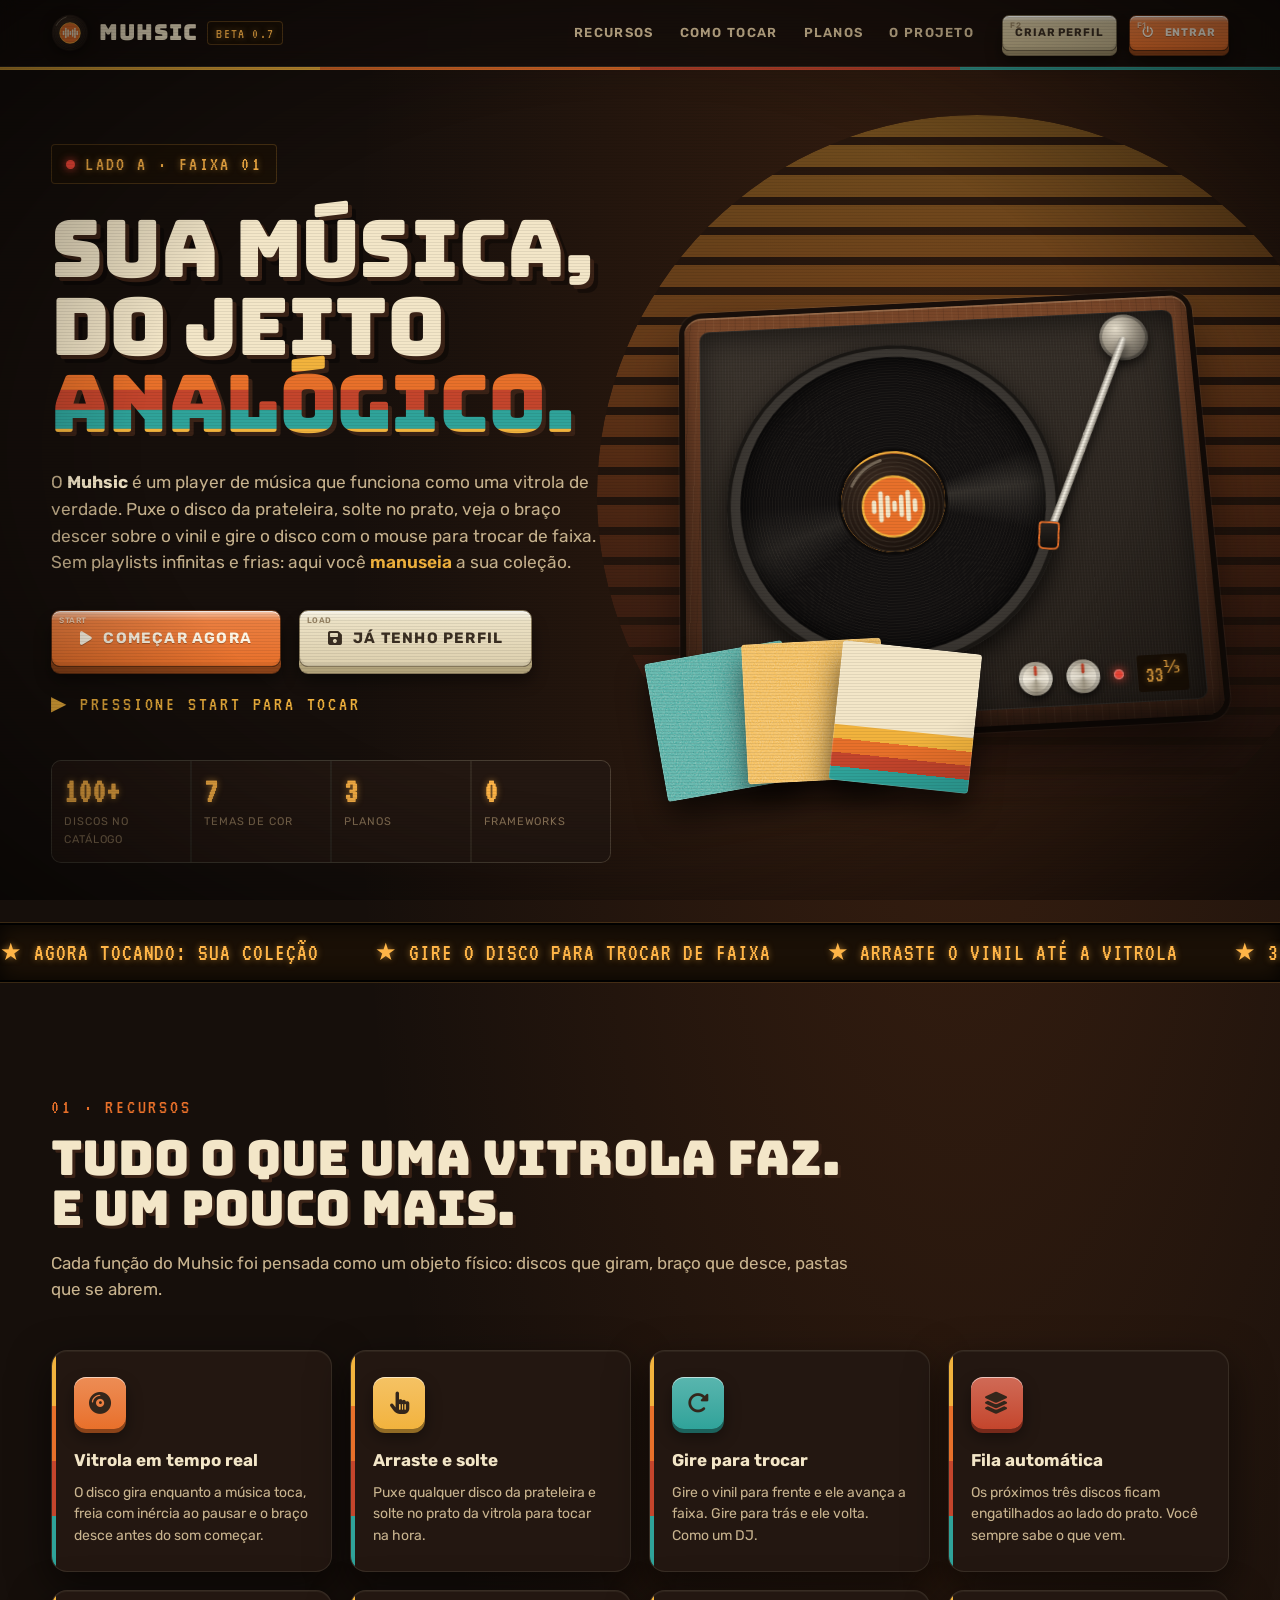
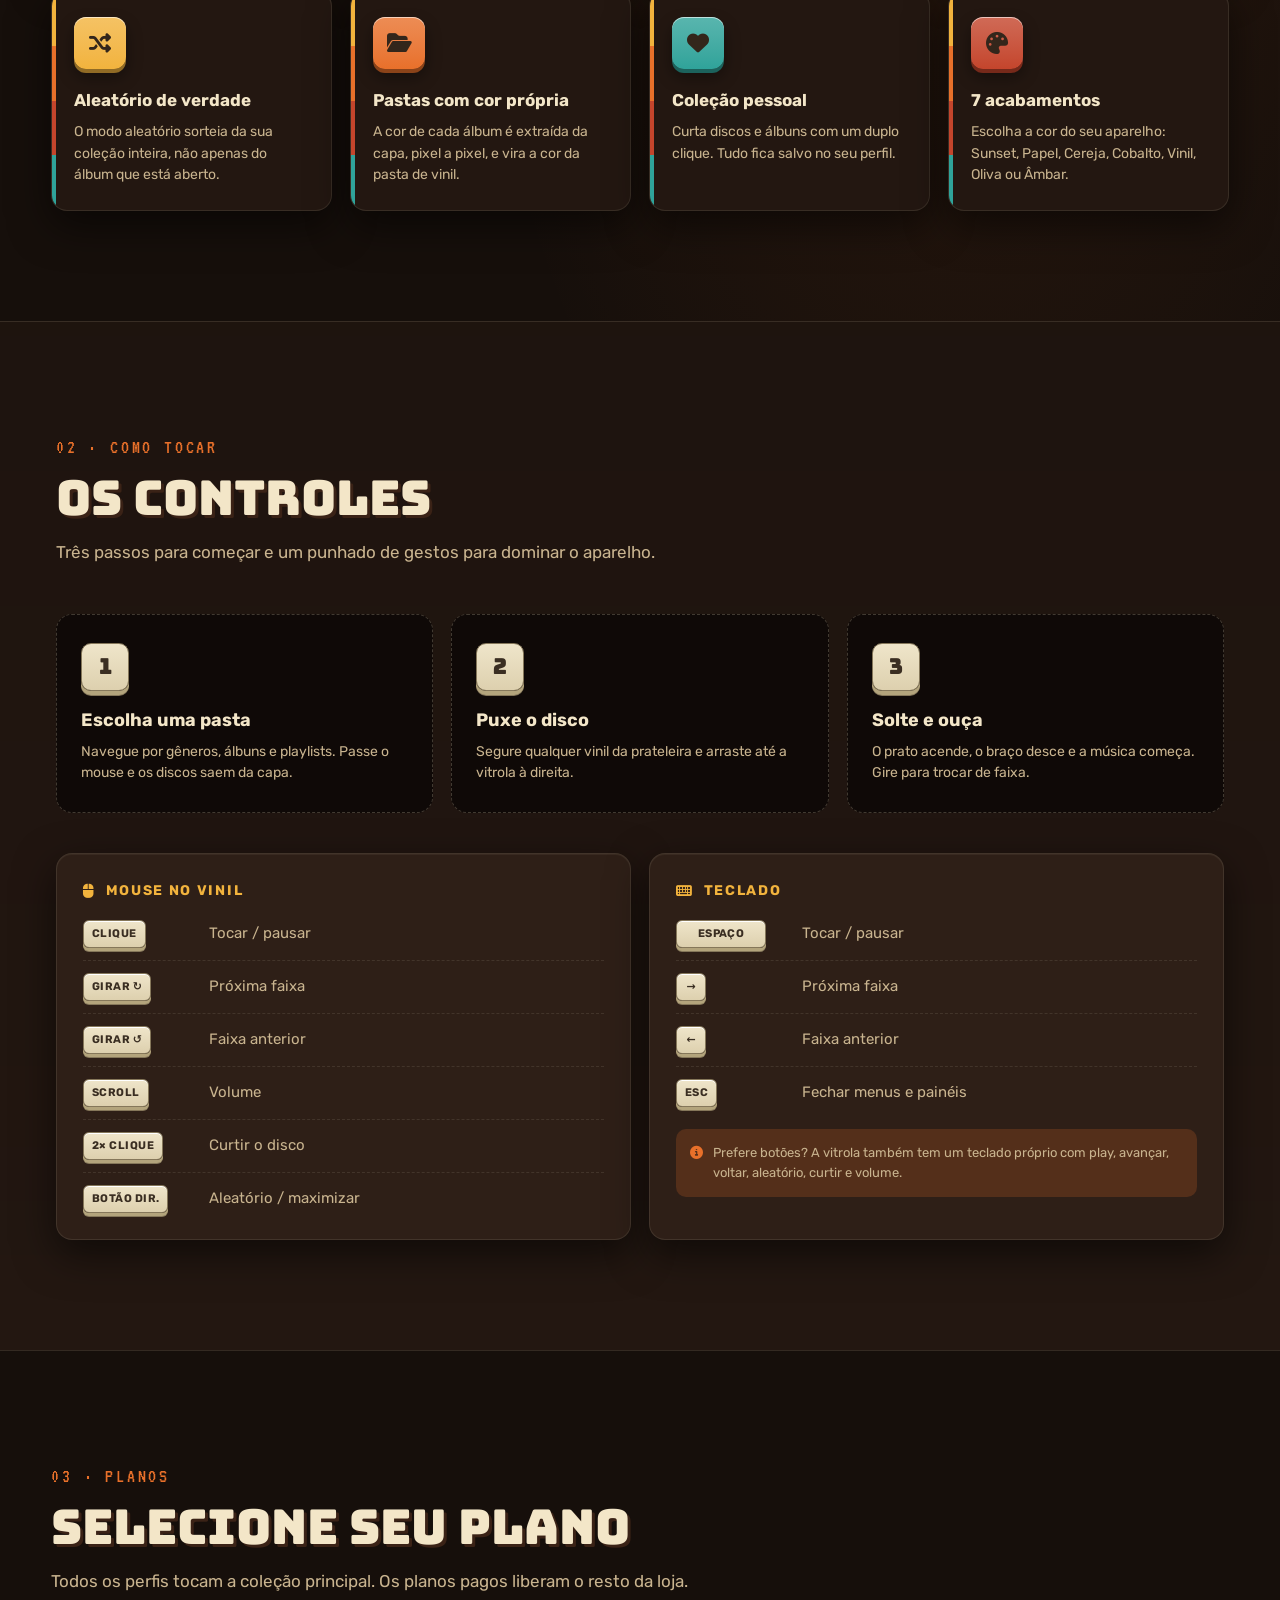
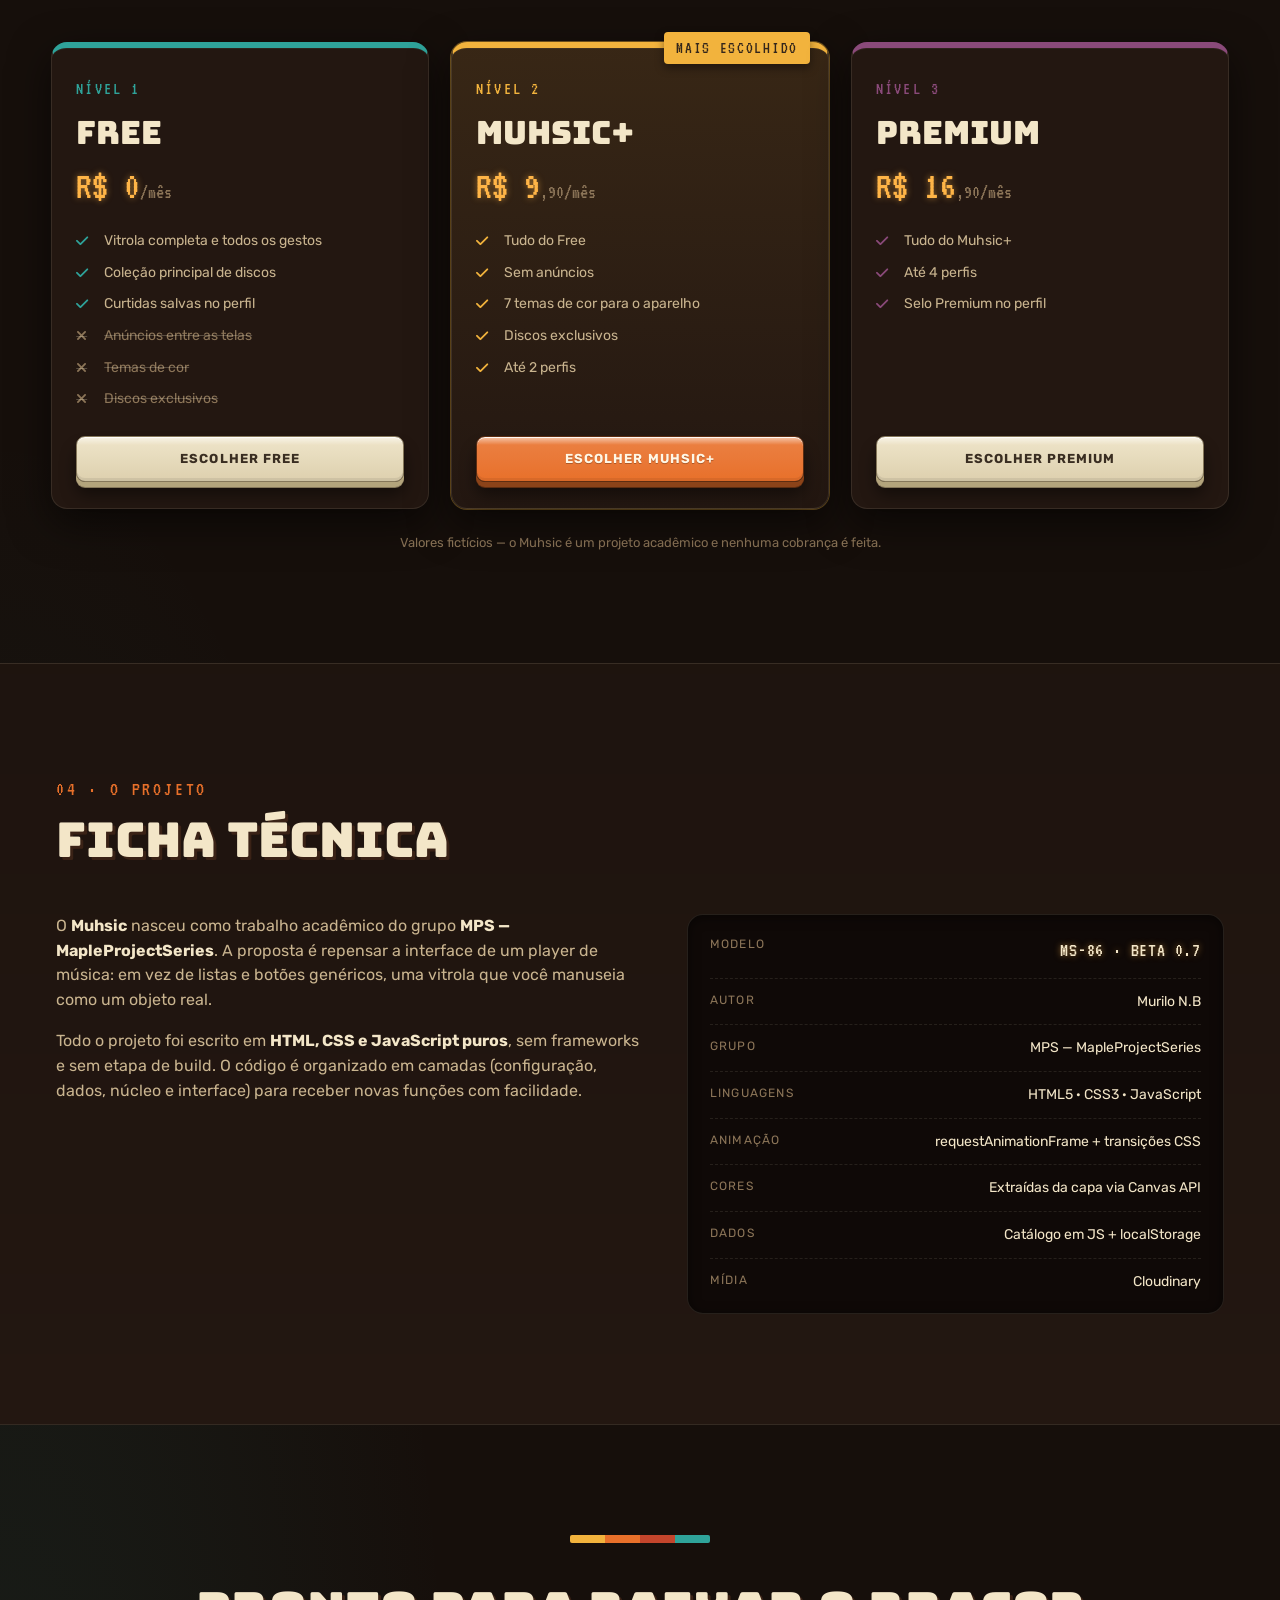
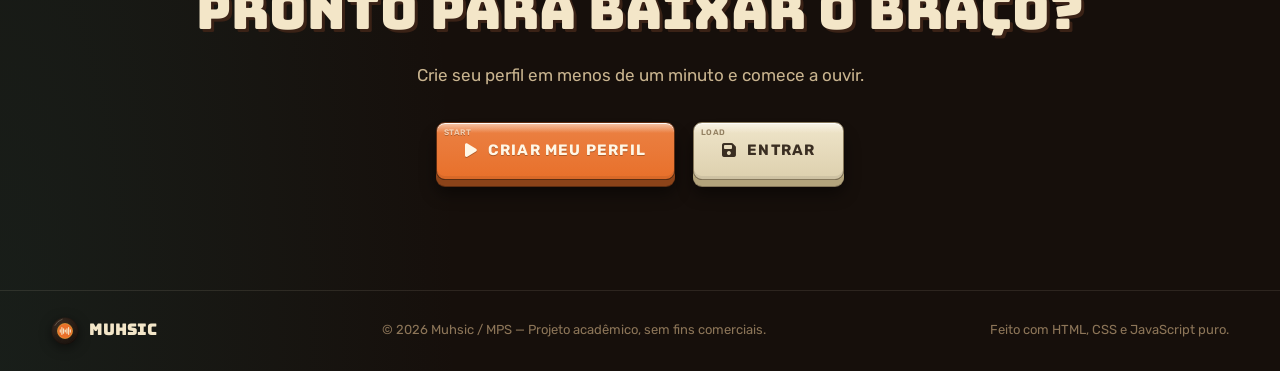
==== commit 9a94acfd: "Mega atualização de conceito" ====
--- a/index.html
+++ b/index.html
@@ -3,138 +3,485 @@
 <head>
     <meta charset="UTF-8">
     <meta name="viewport" content="width=device-width, initial-scale=1.0">
-    <title>Muhsic — Entrar</title>
-
-    <link rel="stylesheet" href="https://cdnjs.cloudflare.com/ajax/libs/font-awesome/6.0.0-beta3/css/all.min.css">
-    <link href="https://fonts.googleapis.com/css2?family=Inter:wght@300;400;500;600;700;800;900&display=swap" rel="stylesheet">
-
-    <link rel="stylesheet" href="css/landing.css">
+    <title>Muhsic — Sua vitrola digital</title>
+    <meta name="description" content="Muhsic — player de música com alma de vitrola dos anos 80. Gire o disco, arraste o vinil e ouça do jeito analógico. Projeto acadêmico MPS.">
+    <meta name="theme-color" content="#160f0b">
+    <link rel="icon" type="image/svg+xml" href="assets/img/muhsic-mark.svg">
+
+    <link rel="stylesheet" href="https://cdnjs.cloudflare.com/ajax/libs/font-awesome/6.5.2/css/all.min.css">
+    <link rel="preconnect" href="https://fonts.googleapis.com">
+    <link rel="preconnect" href="https://fonts.gstatic.com" crossorigin>
+    <link href="https://fonts.googleapis.com/css2?family=Bungee&family=Rubik:wght@400;500;600;700;800&family=VT323&display=swap" rel="stylesheet">
+
+    <!-- Todos os estilos da landing são importados por css/site.css -->
+    <link rel="stylesheet" href="css/site.css">
 </head>
-<body>
-
-    <div class="landing">
-
-        <!-- ===== HEADER ===== -->
-        <header class="landing-header">
-            <div class="landing-brand">
-                <img src="https://res.cloudinary.com/oizv8icb/image/upload/v1786581131/Muhsic.png" alt="Muhsic">
-                <span class="version-badge">BETA 0.5</span>
-            </div>
-            <nav class="landing-nav">
-                <a id="navRegister">Criar conta</a>
-                <button class="btn-entrar-header" id="btnHeaderEntrar">Entrar</button>
-            </nav>
-        </header>
-
-        <!-- ===== HERO ===== -->
-        <main class="landing-hero">
-            <h1 class="landing-title">Sua música, do seu jeito. <span>Muhsic.</span></h1>
-            <p class="landing-sub">
-                Um player vintage com vitrola animada, fila inteligente e sua biblioteca
-                inteira na palma da mão. Entre agora e comece a ouvir.
-            </p>
-            <div class="landing-cta">
-                <button class="btn-primary" id="btnHeroComecar">
-                    <i class="fas fa-play"></i> Começar agora
+<body class="site-body crt">
+
+    <!-- ======================================================
+         BARRA SUPERIOR (HUD)
+         ====================================================== -->
+    <header class="site-header">
+        <a class="brand" href="#topo" aria-label="Muhsic — início">
+            <img src="assets/img/muhsic-mark.svg" alt="" class="brand-mark">
+            <span class="brand-word">MUHSIC</span>
+            <span class="version-badge">BETA 0.7</span>
+        </a>
+
+        <nav class="site-nav" aria-label="Seções">
+            <a href="#recursos">Recursos</a>
+            <a href="#como-jogar">Como tocar</a>
+            <a href="#planos">Planos</a>
+            <a href="#projeto">O projeto</a>
+        </nav>
+
+        <div class="site-header-actions">
+            <button class="key key--sm key--mod" id="navRegister" data-legend="F2">Criar perfil</button>
+            <button class="key key--sm key--accent" id="btnHeaderEntrar" data-legend="F1">
+                <i class="fas fa-power-off"></i> Entrar
+            </button>
+        </div>
+    </header>
+
+    <main id="topo">
+
+        <!-- ======================================================
+             HERO — "TELA TÍTULO"
+             ====================================================== -->
+        <section class="hero">
+            <div class="hero-sun" aria-hidden="true"></div>
+
+            <div class="hero-copy">
+                <p class="eyebrow"><span class="rec-dot blink"></span> LADO A · FAIXA 01</p>
+
+                <h1 class="hero-title">
+                    Sua música,<br>
+                    do jeito <span class="hero-title-accent">analógico.</span>
+                </h1>
+
+                <p class="hero-sub">
+                    O <strong>Muhsic</strong> é um player de música que funciona como uma
+                    vitrola de verdade. Puxe o disco da prateleira, solte no prato,
+                    veja o braço descer sobre o vinil e gire o disco com o mouse
+                    para trocar de faixa. Sem playlists infinitas e frias:
+                    aqui você <em>manuseia</em> a sua coleção.
+                </p>
+
+                <div class="hero-cta">
+                    <button class="key key--lg key--accent" id="btnHeroComecar" data-legend="START">
+                        <i class="fas fa-play"></i> Começar agora
+                    </button>
+                    <button class="key key--lg" id="btnHeroLogin" data-legend="LOAD">
+                        <i class="fas fa-floppy-disk"></i> Já tenho perfil
+                    </button>
+                </div>
+
+                <p class="press-start"><span class="blink">▶ PRESSIONE START PARA TOCAR</span></p>
+
+                <ul class="hero-stats">
+                    <li><strong>100+</strong><span>discos no catálogo</span></li>
+                    <li><strong>7</strong><span>temas de cor</span></li>
+                    <li><strong>3</strong><span>planos</span></li>
+                    <li><strong>0</strong><span>frameworks</span></li>
+                </ul>
+            </div>
+
+            <!-- Vitrola ilustrativa (decorativa) -->
+            <div class="hero-deck" aria-hidden="true">
+                <div class="hd-plinth">
+                    <div class="hd-plate">MUHSIC HI-FI · MS-86</div>
+                    <div class="hd-platter">
+                        <div class="hd-record">
+                            <div class="hd-label">
+                                <img src="assets/img/muhsic-mark.svg" alt="">
+                            </div>
+                        </div>
+                    </div>
+                    <div class="hd-arm">
+                        <div class="hd-arm-base"></div>
+                        <div class="hd-arm-rod"><div class="hd-arm-head"></div></div>
+                    </div>
+                    <div class="hd-controls">
+                        <span class="hd-knob"></span>
+                        <span class="hd-knob"></span>
+                        <span class="hd-led"></span>
+                        <span class="hd-speed">33<sup>⅓</sup></span>
+                    </div>
+                </div>
+                <div class="hd-sleeves">
+                    <span class="hd-sleeve s1"></span>
+                    <span class="hd-sleeve s2"></span>
+                    <span class="hd-sleeve s3"></span>
+                </div>
+            </div>
+        </section>
+
+        <!-- Letreiro de LCD -->
+        <div class="ticker" aria-hidden="true">
+            <div class="ticker-track lcd-text">
+                <span>★ AGORA TOCANDO: SUA COLEÇÃO</span>
+                <span>★ GIRE O DISCO PARA TROCAR DE FAIXA</span>
+                <span>★ ARRASTE O VINIL ATÉ A VITROLA</span>
+                <span>★ 33⅓ RPM · ESTÉREO · HI-FI</span>
+                <span>★ DUPLO CLIQUE PARA CURTIR</span>
+                <span>★ AGORA TOCANDO: SUA COLEÇÃO</span>
+                <span>★ GIRE O DISCO PARA TROCAR DE FAIXA</span>
+                <span>★ ARRASTE O VINIL ATÉ A VITROLA</span>
+                <span>★ 33⅓ RPM · ESTÉREO · HI-FI</span>
+                <span>★ DUPLO CLIQUE PARA CURTIR</span>
+            </div>
+        </div>
+
+        <!-- ======================================================
+             RECURSOS
+             ====================================================== -->
+        <section class="section" id="recursos">
+            <header class="section-head">
+                <span class="section-kicker">01 · Recursos</span>
+                <h2 class="section-title">Tudo o que uma vitrola faz.<br>E um pouco mais.</h2>
+                <p class="section-lead">
+                    Cada função do Muhsic foi pensada como um objeto físico:
+                    discos que giram, braço que desce, pastas que se abrem.
+                </p>
+            </header>
+
+            <div class="feature-grid">
+                <article class="feature-card">
+                    <span class="feature-icon" style="--c: var(--accent)"><i class="fas fa-compact-disc"></i></span>
+                    <h3>Vitrola em tempo real</h3>
+                    <p>O disco gira enquanto a música toca, freia com inércia ao pausar e o braço desce antes do som começar.</p>
+                </article>
+                <article class="feature-card">
+                    <span class="feature-icon" style="--c: var(--mustard)"><i class="fas fa-hand-pointer"></i></span>
+                    <h3>Arraste e solte</h3>
+                    <p>Puxe qualquer disco da prateleira e solte no prato da vitrola para tocar na hora.</p>
+                </article>
+                <article class="feature-card">
+                    <span class="feature-icon" style="--c: var(--teal)"><i class="fas fa-rotate-right"></i></span>
+                    <h3>Gire para trocar</h3>
+                    <p>Gire o vinil para frente e ele avança a faixa. Gire para trás e ele volta. Como um DJ.</p>
+                </article>
+                <article class="feature-card">
+                    <span class="feature-icon" style="--c: var(--brick)"><i class="fas fa-layer-group"></i></span>
+                    <h3>Fila automática</h3>
+                    <p>Os próximos três discos ficam engatilhados ao lado do prato. Você sempre sabe o que vem.</p>
+                </article>
+                <article class="feature-card">
+                    <span class="feature-icon" style="--c: var(--mustard)"><i class="fas fa-shuffle"></i></span>
+                    <h3>Aleatório de verdade</h3>
+                    <p>O modo aleatório sorteia da sua coleção inteira, não apenas do álbum que está aberto.</p>
+                </article>
+                <article class="feature-card">
+                    <span class="feature-icon" style="--c: var(--accent)"><i class="fas fa-folder-open"></i></span>
+                    <h3>Pastas com cor própria</h3>
+                    <p>A cor de cada álbum é extraída da capa, pixel a pixel, e vira a cor da pasta de vinil.</p>
+                </article>
+                <article class="feature-card">
+                    <span class="feature-icon" style="--c: var(--teal)"><i class="fas fa-heart"></i></span>
+                    <h3>Coleção pessoal</h3>
+                    <p>Curta discos e álbuns com um duplo clique. Tudo fica salvo no seu perfil.</p>
+                </article>
+                <article class="feature-card">
+                    <span class="feature-icon" style="--c: var(--brick)"><i class="fas fa-palette"></i></span>
+                    <h3>7 acabamentos</h3>
+                    <p>Escolha a cor do seu aparelho: Sunset, Papel, Cereja, Cobalto, Vinil, Oliva ou Âmbar.</p>
+                </article>
+            </div>
+        </section>
+
+        <!-- ======================================================
+             COMO TOCAR (controles)
+             ====================================================== -->
+        <section class="section section--panel" id="como-jogar">
+            <header class="section-head">
+                <span class="section-kicker">02 · Como tocar</span>
+                <h2 class="section-title">Os controles</h2>
+                <p class="section-lead">Três passos para começar e um punhado de gestos para dominar o aparelho.</p>
+            </header>
+
+            <ol class="steps">
+                <li class="step">
+                    <span class="step-num">1</span>
+                    <h3>Escolha uma pasta</h3>
+                    <p>Navegue por gêneros, álbuns e playlists. Passe o mouse e os discos saem da capa.</p>
+                </li>
+                <li class="step">
+                    <span class="step-num">2</span>
+                    <h3>Puxe o disco</h3>
+                    <p>Segure qualquer vinil da prateleira e arraste até a vitrola à direita.</p>
+                </li>
+                <li class="step">
+                    <span class="step-num">3</span>
+                    <h3>Solte e ouça</h3>
+                    <p>O prato acende, o braço desce e a música começa. Gire para trocar de faixa.</p>
+                </li>
+            </ol>
+
+            <div class="controls">
+                <div class="controls-col">
+                    <h3 class="controls-title"><i class="fas fa-computer-mouse"></i> Mouse no vinil</h3>
+                    <dl class="control-list">
+                        <div><dt><span class="kbd">Clique</span></dt><dd>Tocar / pausar</dd></div>
+                        <div><dt><span class="kbd">Girar ↻</span></dt><dd>Próxima faixa</dd></div>
+                        <div><dt><span class="kbd">Girar ↺</span></dt><dd>Faixa anterior</dd></div>
+                        <div><dt><span class="kbd">Scroll</span></dt><dd>Volume</dd></div>
+                        <div><dt><span class="kbd">2× Clique</span></dt><dd>Curtir o disco</dd></div>
+                        <div><dt><span class="kbd">Botão dir.</span></dt><dd>Aleatório / maximizar</dd></div>
+                    </dl>
+                </div>
+                <div class="controls-col">
+                    <h3 class="controls-title"><i class="fas fa-keyboard"></i> Teclado</h3>
+                    <dl class="control-list">
+                        <div><dt><span class="kbd kbd--wide">Espaço</span></dt><dd>Tocar / pausar</dd></div>
+                        <div><dt><span class="kbd">→</span></dt><dd>Próxima faixa</dd></div>
+                        <div><dt><span class="kbd">←</span></dt><dd>Faixa anterior</dd></div>
+                        <div><dt><span class="kbd">Esc</span></dt><dd>Fechar menus e painéis</dd></div>
+                    </dl>
+                    <p class="controls-note">
+                        <i class="fas fa-circle-info"></i>
+                        Prefere botões? A vitrola também tem um teclado próprio com
+                        play, avançar, voltar, aleatório, curtir e volume.
+                    </p>
+                </div>
+            </div>
+        </section>
+
+        <!-- ======================================================
+             PLANOS — "SELECIONE SEU PLANO"
+             ====================================================== -->
+        <section class="section" id="planos">
+            <header class="section-head">
+                <span class="section-kicker">03 · Planos</span>
+                <h2 class="section-title">Selecione seu plano</h2>
+                <p class="section-lead">Todos os perfis tocam a coleção principal. Os planos pagos liberam o resto da loja.</p>
+            </header>
+
+            <div class="plan-grid">
+                <article class="plan-card" style="--plan: var(--teal)">
+                    <header class="plan-head">
+                        <span class="plan-tag">Nível 1</span>
+                        <h3>Free</h3>
+                        <p class="plan-price">R$ 0<small>/mês</small></p>
+                    </header>
+                    <ul class="plan-perks">
+                        <li class="yes">Vitrola completa e todos os gestos</li>
+                        <li class="yes">Coleção principal de discos</li>
+                        <li class="yes">Curtidas salvas no perfil</li>
+                        <li class="no">Anúncios entre as telas</li>
+                        <li class="no">Temas de cor</li>
+                        <li class="no">Discos exclusivos</li>
+                    </ul>
+                    <button class="key key--block" data-plan="free">Escolher Free</button>
+                </article>
+
+                <article class="plan-card plan-card--featured" style="--plan: var(--mustard)">
+                    <span class="plan-ribbon">Mais escolhido</span>
+                    <header class="plan-head">
+                        <span class="plan-tag">Nível 2</span>
+                        <h3>Muhsic+</h3>
+                        <p class="plan-price">R$ 9<small>,90/mês</small></p>
+                    </header>
+                    <ul class="plan-perks">
+                        <li class="yes">Tudo do Free</li>
+                        <li class="yes">Sem anúncios</li>
+                        <li class="yes">7 temas de cor para o aparelho</li>
+                        <li class="yes">Discos exclusivos</li>
+                        <li class="yes">Até 2 perfis</li>
+                    </ul>
+                    <button class="key key--block key--accent" data-plan="plus">Escolher Muhsic+</button>
+                </article>
+
+                <article class="plan-card" style="--plan: var(--plum)">
+                    <header class="plan-head">
+                        <span class="plan-tag">Nível 3</span>
+                        <h3>Premium</h3>
+                        <p class="plan-price">R$ 16<small>,90/mês</small></p>
+                    </header>
+                    <ul class="plan-perks">
+                        <li class="yes">Tudo do Muhsic+</li>
+                        <li class="yes">Até 4 perfis</li>
+                        <li class="yes">Selo Premium no perfil</li>
+                    </ul>
+                    <button class="key key--block" data-plan="premium">Escolher Premium</button>
+                </article>
+            </div>
+            <p class="plan-disclaimer">Valores fictícios — o Muhsic é um projeto acadêmico e nenhuma cobrança é feita.</p>
+        </section>
+
+        <!-- ======================================================
+             O PROJETO
+             ====================================================== -->
+        <section class="section section--panel" id="projeto">
+            <header class="section-head">
+                <span class="section-kicker">04 · O projeto</span>
+                <h2 class="section-title">Ficha técnica</h2>
+            </header>
+
+            <div class="about">
+                <div class="about-text">
+                    <p>
+                        O <strong>Muhsic</strong> nasceu como trabalho acadêmico do grupo
+                        <strong>MPS — MapleProjectSeries</strong>. A proposta é repensar a
+                        interface de um player de música: em vez de listas e botões
+                        genéricos, uma vitrola que você manuseia como um objeto real.
+                    </p>
+                    <p>
+                        Todo o projeto foi escrito em <strong>HTML, CSS e JavaScript puros</strong>,
+                        sem frameworks e sem etapa de build. O código é organizado em camadas
+                        (configuração, dados, núcleo e interface) para receber novas funções
+                        com facilidade.
+                    </p>
+                </div>
+
+                <dl class="spec-sheet">
+                    <div><dt>Modelo</dt><dd class="lcd-text">MS-86 · BETA 0.7</dd></div>
+                    <div><dt>Autor</dt><dd>Murilo N.B</dd></div>
+                    <div><dt>Grupo</dt><dd>MPS — MapleProjectSeries</dd></div>
+                    <div><dt>Linguagens</dt><dd>HTML5 · CSS3 · JavaScript</dd></div>
+                    <div><dt>Animação</dt><dd>requestAnimationFrame + transições CSS</dd></div>
+                    <div><dt>Cores</dt><dd>Extraídas da capa via Canvas API</dd></div>
+                    <div><dt>Dados</dt><dd>Catálogo em JS + localStorage</dd></div>
+                    <div><dt>Mídia</dt><dd>Cloudinary</dd></div>
+                </dl>
+            </div>
+        </section>
+
+        <!-- ======================================================
+             CHAMADA FINAL
+             ====================================================== -->
+        <section class="final-cta">
+            <div class="stripes final-stripes"></div>
+            <h2>Pronto para baixar o braço?</h2>
+            <p>Crie seu perfil em menos de um minuto e comece a ouvir.</p>
+            <div class="hero-cta">
+                <button class="key key--lg key--accent" data-auth="register" data-legend="START">
+                    <i class="fas fa-play"></i> Criar meu perfil
                 </button>
-                <button class="btn-secondary" id="btnHeroLogin">
-                    Já tenho conta
+                <button class="key key--lg" data-auth="login" data-legend="LOAD">
+                    <i class="fas fa-floppy-disk"></i> Entrar
                 </button>
             </div>
-        </main>
-
-        <!-- ===== FEATURES ===== -->
-        <section class="landing-features">
-            <div class="feature-card">
-                <i class="fas fa-compact-disc"></i>
-                <h3>Vitrola animada</h3>
-                <p>Disco girando, braço se movendo, tudo em tempo real conforme a música toca.</p>
-            </div>
-            <div class="feature-card">
-                <i class="fas fa-random"></i>
-                <h3>Aleatório inteligente</h3>
-                <p>Sorteia músicas da biblioteca inteira, não só da playlist atual.</p>
-            </div>
-            <div class="feature-card">
-                <i class="fas fa-layer-group"></i>
-                <h3>Fila automática</h3>
-                <p>As próximas três músicas já ficam engatilhadas ao lado da vitrola.</p>
-            </div>
-            <div class="feature-card">
-                <i class="fas fa-expand"></i>
-                <h3>Modo maximizado</h3>
-                <p>Abra o painel lateral e veja o vinil em tamanho grande com a fila embaixo.</p>
-            </div>
-        </section>
-
-    </div>
-
-    <!-- ===== MODAL LOGIN / REGISTER ===== -->
-    <div class="modal-overlay" id="authModal">
+        </section>
+    </main>
+
+    <footer class="site-footer">
+        <div class="footer-brand">
+            <img src="assets/img/muhsic-mark.svg" alt="" class="brand-mark">
+            <span>MUHSIC</span>
+        </div>
+        <p>© 2026 Muhsic / MPS — Projeto acadêmico, sem fins comerciais.</p>
+        <p class="footer-credit">Feito com HTML, CSS e JavaScript puro.</p>
+    </footer>
+
+    <!-- ======================================================
+         MODAL — "SELEÇÃO DE PERFIL" (login / cadastro)
+         ====================================================== -->
+    <div class="modal-overlay" id="authModal" role="dialog" aria-modal="true" aria-labelledby="authTitle">
         <div class="modal-panel">
-            <button class="modal-close" id="modalClose"><i class="fas fa-times"></i></button>
-
-            <div class="modal-tabs">
-                <button class="modal-tab active" id="tabLogin">Entrar</button>
-                <button class="modal-tab" id="tabRegister">Criar conta</button>
-            </div>
-
-            <!-- LOGIN -->
-            <div id="paneLogin">
-                <h2>Bem-vindo de volta</h2>
-                <p class="modal-sub">Entre com sua conta para ouvir sua biblioteca</p>
-                <form class="modal-form" id="loginForm">
-                    <label class="modal-field">
-                        <i class="fas fa-user"></i>
-                        <input type="text" id="loginUser" placeholder="Usuário" required autocomplete="username">
-                    </label>
-                    <label class="modal-field">
-                        <i class="fas fa-lock"></i>
-                        <input type="password" id="loginPass" placeholder="Senha" required autocomplete="current-password">
-                    </label>
-                    <button type="submit" class="modal-btn">
-                        <i class="fas fa-sign-in-alt"></i> Entrar
+            <div class="modal-titlebar">
+                <span class="modal-titlebar-stripes"></span>
+                <span id="authTitle">SELEÇÃO DE PERFIL</span>
+                <button class="key key--icon key--sm key--mod modal-close" id="modalClose" aria-label="Fechar" data-legend="ESC">
+                    <i class="fas fa-xmark"></i>
+                </button>
+            </div>
+
+            <div class="modal-body">
+                <div class="modal-tabs" role="tablist">
+                    <button class="key key--sm modal-tab active" id="tabLogin" role="tab">
+                        <i class="fas fa-floppy-disk"></i> Carregar perfil
                     </button>
-                    <p class="modal-msg" id="loginMsg"></p>
-                </form>
-            </div>
-
-            <!-- REGISTER -->
-            <div id="paneRegister" class="hidden">
-                <h2>Criar conta</h2>
-                <p class="modal-sub">Leva menos de um minuto</p>
-                <form class="modal-form" id="registerForm">
-                    <label class="modal-field">
-                        <i class="fas fa-user"></i>
-                        <input type="text" id="regName" placeholder="Nome de usuário" required>
-                    </label>
-                    <label class="modal-field">
-                        <i class="fas fa-envelope"></i>
-                        <input type="email" id="regEmail" placeholder="E-mail" required>
-                    </label>
-                    <label class="modal-field">
-                        <i class="fas fa-lock"></i>
-                        <input type="password" id="regPass" placeholder="Senha (mín. 4)" required minlength="4">
-                    </label>
-                    <label class="modal-field">
-                        <i class="fas fa-crown"></i>
-                        <select id="regPlan">
-                            <option value="free">Plano Free</option>
-                            <option value="plus">Muhsic+</option>
-                            <option value="premium">Premium</option>
-                        </select>
-                    </label>
-                    <button type="submit" class="modal-btn">
-                        <i class="fas fa-user-plus"></i> Criar conta
+                    <button class="key key--sm modal-tab" id="tabRegister" role="tab">
+                        <i class="fas fa-user-plus"></i> Novo perfil
                     </button>
-                    <p class="modal-msg" id="registerMsg"></p>
-                </form>
-            </div>
-
+                </div>
+
+                <!-- LOGIN -->
+                <div id="paneLogin">
+                    <h2>Bem-vindo de volta</h2>
+                    <p class="modal-sub">Insira seus dados para carregar sua coleção.</p>
+                    <form class="modal-form" id="loginForm">
+                        <label class="modal-field">
+                            <span class="field-label">Usuário</span>
+                            <span class="field-input">
+                                <i class="fas fa-user"></i>
+                                <input type="text" id="loginUser" placeholder="ex.: Teste" required autocomplete="username">
+                            </span>
+                        </label>
+                        <label class="modal-field">
+                            <span class="field-label">Senha</span>
+                            <span class="field-input">
+                                <i class="fas fa-lock"></i>
+                                <input type="password" id="loginPass" placeholder="••••" required autocomplete="current-password">
+                            </span>
+                        </label>
+                        <button type="submit" class="key key--lg key--accent key--block modal-btn" data-legend="ENTER">
+                            <i class="fas fa-power-off"></i> Ligar o aparelho
+                        </button>
+                        <p class="modal-msg" id="loginMsg" role="status"></p>
+                    </form>
+                </div>
+
+                <!-- CADASTRO -->
+                <div id="paneRegister" class="hidden">
+                    <h2>Novo perfil</h2>
+                    <p class="modal-sub">Leva menos de um minuto.</p>
+                    <form class="modal-form" id="registerForm">
+                        <label class="modal-field">
+                            <span class="field-label">Nome de usuário</span>
+                            <span class="field-input">
+                                <i class="fas fa-user"></i>
+                                <input type="text" id="regName" placeholder="Como quer ser chamado" required>
+                            </span>
+                        </label>
+                        <label class="modal-field">
+                            <span class="field-label">E-mail</span>
+                            <span class="field-input">
+                                <i class="fas fa-envelope"></i>
+                                <input type="email" id="regEmail" placeholder="voce@email.com" required>
+                            </span>
+                        </label>
+                        <label class="modal-field">
+                            <span class="field-label">Senha</span>
+                            <span class="field-input">
+                                <i class="fas fa-lock"></i>
+                                <input type="password" id="regPass" placeholder="Mínimo 4 caracteres" required minlength="4">
+                            </span>
+                        </label>
+                        <label class="modal-field">
+                            <span class="field-label">Plano</span>
+                            <span class="field-input">
+                                <i class="fas fa-crown"></i>
+                                <select id="regPlan">
+                                    <option value="free">Free</option>
+                                    <option value="plus">Muhsic+</option>
+                                    <option value="premium">Premium</option>
+                                </select>
+                            </span>
+                        </label>
+                        <button type="submit" class="key key--lg key--accent key--block modal-btn" data-legend="ENTER">
+                            <i class="fas fa-user-plus"></i> Criar perfil
+                        </button>
+                        <p class="modal-msg" id="registerMsg" role="status"></p>
+                    </form>
+                </div>
+
+                <p class="modal-hint">
+                    Perfis de teste: <span class="lcd-text">Teste / 1234</span> (Free) ·
+                    <span class="lcd-text">Carol / 1234</span> (Muhsic+)
+                </p>
+            </div>
         </div>
     </div>
 
-    <script src="js/users.js"></script>
-    <script src="js/login.js"></script>
+    <!-- ===== SCRIPTS (a ordem importa) ===== -->
+    <script src="js/config/app.config.js"></script>
+    <script src="js/config/plans.js"></script>
+    <script src="js/data/users.js"></script>
+    <script src="js/core/storage.js"></script>
+    <script src="js/core/utils.js"></script>
+    <script src="js/core/session.js"></script>
+    <script src="js/core/auth.js"></script>
+    <script src="js/pages/landing.js"></script>
 </body>
-</html>+</html>
--- a/css/site.css
+++ b/css/site.css
@@ -0,0 +1,11 @@
+/* ============================================================
+   MUHSIC — SITE.CSS  (ponto de entrada dos estilos da landing)
+   Usado por index.html. Compartilha os tokens e as teclas com
+   o player (css/app.css) para manter a mesma identidade.
+   ============================================================ */
+
+@import url('base/variables.css');
+@import url('base/reset.css');
+@import url('base/effects.css');
+@import url('components/keycaps.css');
+@import url('pages/landing.css');
